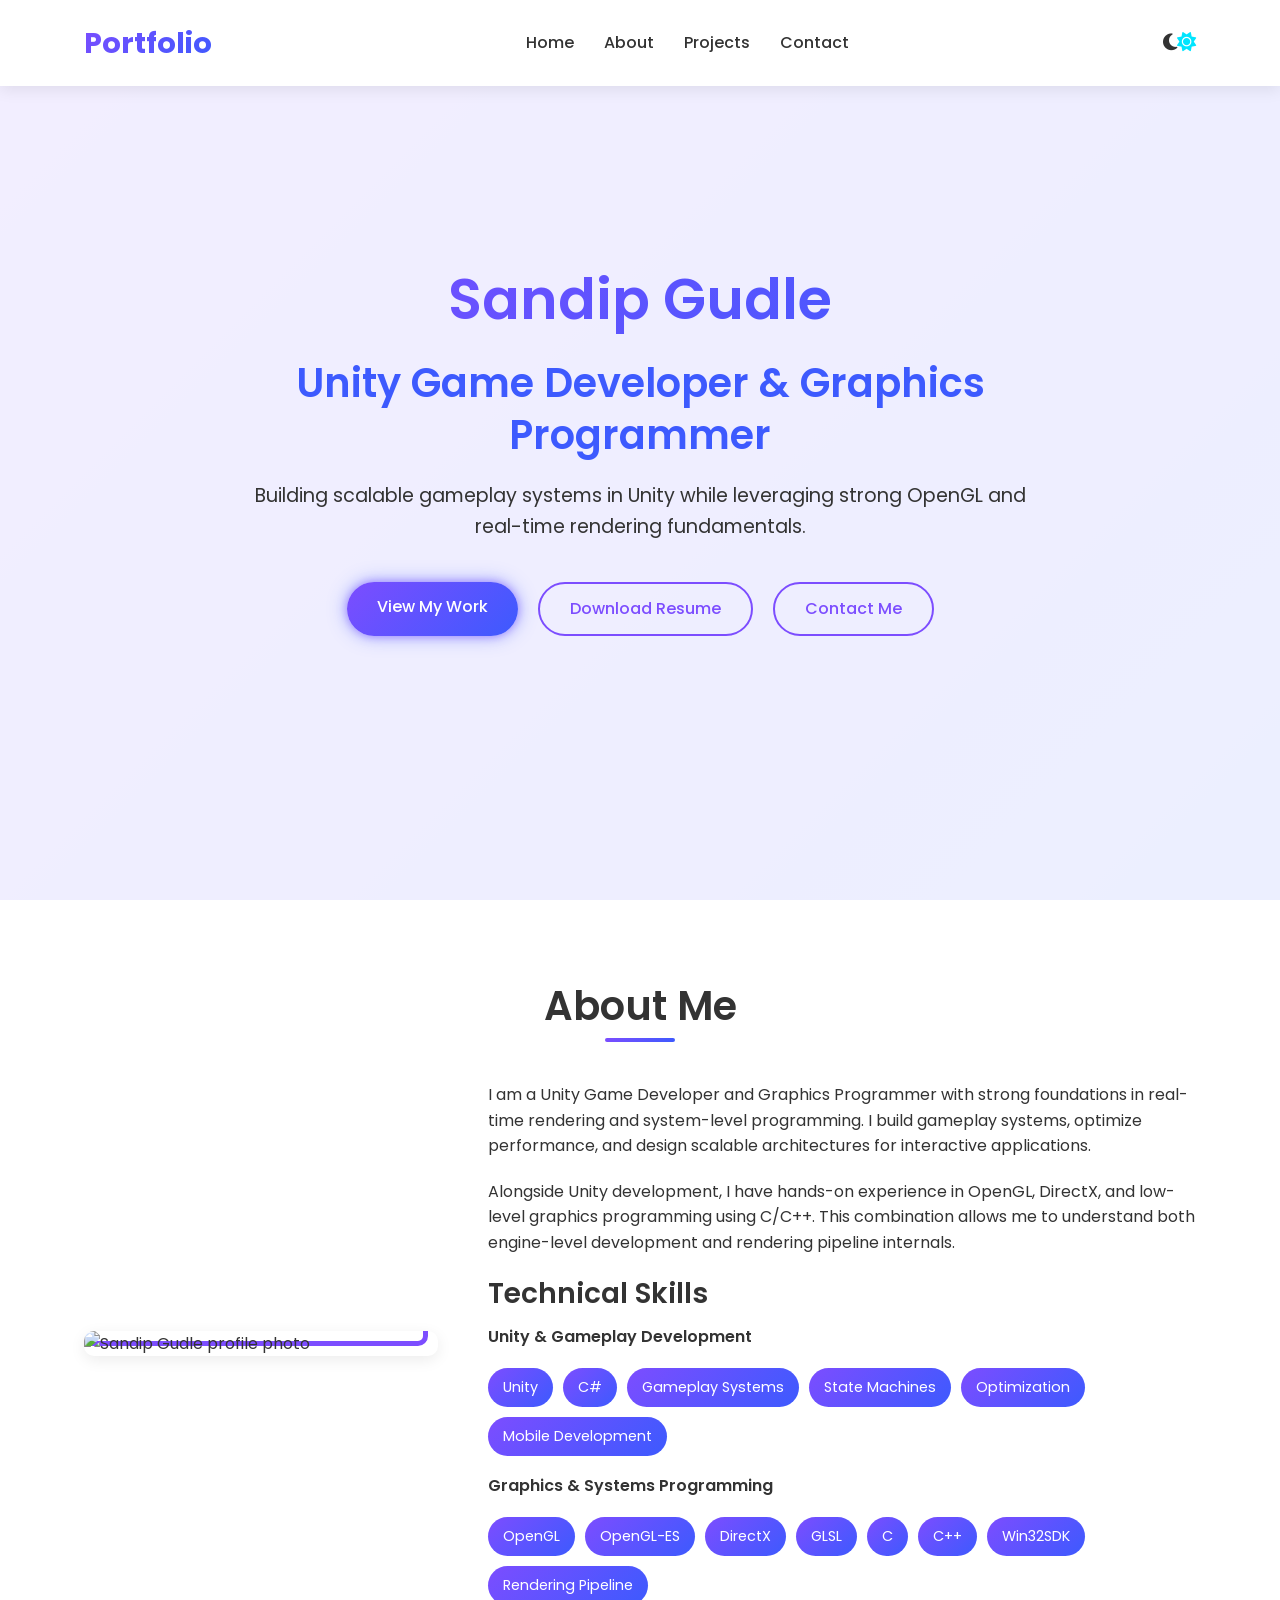
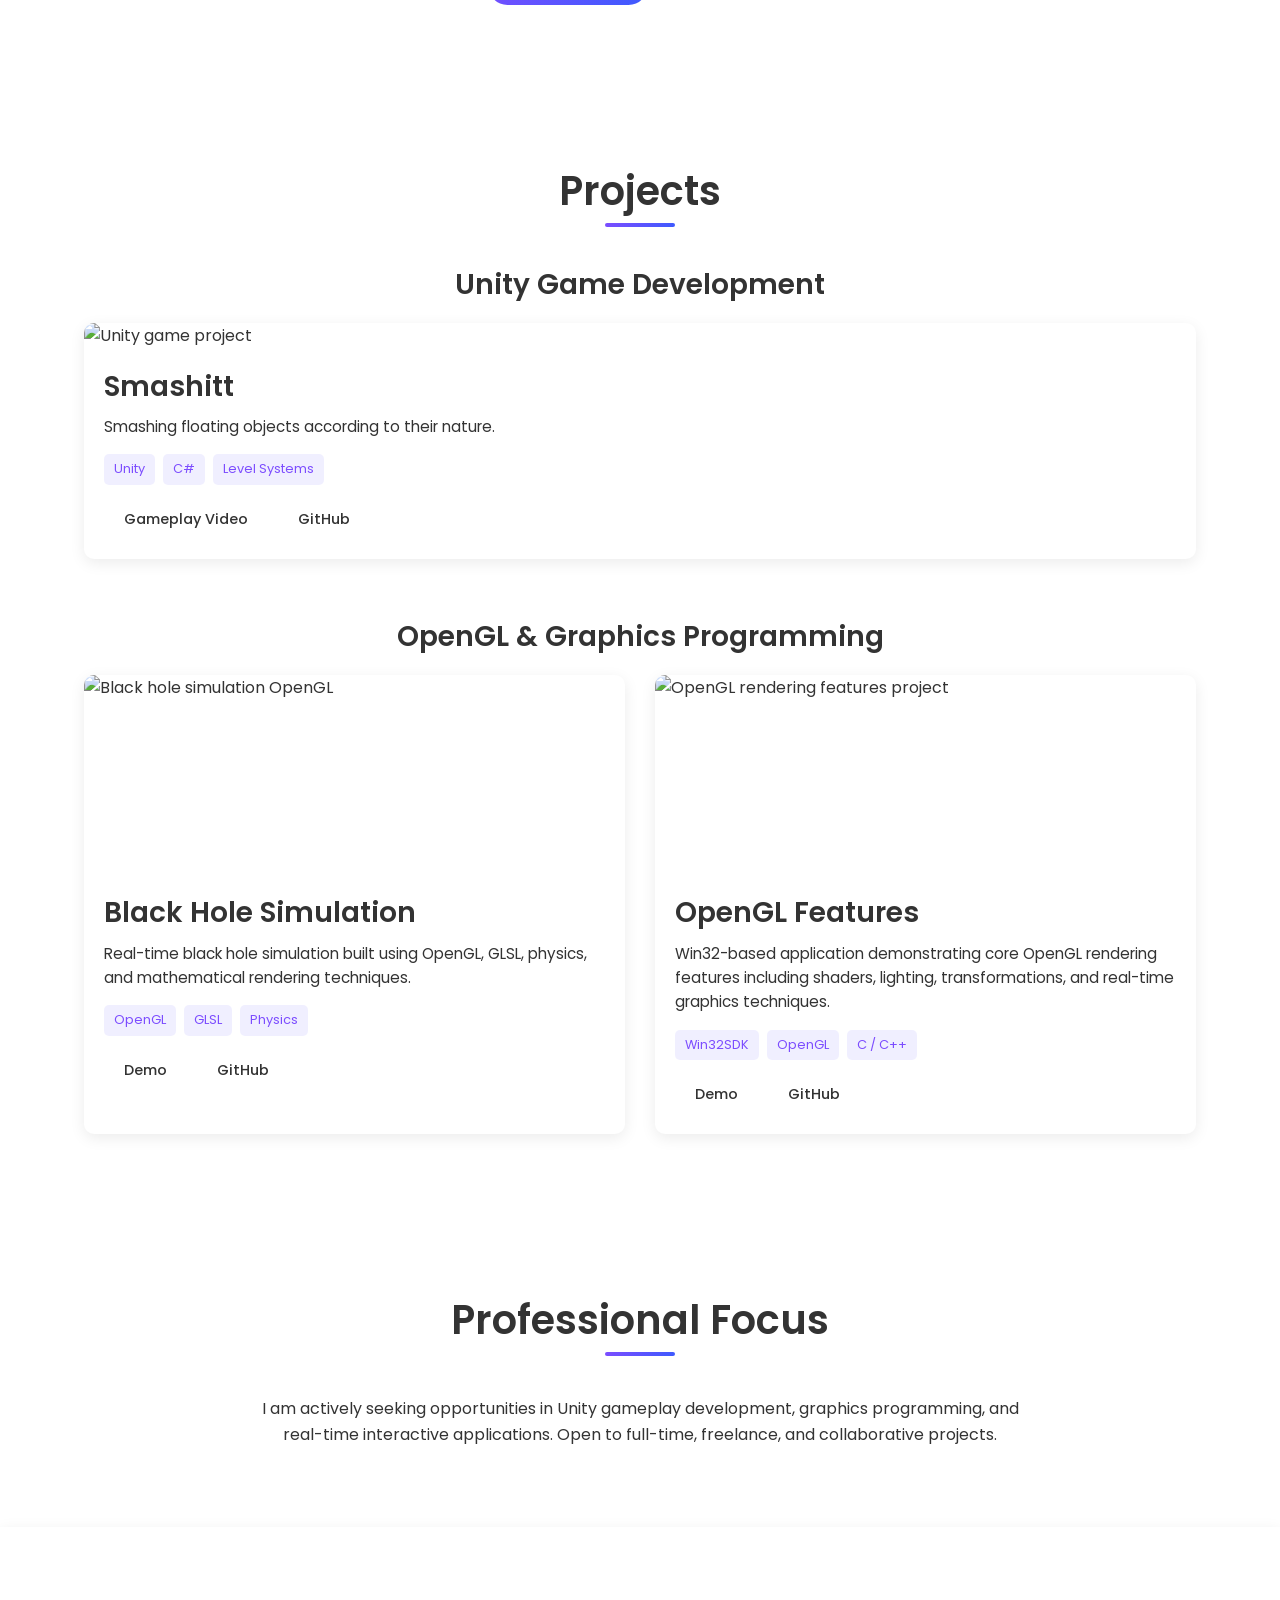
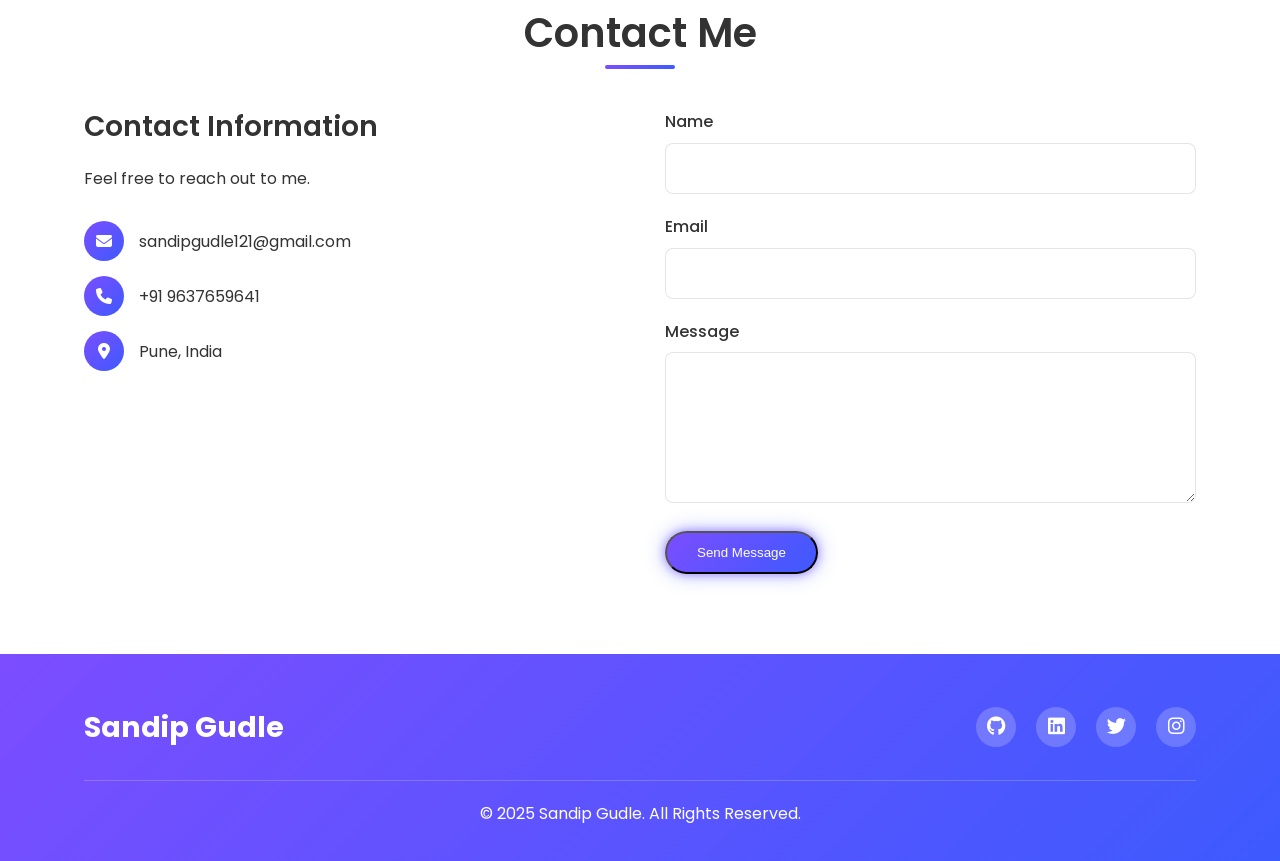
==== index.html @ c9cc3c0b "added github URL" ====
<!DOCTYPE html>
<html lang="en">

<head>
    <meta charset="UTF-8">
    <meta name="viewport" content="width=device-width, initial-scale=1.0">

    <title>Sandip Gudle | Unity Game Developer & Graphics Programmer</title>

    <link rel="stylesheet" href="css/style.css">
    <link rel="stylesheet" href="css/animations.css">

    <link rel="stylesheet" href="https://cdnjs.cloudflare.com/ajax/libs/font-awesome/6.4.0/css/all.min.css">

    <link href="https://fonts.googleapis.com/css2?family=Poppins:wght@300;400;500;600;700&display=swap"
        rel="stylesheet">
</head>

<body>

    <header>
        <div class="container">
            <nav>

                <div class="logo">Portfolio</div>

                <ul class="nav-links">
                    <li><a href="#home">Home</a></li>
                    <li><a href="#about">About</a></li>
                    <li><a href="#projects">Projects</a></li>
                    <li><a href="#contact">Contact</a></li>
                </ul>

                <div class="theme-toggle">
                    <i class="fas fa-moon"></i>
                    <i class="fas fa-sun"></i>
                </div>

                <div class="hamburger">
                    <div class="line"></div>
                    <div class="line"></div>
                    <div class="line"></div>
                </div>

            </nav>
        </div>
    </header>

    <section id="home" class="hero">
        <div class="container">

            <div class="hero-content">

                <h1 class="animate-on-scroll">Sandip Gudle</h1>

                <h2 class="animate-on-scroll">
                    Unity Game Developer & Graphics Programmer
                </h2>

                <p class="animate-on-scroll">
                    Building scalable gameplay systems in Unity while leveraging strong
                    OpenGL and real-time rendering fundamentals.
                </p>

                <div class="hero-buttons animate-on-scroll">

                    <a href="#projects" class="btn primary-btn">
                        View My Work
                    </a>

                    <a href="resources/resume/Sandip_Gudle_CV.pdf" class="btn secondary-btn" target="_blank">
                        Download Resume
                    </a>

                    <a href="#contact" class="btn secondary-btn">
                        Contact Me
                    </a>

                </div>

            </div>
        </div>
    </section>


    <section id="about" class="about">

        <div class="container">

            <h2 class="section-title animate-on-scroll">
                About Me
            </h2>

            <div class="about-content">

                <div class="about-image animate-on-scroll">
                    <img src="MY_PICTURE.jpg" alt="Sandip Gudle profile photo">
                </div>

                <div class="about-text">

                    <p class="animate-on-scroll">
                        I am a Unity Game Developer and Graphics Programmer with strong
                        foundations in real-time rendering and system-level programming.
                        I build gameplay systems, optimize performance, and design scalable
                        architectures for interactive applications.
                    </p>

                    <p class="animate-on-scroll">
                        Alongside Unity development, I have hands-on experience in OpenGL,
                        DirectX, and low-level graphics programming using C/C++.
                        This combination allows me to understand both engine-level development
                        and rendering pipeline internals.
                    </p>

                    <div class="skills animate-on-scroll">

                        <h3>Technical Skills</h3>

                        <h4>Unity & Gameplay Development</h4>

                        <div class="skill-tags">
                            <span>Unity</span>
                            <span>C#</span>
                            <span>Gameplay Systems</span>
                            <span>State Machines</span>
                            <span>Optimization</span>
                            <span>Mobile Development</span>
                        </div>

                        <h4 style="margin-top:20px;">
                            Graphics & Systems Programming
                        </h4>

                        <div class="skill-tags">
                            <span>OpenGL</span>
                            <span>OpenGL-ES</span>
                            <span>DirectX</span>
                            <span>GLSL</span>
                            <span>C</span>
                            <span>C++</span>
                            <span>Win32SDK</span>
                            <span>Rendering Pipeline</span>
                        </div>

                    </div>
                </div>
            </div>
        </div>

    </section>


    <section id="projects" class="projects">

        <div class="container">

            <h2 class="section-title animate-on-scroll">
                Projects
            </h2>

            <h3 class="section-subtitle animate-on-scroll" style="margin-top:40px; text-align:center;">
                Unity Game Development
            </h3>

            <div class="projects-grid">

                <div class="project-card animate-on-scroll">

                    <div class="project-image1">
                        <img src="smashitt.png" alt="Unity game project">
                    </div>

                    <div class="project-info">

                        <h3>Smashitt</h3>

                        <p>
                            Smashing floating objects according to their nature.
                        </p>

                        <div class="project-tags">
                            <span>Unity</span>
                            <span>C#</span>
                            <span>Level Systems</span>
                        </div>

                        <div class="project-links">
                            <a href="https://youtu.be/xC9Nzt94mqY?si=sC-5dbPDAzLMOhoh" class="btn small-btn">
                                Gameplay Video
                            </a>

                            <a href="https://github.com/sandipgudle121/Unity-Game-Development.git" class="btn small-btn">
                                GitHub
                            </a>
                        </div>

                    </div>
                </div>

            </div>


            <h3 class="section-subtitle animate-on-scroll" style="margin-top:60px; text-align:center;">
                OpenGL & Graphics Programming
            </h3>


            <div class="projects-grid">

                <div class="project-card animate-on-scroll">

                    <div class="project-image">
                        <img src="Black Hole.jpg" alt="Black hole simulation OpenGL">
                    </div>

                    <div class="project-info">

                        <h3>Black Hole Simulation</h3>

                        <p>
                            Real-time black hole simulation built using
                            OpenGL, GLSL, physics, and mathematical
                            rendering techniques.
                        </p>

                        <div class="project-tags">
                            <span>OpenGL</span>
                            <span>GLSL</span>
                            <span>Physics</span>
                        </div>

                        <div class="project-links">

                            <a href="https://youtu.be/o5YZZGGUo0g?si=WFQFNOWQvIJO1kZV" class="btn small-btn"
                                target="_blank">
                                Demo
                            </a>

                            <a href="GITHUB_LINK" class="btn small-btn" target="_blank">
                                GitHub
                            </a>

                        </div>

                    </div>
                </div>


                <div class="project-card animate-on-scroll">

                    <div class="project-image">
                        <img src="OGL.png" alt="OpenGL rendering features project">
                    </div>

                    <div class="project-info">

                        <h3>OpenGL Features</h3>

                        <p>
                            Win32-based application demonstrating
                            core OpenGL rendering features including
                            shaders, lighting, transformations,
                            and real-time graphics techniques.
                        </p>

                        <div class="project-tags">
                            <span>Win32SDK</span>
                            <span>OpenGL</span>
                            <span>C / C++</span>
                        </div>

                        <div class="project-links">

                            <a href="https://www.linkedin.com/posts/sandip-gudle121_opengl-cprogramming-cplusplus-activity-7355861131170615296-93bb"
                                class="btn small-btn" target="_blank">
                                Demo
                            </a>

                            <a href="GITHUB_LINK" class="btn small-btn" target="_blank">
                                GitHub
                            </a>

                        </div>

                    </div>
                </div>

            </div>

        </div>

    </section>


    <section class="experience">

        <div class="container">

            <h2 class="section-title">
                Professional Focus
            </h2>

            <p style="text-align:center; max-width:800px; margin:0 auto;">
                I am actively seeking opportunities in
                Unity gameplay development,
                graphics programming,
                and real-time interactive applications.

                Open to full-time,
                freelance,
                and collaborative projects.
            </p>

        </div>
    </section>


    <section id="contact" class="contact">

        <div class="container">

            <h2 class="section-title animate-on-scroll">
                Contact Me
            </h2>

            <div class="contact-content">


                <div class="contact-info animate-on-scroll">

                    <h3>Contact Information</h3>

                    <p>Feel free to reach out to me.</p>

                    <div class="contact-details">

                        <div class="contact-item">
                            <i class="fas fa-envelope"></i>
                            <span>
                                <a href="mailto:sandipgudle121@gmail.com">
                                    sandipgudle121@gmail.com
                                </a>
                            </span>
                        </div>

                        <div class="contact-item">
                            <i class="fas fa-phone"></i>
                            <span>+91 9637659641</span>
                        </div>

                        <div class="contact-item">
                            <i class="fas fa-map-marker-alt"></i>
                            <span>Pune, India</span>
                        </div>

                    </div>
                </div>


                <form class="contact-form animate-on-scroll" action="#" method="POST">

                    <div class="form-group">
                        <label for="name">Name</label>
                        <input type="text" id="name" name="name" required>
                    </div>

                    <div class="form-group">
                        <label for="email">Email</label>
                        <input type="email" id="email" name="email" required>
                    </div>

                    <div class="form-group">
                        <label for="message">Message</label>
                        <textarea id="message" name="message" rows="5" required></textarea>
                    </div>

                    <button type="submit" class="btn primary-btn">
                        Send Message
                    </button>

                </form>

            </div>
        </div>

    </section>


    <footer>

        <div class="container">

            <div class="footer-content">

                <div class="footer-logo">
                    Sandip Gudle
                </div>

                <div class="social-links">

                    <a href="https://github.com/sandipgudle121">
                        <i class="fab fa-github"></i>
                    </a>

                    <a href="http://www.linkedin.com/in/sandip-gudle121">
                        <i class="fab fa-linkedin"></i>
                    </a>

                    <a href="https://x.com/GudleSandeep">
                        <i class="fab fa-twitter"></i>
                    </a>

                    <a href="https://www.instagram.com/its_sandy_4201">
                        <i class="fab fa-instagram"></i>
                    </a>

                </div>

            </div>

            <div class="footer-bottom">
                <p>
                    © 2025 Sandip Gudle.
                    All Rights Reserved.
                </p>
            </div>

        </div>

    </footer>


    <script src="js/script.js"></script>

</body>

</html>
---- css/style.css ----
/* Base Styles and Variables */
:root {
    --primary-color: #7c4dff;
    --secondary-color: #3d5afe;
    --accent-color: #00e5ff;

    --gradient: linear-gradient(135deg, #7c4dff, #3d5afe);

    --background-light: #ffffff;
    --background-dark: #0f0f11;

    --text-light: #333333;
    --text-dark: #f5f5f5;

    --card-light: #ffffff;
    --card-dark: #1a1a1d;

    --shadow-light: 0 4px 15px rgba(0, 0, 0, 0.08);
    --shadow-dark: 0 4px 20px rgba(0, 0, 0, 0.6);

    --transition: all 0.3s ease;
}

/* Dark Mode Styles */
body.dark-mode {
    --background-light: var(--background-dark);
    --text-light: var(--text-dark);
    --card-light: var(--card-dark);
    --shadow-light: var(--shadow-dark);
}

/* Reset and Base Styles */
* {
    margin: 0;
    padding: 0;
    box-sizing: border-box;
}

html {
    scroll-behavior: smooth;
    scroll-padding-top: 80px;
}

body {
    font-family: 'Poppins', sans-serif;
    background-color: var(--background-light);
    color: var(--text-light);
    line-height: 1.6;
    transition: var(--transition);
    overflow-x: hidden;
}

html, body {
    max-width: 100%;
    overflow-x: hidden;
}

a {
    text-decoration: none;
    color: inherit;
}

ul {
    list-style: none;
}

img {
    max-width: 100%;
    height: auto;
    display: block;
}

.container {
    width: min(90%, 1200px);
    max-width: 1200px;
    margin: 0 auto;
    padding: 0 20px;

}

section {
    padding: 80px 0;
}

/* Typography */
h1,
h2,
h3,
h4,
h5,
h6 {
    margin-bottom: 20px;
    font-weight: 600;
    line-height: 1.3;
}

h1 {
    font-size: 3.5rem;
    background: var(--gradient);
    -webkit-background-clip: text;
    background-clip: text;
    color: transparent;
}

h2 {
    font-size: 2.5rem;
}

h3 {
    font-size: 1.75rem;
}

p {
    margin-bottom: 15px;
}

.section-title {
    text-align: center;
    margin-bottom: 50px;
    position: relative;
}

.section-title::after {
    content: '';
    position: absolute;
    bottom: -10px;
    left: 50%;
    transform: translateX(-50%);
    width: 70px;
    height: 4px;
    background: var(--gradient);
    border-radius: 2px;
}

/* Buttons */
.btn {
    display: inline-block;
    padding: 12px 30px;
    border-radius: 50px;
    font-weight: 500;
    cursor: pointer;
    transition: var(--transition);
    text-align: center;
}

.primary-btn {
    background: var(--gradient);
    color: white;
    box-shadow: 0 0 10px rgba(124, 77, 255, 0.6),
        0 0 20px rgba(61, 90, 254, 0.4);
}

.primary-btn:hover {
    transform: translateY(-3px);
    box-shadow: 0 6px 20px rgba(108, 99, 255, 0.4);
}

.secondary-btn {
    background: transparent;
    color: var(--primary-color);
    border: 2px solid var(--primary-color);
}

.secondary-btn:hover {
    background: var(--primary-color);
    color: white;
}

.small-btn {
    padding: 8px 20px;
    font-size: 0.9rem;
}

/* Header and Navigation */
header {
    position: fixed;
    top: 0;
    left: 0;
    width: 100%;
    z-index: 1000;
    background-color: rgba(255, 255, 255, 0.95);
    box-shadow: var(--shadow-light);
    transition: var(--transition);
}

body.dark-mode header {
    background-color: rgba(18, 18, 18, 0.95);
}

nav {
    display: flex;
    justify-content: space-between;
    align-items: center;
    padding: 20px 0;
}

.logo {
    font-size: 1.8rem;
    font-weight: 700;
    background: var(--gradient);
    -webkit-background-clip: text;
    background-clip: text;
    color: transparent;
}

.nav-links {
    display: flex;
    gap: 30px;
}

.nav-links a {
    position: relative;
    font-weight: 500;
    transition: var(--transition);
}

.nav-links a::after {
    content: '';
    position: absolute;
    bottom: -5px;
    left: 0;
    width: 0;
    height: 2px;
    background: var(--gradient);
    transition: var(--transition);
}

.nav-links a:hover::after {
    width: 100%;
}

.theme-toggle {
    display: flex;
    align-items: center;
    cursor: pointer;
}

.theme-toggle i {
    font-size: 1.2rem;
    transition: var(--transition);
}

.fa-sun {
    display: none;
    color: var(--accent-color);
}

body.dark-mode .fa-moon {
    display: none;
}

body.dark-mode .fa-sun {
    display: block;
}

.hamburger {
    display: none;
    cursor: pointer;
}

.hamburger .line {
    width: 25px;
    height: 3px;
    background-color: var(--text-light);
    margin: 5px 0;
    border-radius: 3px;
    transition: var(--transition);
}

/* Hero Section */
.hero {
    height: 100vh;
    display: flex;
    align-items: center;
    background: linear-gradient(135deg, var(--primary-color), var(--secondary-color));
    margin-top: 0;
    padding-top: 80px;
    position: relative;
    overflow: hidden;
}

.hero::before {
    content: '';
    position: absolute;
    top: 0;
    left: 0;
    width: 100%;
    height: 100%;
    background: rgba(255, 255, 255, 0.9);
    z-index: 1;
}

body.dark-mode .hero::before {
    background: linear-gradient(rgba(18, 18, 18, 0.9), rgba(18, 18, 18, 0.9));
}

.hero-content {
    position: relative;
    z-index: 2;
    max-width: 800px;
    margin: 0 auto;
    text-align: center;
}

.hero-content h2 {
    color: var(--secondary-color);
    margin-bottom: 20px;
}

.hero-content p {
    font-size: 1.2rem;
    margin-bottom: 40px;
}

.hero-buttons {
    display: flex;
    gap: 20px;
    justify-content: center;
}

/* About Section */
.about-content {
    display: grid;
    grid-template-columns: 1fr 2fr;
    gap: 50px;
    align-items: center;
}

.about-image {
    position: relative;
    border-radius: 10px;
    overflow: hidden;
    box-shadow: var(--shadow-light);
}

.about-image::before {
    content: '';
    position: absolute;
    top: -20px;
    left: -20px;
    width: 100%;
    height: 100%;
    border: 5px solid var(--primary-color);
    border-radius: 10px;
    z-index: -1;
}

.about-text p {
    margin-bottom: 20px;
}

.skills h3 {
    margin-bottom: 15px;
}

.skill-tags {
    display: flex;
    flex-wrap: wrap;
    gap: 10px;
}

.skill-tags span {
    background: var(--gradient);
    color: white;
    padding: 8px 15px;
    border-radius: 50px;
    font-size: 0.9rem;
}

/* Projects Section */
.projects-grid {
    display: grid;
    grid-template-columns: repeat(auto-fit, minmax(300px, 1fr));
    gap: 30px;
}

.project-card {
    background: var(--card-light);
    border-radius: 10px;
    overflow: hidden;
    transition: transform 0.3s ease, box-shadow 0.3s ease;
    box-shadow: var(--shadow-light);
}

.project-card:hover {
    transform: translateY(-10px);
    box-shadow: 0 15px 30px rgba(0, 0, 0, 0.15);
}

.project-image {
    height: 200px;
    overflow: hidden;
}

.project-image img {
    width: 100%;
    height: 100%;
    object-fit: cover;
    transition: var(--transition);
}

.project-card:hover .project-image img {
    transform: scale(1.1);
}

.project-info {
    padding: 20px;
}

.project-info h3 {
    margin-bottom: 10px;
}

.project-info p {
    margin-bottom: 15px;
    font-size: 0.95rem;
}

.project-tags {
    display: flex;
    flex-wrap: wrap;
    gap: 8px;
    margin-bottom: 15px;
}

.project-tags span {
    background-color: rgba(108, 99, 255, 0.1);
    color: var(--primary-color);
    padding: 5px 10px;
    border-radius: 5px;
    font-size: 0.8rem;
}

.project-links {
    display: flex;
    gap: 10px;
}

/* Contact Section */
.contact {
    background-color: var(--card-light);
    box-shadow: var(--shadow-light);
}

.contact-content {
    display: grid;
    grid-template-columns: 1fr 1fr;
    gap: 50px;
}

.contact-info h3 {
    margin-bottom: 20px;
}

.contact-details {
    margin-top: 30px;
}

.contact-item {
    display: flex;
    align-items: center;
    margin-bottom: 15px;
}

.contact-item i {
    width: 40px;
    height: 40px;
    background: var(--gradient);
    color: white;
    border-radius: 50%;
    display: flex;
    align-items: center;
    justify-content: center;
    margin-right: 15px;
}

.contact-form .form-group {
    margin-bottom: 20px;
}

.contact-form label {
    display: block;
    margin-bottom: 8px;
    font-weight: 500;
}

.contact-form input,
.contact-form textarea {
    width: 100%;
    padding: 12px 15px;
    border: 1px solid rgba(0, 0, 0, 0.1);
    border-radius: 8px;
    font-family: inherit;
    font-size: 1rem;
    transition: var(--transition);
    background-color: var(--background-light);
    color: var(--text-light);
}

.contact-form input:focus,
.contact-form textarea:focus {
    outline: none;
    border-color: var(--primary-color);
    box-shadow: 0 0 0 3px rgba(108, 99, 255, 0.2);
}

/* Footer */
footer {
    background: var(--gradient);
    color: white;
    padding: 50px 0 20px;
}

.footer-content {
    display: flex;
    justify-content: space-between;
    align-items: center;
    margin-bottom: 30px;
}

.footer-logo {
    font-size: 1.8rem;
    font-weight: 700;
}

.social-links {
    display: flex;
    gap: 20px;
}

.social-links a {
    width: 40px;
    height: 40px;
    background-color: rgba(255, 255, 255, 0.2);
    border-radius: 50%;
    display: flex;
    align-items: center;
    justify-content: center;
    transition: var(--transition);
}

.social-links a:hover {
    background-color: rgba(255, 255, 255, 0.4);
    transform: translateY(-3px);
}

.social-links i {
    font-size: 1.2rem;
}

.footer-bottom {
    text-align: center;
    padding-top: 20px;
    border-top: 1px solid rgba(255, 255, 255, 0.2);
}

/* Animation Classes */
.animate-on-scroll {
    opacity: 0;
    transform: translateY(30px);
    transition: opacity 0.6s ease, transform 0.6s ease;
}

.animate-on-scroll.show {
    opacity: 1;
    transform: translateY(0);
}

/* Responsive Styles */
@media screen and (max-width: 992px) {
    h1 {
        font-size: 3rem;
    }

    h2 {
        font-size: 2.2rem;
    }

    .about-content,
    .contact-content {
        grid-template-columns: 1fr;
        gap: 30px;
    }

    .about-image {
        max-width: 400px;
        margin: 0 auto;
    }
}

@media screen and (max-width: 768px) {
    h1 {
        font-size: 2.5rem;
    }

    h2 {
        font-size: 2rem;
    }

    .nav-links {
        position: fixed;
        top: 80px;
        transform: translateX(-100%);
        width: 100%;
        height: calc(100vh - 80px);
        background-color: var(--background-light);
        flex-direction: column;
        align-items: center;
        justify-content: center;
        gap: 40px;
        transition: var(--transition);
    }

    body.dark-mode .nav-links {
        background-color: var(--background-dark);
    }

    .nav-links.active {
        left: 0;
        transform: translateX(0);
    }

    .hamburger {
        display: block;
    }

    .hamburger.active .line:nth-child(1) {
        transform: translateY(8px) rotate(45deg);
    }

    .hamburger.active .line:nth-child(2) {
        opacity: 0;
    }

    .hamburger.active .line:nth-child(3) {
        transform: translateY(-8px) rotate(-45deg);
    }

    .hero-buttons {
        flex-direction: column;
        gap: 15px;
    }

    .projects-grid {
        grid-template-columns: 1fr;
    }

    .about-image::before {
        left: 0;
        top: 0;
    }
}

@media screen and (max-width: 576px) {
    section {
        padding: 60px 0;
    }

    h1 {
        font-size: 2.2rem;
    }

    h2 {
        font-size: 1.8rem;
    }

    .footer-content {
        flex-direction: column;
        gap: 20px;
    }
}
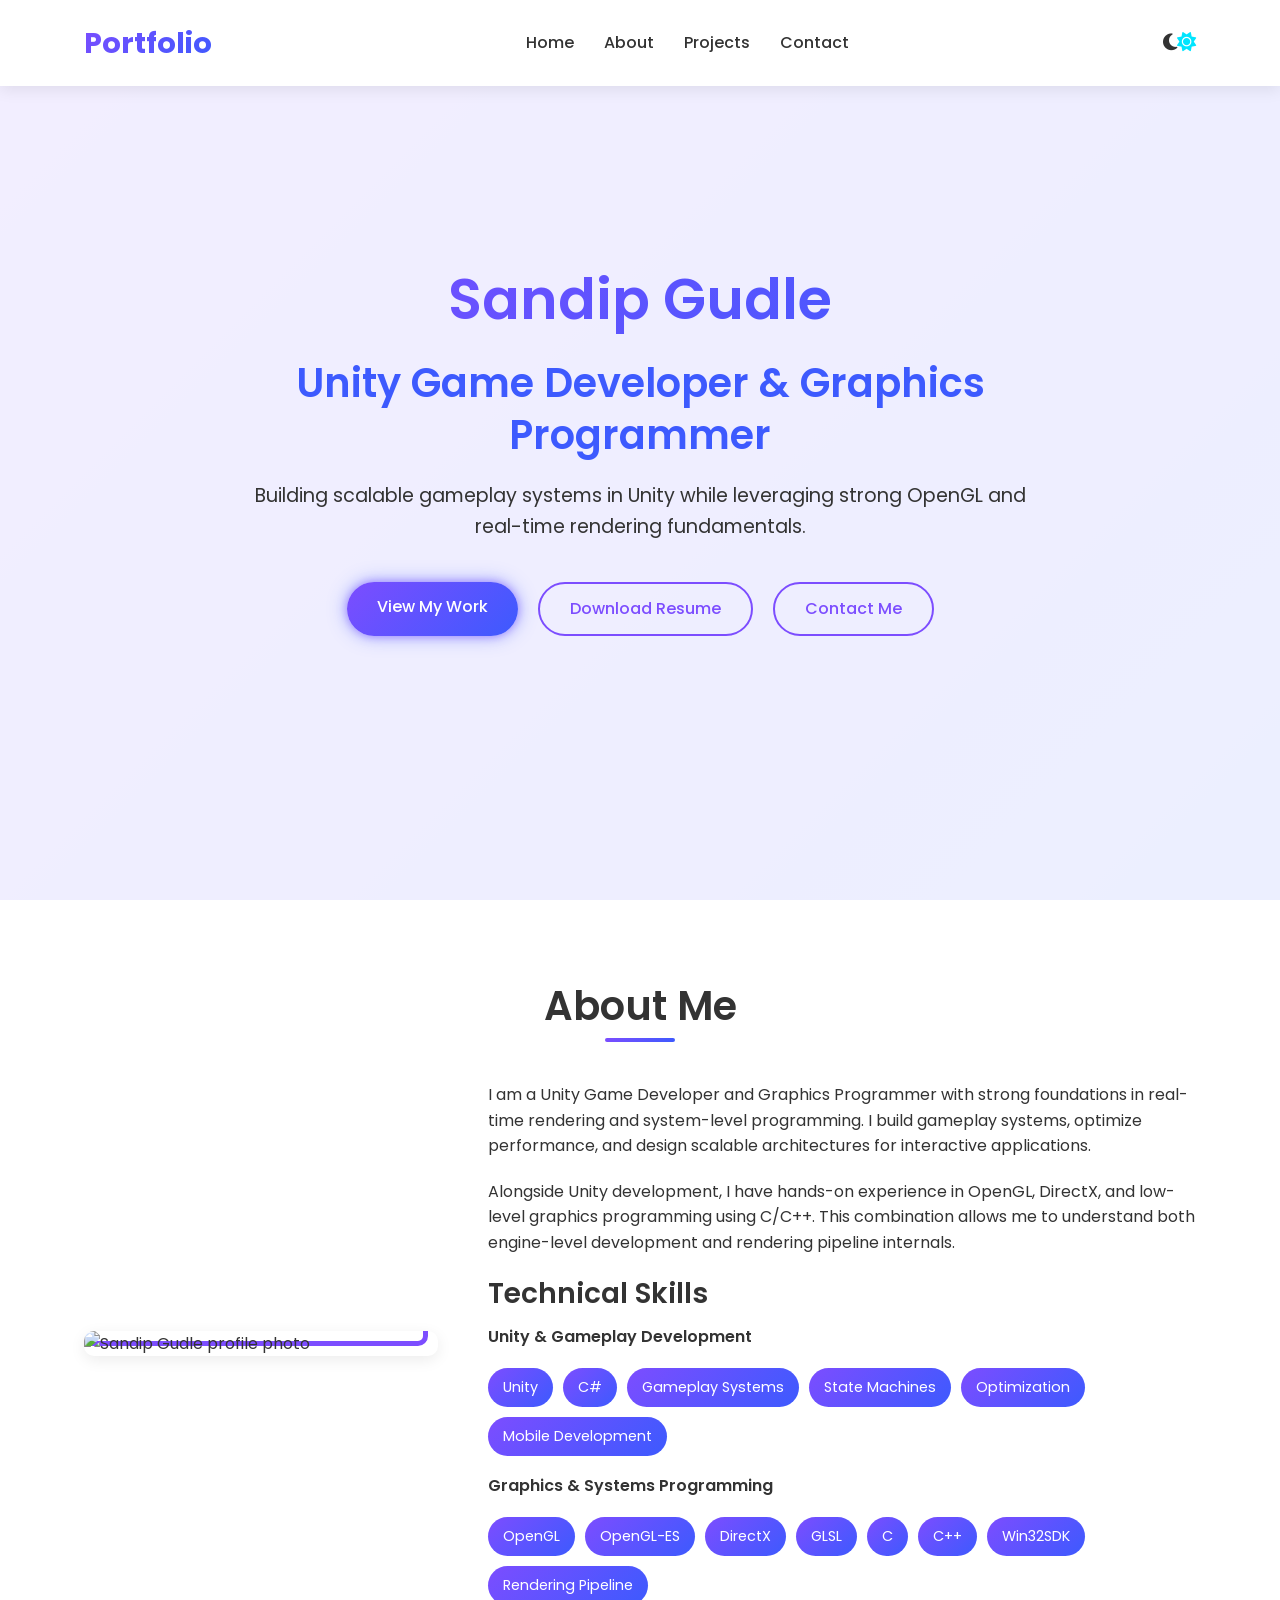
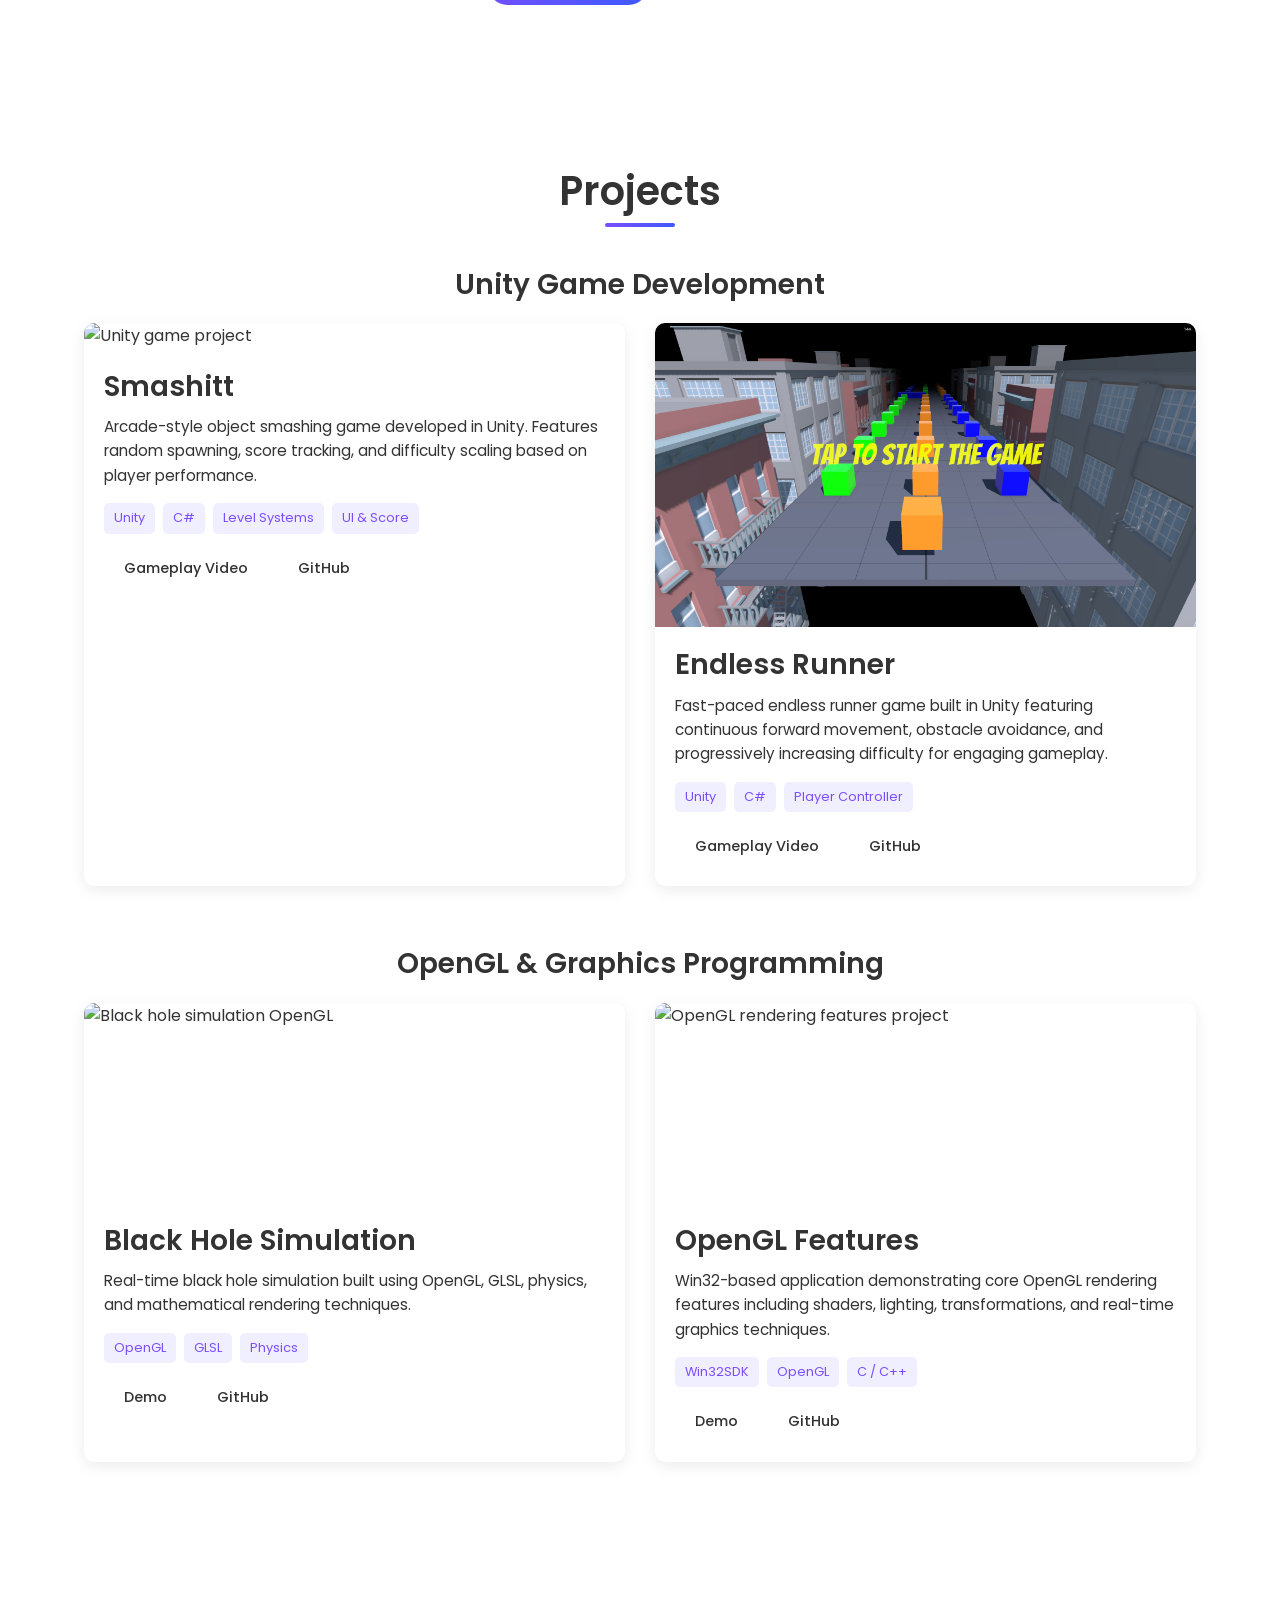
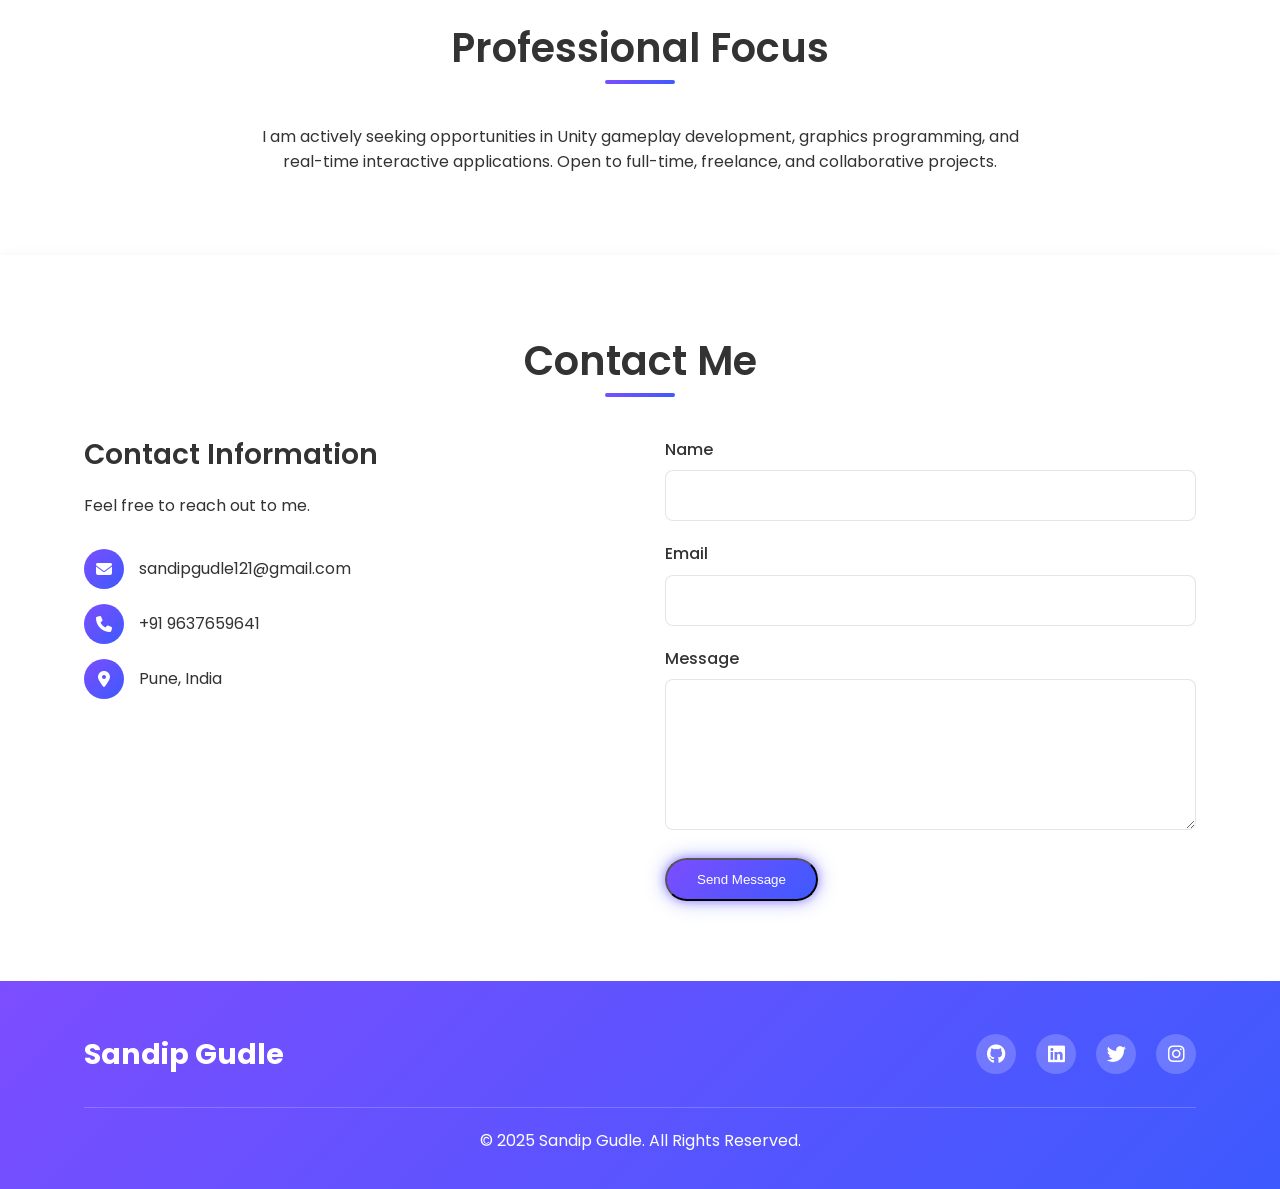
==== commit 4af41f69: "Added another unity project in portfolio i.e. Endless SpeedUp Game" ====
--- a/index.html
+++ b/index.html
@@ -155,6 +155,7 @@
 
         <div class="container">
 
+            <!-- ================= UNITY PROJECTS SECTION ================= -->
             <h2 class="section-title animate-on-scroll">
                 Projects
             </h2>
@@ -165,6 +166,7 @@
 
             <div class="projects-grid">
 
+                <!-- ================= PROJECT 1: SMASHITT ================= -->
                 <div class="project-card animate-on-scroll">
 
                     <div class="project-image1">
@@ -176,13 +178,15 @@
                         <h3>Smashitt</h3>
 
                         <p>
-                            Smashing floating objects according to their nature.
+                            Arcade-style object smashing game developed in Unity. Features random spawning, score
+                            tracking, and difficulty scaling based on player performance.
                         </p>
 
                         <div class="project-tags">
                             <span>Unity</span>
                             <span>C#</span>
                             <span>Level Systems</span>
+                            <span>UI & Score</span>
                         </div>
 
                         <div class="project-links">
@@ -190,13 +194,45 @@
                                 Gameplay Video
                             </a>
 
-                            <a href="https://github.com/sandipgudle121/Unity-Game-Development.git" class="btn small-btn">
+                            <a href="https://github.com/sandipgudle121/Unity-Game-Development.git"
+                                class="btn small-btn">
                                 GitHub
                             </a>
                         </div>
 
                     </div>
                 </div>
+
+                <!-- ================= PROJECT 2: ENDLESS RUNNER ================= -->
+                <div class="project-card animate-on-scroll">
+
+                    <div class="project-image1">
+                        <img src="EndlessRunner.png" alt="Endless Runner Unity Game">
+                    </div>
+
+                    <div class="project-info">
+
+                        <h3>Endless Runner</h3>
+
+                        <p>
+                            Fast-paced endless runner game built in Unity featuring
+                            continuous forward movement, obstacle avoidance, and
+                            progressively increasing difficulty for engaging gameplay.
+                        </p>
+
+                        <div class="project-tags">
+                            <span>Unity</span>
+                            <span>C#</span>
+                            <span>Player Controller</span>
+                        </div>
+
+                        <div class="project-links">
+                            <a href="https://youtu.be/857NkYfWxQo" class="btn small-btn"> Gameplay Video </a>
+                            <a href="https://github.com/sandipgudle121/Endless-Runner" class="btn small-btn"> GitHub </a>
+                        </div>
+                    </div>
+                </div>
+
 
             </div>
 
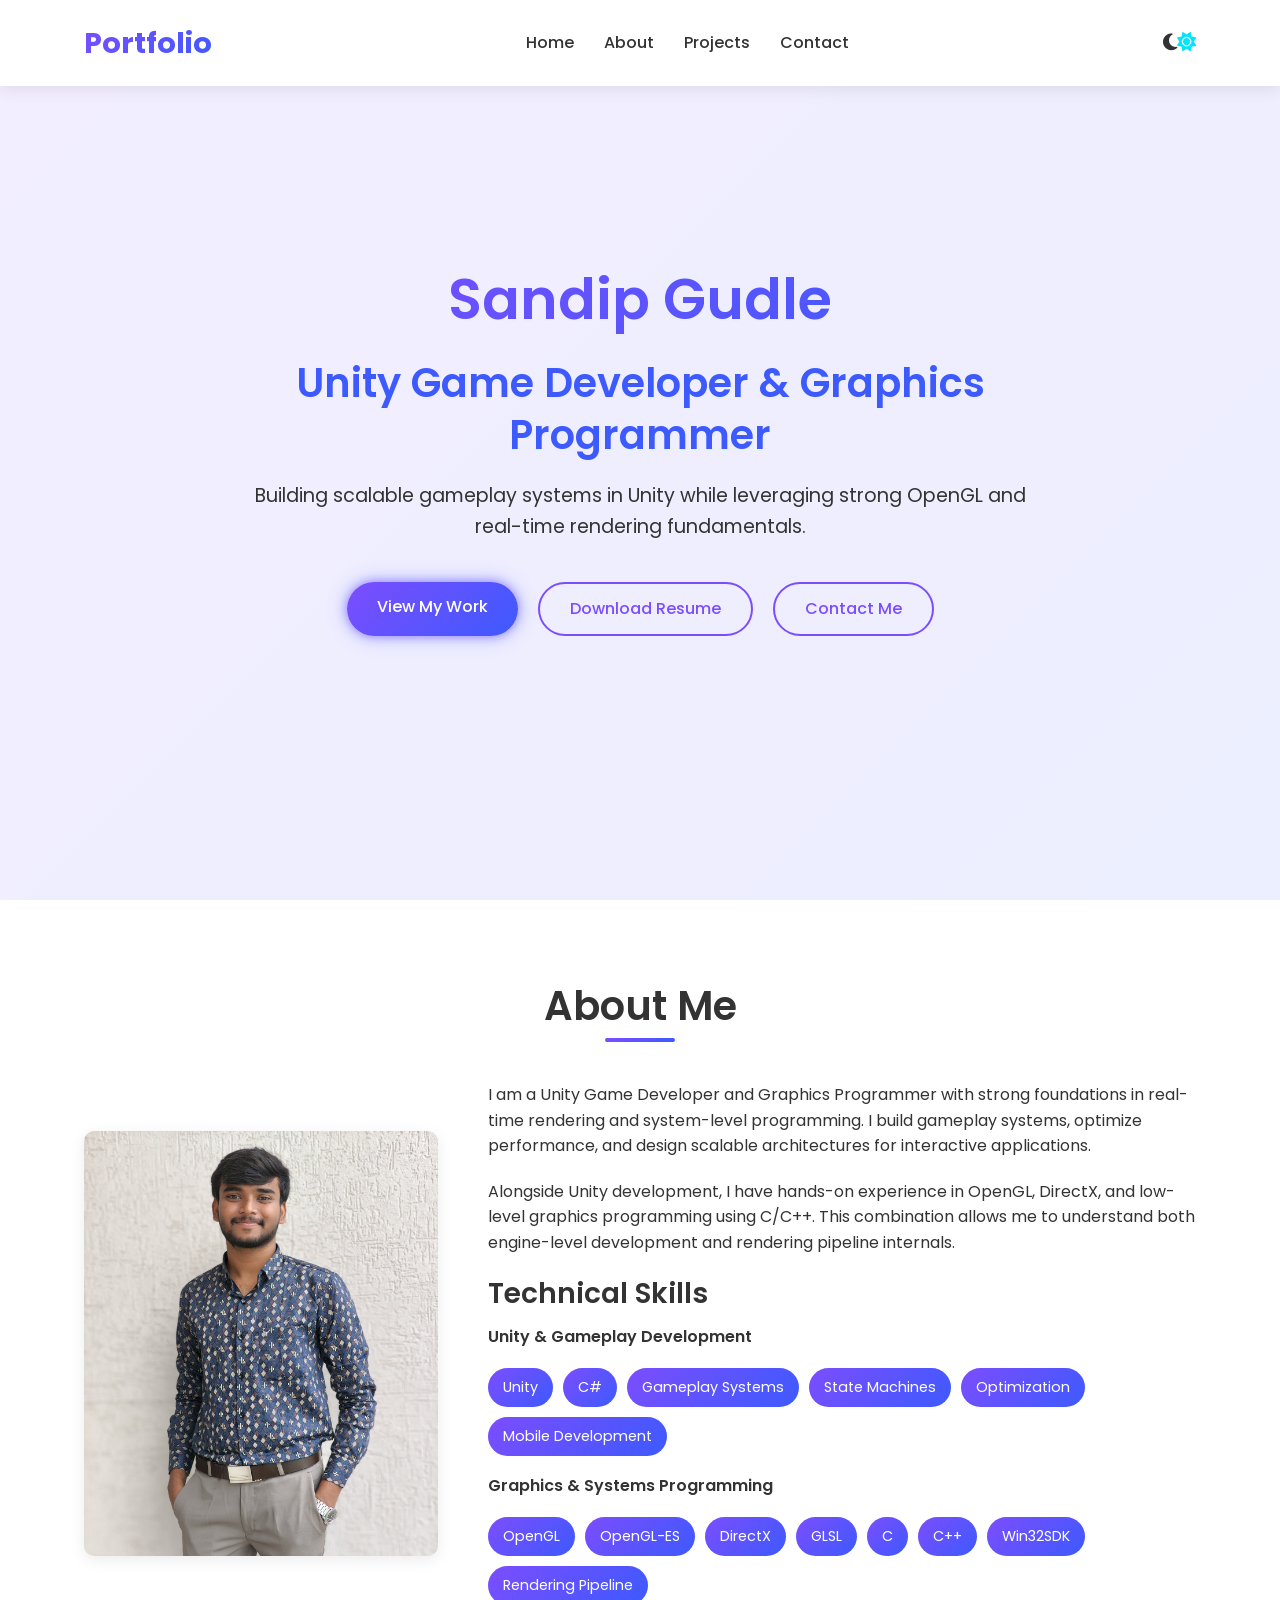
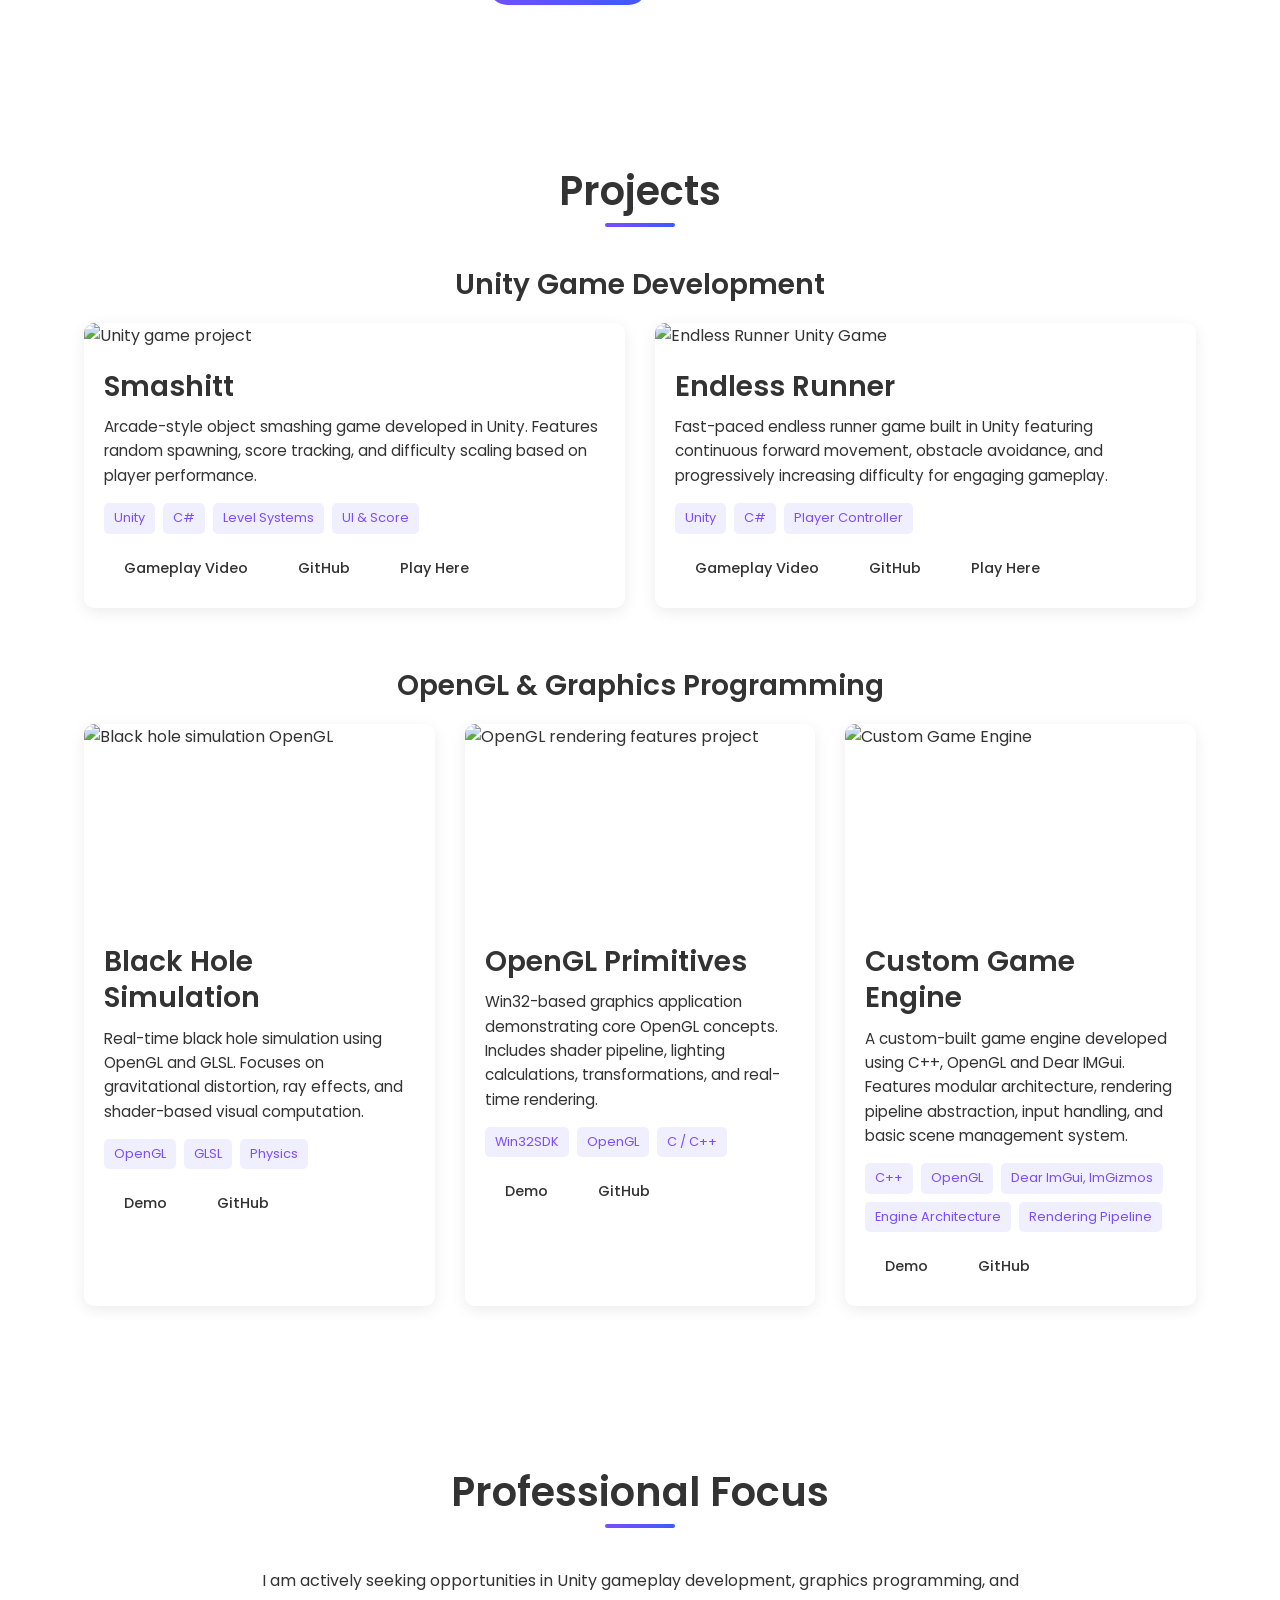
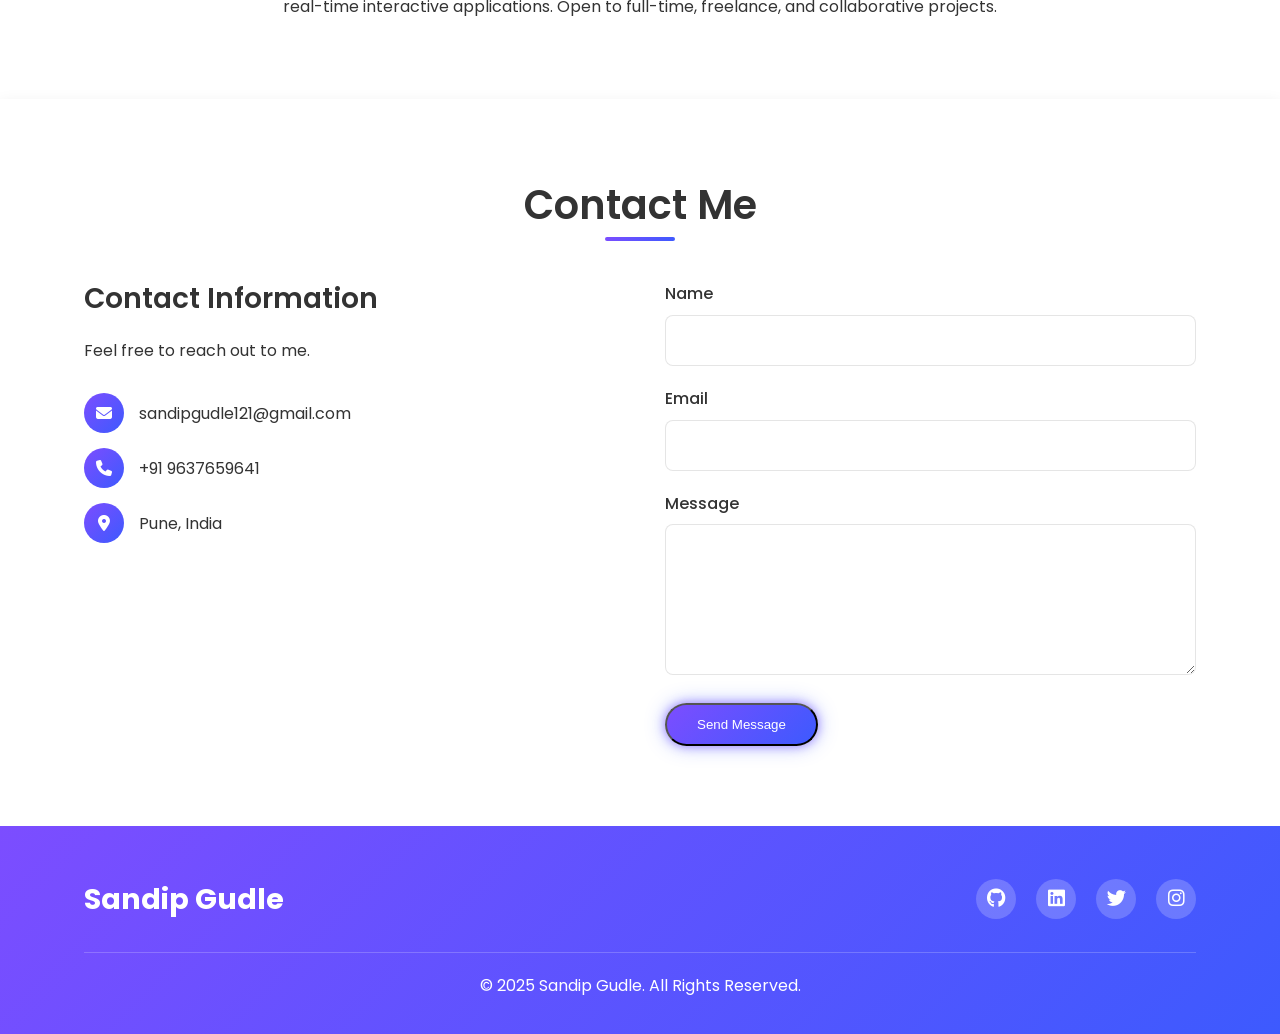
==== commit 490057be: "added github link for opengl primitives project" ====
--- a/index.html
+++ b/index.html
@@ -94,7 +94,7 @@
             <div class="about-content">
 
                 <div class="about-image animate-on-scroll">
-                    <img src="MY_PICTURE.jpg" alt="Sandip Gudle profile photo">
+                    <img src="resources/MY_PICTURE.jpg" alt="Sandip Gudle profile photo">
                 </div>
 
                 <div class="about-text">
@@ -170,17 +170,14 @@
                 <div class="project-card animate-on-scroll">
 
                     <div class="project-image1">
-                        <img src="smashitt.png" alt="Unity game project">
+                        <img src="resources/thumbnails/smashitt.png" alt="Unity game project">
                     </div>
 
                     <div class="project-info">
 
                         <h3>Smashitt</h3>
-
-                        <p>
-                            Arcade-style object smashing game developed in Unity. Features random spawning, score
-                            tracking, and difficulty scaling based on player performance.
-                        </p>
+                        <p> Arcade-style object smashing game developed in Unity. Features random spawning, score
+                            tracking, and difficulty scaling based on player performance. </p>
 
                         <div class="project-tags">
                             <span>Unity</span>
@@ -190,16 +187,13 @@
                         </div>
 
                         <div class="project-links">
-                            <a href="https://youtu.be/xC9Nzt94mqY?si=sC-5dbPDAzLMOhoh" class="btn small-btn">
-                                Gameplay Video
-                            </a>
-
+                            <a href="https://youtu.be/xC9Nzt94mqY?si=sC-5dbPDAzLMOhoh" class="btn small-btn"  target="_blank" > Gameplay
+                                Video </a>
                             <a href="https://github.com/sandipgudle121/Unity-Game-Development.git"
-                                class="btn small-btn">
-                                GitHub
-                            </a>
-                        </div>
-
+                                class="btn small-btn"  target="_blank" > GitHub </a>
+                            <a href="https://play.unity.com/en/games/a315584a-adfb-4230-9a05-48da43bcb6ca/smashit"
+                                class="btn small-btn"  target="_blank" > Play Here </a>
+                        </div>
                     </div>
                 </div>
 
@@ -207,18 +201,14 @@
                 <div class="project-card animate-on-scroll">
 
                     <div class="project-image1">
-                        <img src="EndlessRunner.png" alt="Endless Runner Unity Game">
+                        <img src="resources/thumbnails/EndlessRunner.png" alt="Endless Runner Unity Game">
                     </div>
 
                     <div class="project-info">
 
                         <h3>Endless Runner</h3>
-
-                        <p>
-                            Fast-paced endless runner game built in Unity featuring
-                            continuous forward movement, obstacle avoidance, and
-                            progressively increasing difficulty for engaging gameplay.
-                        </p>
+                        <p> Fast-paced endless runner game built in Unity featuring continuous forward movement,
+                            obstacle avoidance, and progressively increasing difficulty for engaging gameplay. </p>
 
                         <div class="project-tags">
                             <span>Unity</span>
@@ -227,38 +217,31 @@
                         </div>
 
                         <div class="project-links">
-                            <a href="https://youtu.be/857NkYfWxQo" class="btn small-btn"> Gameplay Video </a>
-                            <a href="https://github.com/sandipgudle121/Endless-Runner" class="btn small-btn"> GitHub </a>
-                        </div>
-                    </div>
-                </div>
-
-
-            </div>
-
-
-            <h3 class="section-subtitle animate-on-scroll" style="margin-top:60px; text-align:center;">
-                OpenGL & Graphics Programming
-            </h3>
-
+                            <a href="https://youtu.be/857NkYfWxQo" class="btn small-btn"  target="_blank" > Gameplay Video </a>
+                            <a href="https://github.com/sandipgudle121/Endless-Runner" class="btn small-btn"  target="_blank" > GitHub
+                            </a>
+                            <a href="https://play.unity.com/en/games/82fc1db3-8341-43bd-bb77-a1c35a7f47ca/endless-speedup"
+                                class="btn small-btn"  target="_blank" > Play Here </a>
+                        </div>
+                    </div>
+                </div>
+            </div>
+
+            <!-- ================= OPENGL PROJECTS SECTION ================= -->
+            <h3 class="section-subtitle animate-on-scroll" style="margin-top:60px; text-align:center;"> OpenGL &
+                Graphics Programming </h3>
 
             <div class="projects-grid">
 
+                <!-- ================= PROJECT-1: BLACK HOLE SIMULATION ================= -->
+                <!-- Demonstrates shader-based rendering, physics-inspired visuals, and GLSL usage -->
                 <div class="project-card animate-on-scroll">
-
-                    <div class="project-image">
-                        <img src="Black Hole.jpg" alt="Black hole simulation OpenGL">
-                    </div>
-
+                    <div class="project-image"> <img src="resources/thumbnails/BlackHole.jpg" alt="Black hole simulation OpenGL"> </div>
                     <div class="project-info">
 
                         <h3>Black Hole Simulation</h3>
-
-                        <p>
-                            Real-time black hole simulation built using
-                            OpenGL, GLSL, physics, and mathematical
-                            rendering techniques.
-                        </p>
+                        <p> Real-time black hole simulation using OpenGL and GLSL.
+                            Focuses on gravitational distortion, ray effects, and shader-based visual computation. </p>
 
                         <div class="project-tags">
                             <span>OpenGL</span>
@@ -267,37 +250,26 @@
                         </div>
 
                         <div class="project-links">
-
                             <a href="https://youtu.be/o5YZZGGUo0g?si=WFQFNOWQvIJO1kZV" class="btn small-btn"
-                                target="_blank">
-                                Demo
-                            </a>
-
-                            <a href="GITHUB_LINK" class="btn small-btn" target="_blank">
-                                GitHub
-                            </a>
-
-                        </div>
-
-                    </div>
-                </div>
-
-
+                                target="_blank"> Demo </a>
+                            <a href="GITHUB_LINK" class="btn small-btn" target="_blank"> GitHub </a>
+                        </div>
+                    </div>
+                </div>
+
+                <!-- ================= PROJECT-2: OPENGL PRIMITIVES ================= -->
+                <!-- Core graphics pipeline demo using Win32 + OpenGL -->
+                <!-- Covers transformations, lighting models, and shader programming -->
                 <div class="project-card animate-on-scroll">
 
                     <div class="project-image">
-                        <img src="OGL.png" alt="OpenGL rendering features project">
+                        <img src="resources/thumbnails/Primitives.png" alt="OpenGL rendering features project">
                     </div>
 
                     <div class="project-info">
-
-                        <h3>OpenGL Features</h3>
-
-                        <p>
-                            Win32-based application demonstrating
-                            core OpenGL rendering features including
-                            shaders, lighting, transformations,
-                            and real-time graphics techniques.
+                        <h3>OpenGL Primitives</h3>
+                        <p> Win32-based graphics application demonstrating core OpenGL concepts.
+                            Includes shader pipeline, lighting calculations, transformations, and real-time rendering.
                         </p>
 
                         <div class="project-tags">
@@ -307,77 +279,71 @@
                         </div>
 
                         <div class="project-links">
-
                             <a href="https://www.linkedin.com/posts/sandip-gudle121_opengl-cprogramming-cplusplus-activity-7355861131170615296-93bb"
-                                class="btn small-btn" target="_blank">
-                                Demo
-                            </a>
-
-                            <a href="GITHUB_LINK" class="btn small-btn" target="_blank">
-                                GitHub
-                            </a>
-
-                        </div>
-
-                    </div>
-                </div>
-
-            </div>
-
-        </div>
-
+                                class="btn small-btn" target="_blank"> Demo </a>
+                            <a href="https://github.com/sandipgudle121/opengl-primitives" class="btn small-btn" target="_blank"> GitHub </a>
+                        </div>
+                    </div>
+                </div>
+
+                <!-- ================= PROJECT-3: CUSTOM GAME ENGINE ================= -->
+                <!-- Advanced system-level project showing engine architecture and rendering pipeline design -->
+                <div class="project-card animate-on-scroll">
+
+                    <div class="project-image">
+                        <img src="resources/thumbnails/GameEngine.png" alt="Custom Game Engine">
+                    </div>
+
+                    <div class="project-info">
+
+                        <h3>Custom Game Engine</h3>
+                        <p>
+                            A custom-built game engine developed using C++, OpenGL and Dear IMGui.
+                            Features modular architecture, rendering pipeline abstraction, input handling,
+                            and basic scene management system.
+                        </p>
+
+                        <div class="project-tags">
+                            <span>C++</span>
+                            <span>OpenGL</span>
+                            <span>Dear ImGui, ImGizmos</span>
+                            <span>Engine Architecture</span>
+                            <span>Rendering Pipeline</span>
+                        </div>
+
+                        <div class="project-links">
+                            <a href="#" class="btn small-btn"  target="_blank" > Demo </a>
+                            <a href="https://github.com/sandipgudle121/custom-game-engine" class="btn small-btn"  target="_blank" > GitHub </a>
+                        </div>
+                    </div>
+                </div>
+
+            </div>
+        </div>
     </section>
 
 
     <section class="experience">
-
-        <div class="container">
-
-            <h2 class="section-title">
-                Professional Focus
-            </h2>
-
-            <p style="text-align:center; max-width:800px; margin:0 auto;">
-                I am actively seeking opportunities in
-                Unity gameplay development,
-                graphics programming,
-                and real-time interactive applications.
-
-                Open to full-time,
-                freelance,
-                and collaborative projects.
-            </p>
-
+        <div class="container">
+            <h2 class="section-title"> Professional Focus </h2>
+            <p style="text-align:center; max-width:800px; margin:0 auto;"> I am actively seeking opportunities in Unity
+                gameplay development, graphics programming, and real-time interactive applications. Open to full-time,
+                freelance, and collaborative projects.</p>
         </div>
     </section>
 
-
     <section id="contact" class="contact">
-
-        <div class="container">
-
-            <h2 class="section-title animate-on-scroll">
-                Contact Me
-            </h2>
+        <div class="container">
+            <h2 class="section-title animate-on-scroll"> Contact Me </h2>
 
             <div class="contact-content">
-
-
                 <div class="contact-info animate-on-scroll">
-
                     <h3>Contact Information</h3>
-
                     <p>Feel free to reach out to me.</p>
-
                     <div class="contact-details">
-
                         <div class="contact-item">
                             <i class="fas fa-envelope"></i>
-                            <span>
-                                <a href="mailto:sandipgudle121@gmail.com">
-                                    sandipgudle121@gmail.com
-                                </a>
-                            </span>
+                            <span> <a href="mailto:sandipgudle121@gmail.com"> sandipgudle121@gmail.com </a> </span>
                         </div>
 
                         <div class="contact-item">
@@ -389,10 +355,8 @@
                             <i class="fas fa-map-marker-alt"></i>
                             <span>Pune, India</span>
                         </div>
-
-                    </div>
-                </div>
-
+                    </div>
+                </div>
 
                 <form class="contact-form animate-on-scroll" action="#" method="POST">
 
@@ -411,64 +375,31 @@
                         <textarea id="message" name="message" rows="5" required></textarea>
                     </div>
 
-                    <button type="submit" class="btn primary-btn">
-                        Send Message
-                    </button>
-
+                    <button type="submit" class="btn primary-btn"> Send Message </button>
                 </form>
-
-            </div>
-        </div>
-
+            </div>
+        </div>
     </section>
 
-
     <footer>
-
-        <div class="container">
-
+        <div class="container">
             <div class="footer-content">
-
-                <div class="footer-logo">
-                    Sandip Gudle
-                </div>
+                <div class="footer-logo"> Sandip Gudle </div>
 
                 <div class="social-links">
-
-                    <a href="https://github.com/sandipgudle121">
-                        <i class="fab fa-github"></i>
-                    </a>
-
-                    <a href="http://www.linkedin.com/in/sandip-gudle121">
-                        <i class="fab fa-linkedin"></i>
-                    </a>
-
-                    <a href="https://x.com/GudleSandeep">
-                        <i class="fab fa-twitter"></i>
-                    </a>
-
-                    <a href="https://www.instagram.com/its_sandy_4201">
-                        <i class="fab fa-instagram"></i>
-                    </a>
-
-                </div>
-
+                    <a href="https://github.com/sandipgudle121"> <i class="fab fa-github"></i> </a>
+                    <a href="http://www.linkedin.com/in/sandip-gudle121"> <i class="fab fa-linkedin"></i> </a>
+                    <a href="https://x.com/GudleSandeep"> <i class="fab fa-twitter"></i> </a>
+                    <a href="https://www.instagram.com/its_sandy_4201"> <i class="fab fa-instagram"></i> </a>
+                </div>
             </div>
 
             <div class="footer-bottom">
-                <p>
-                    © 2025 Sandip Gudle.
-                    All Rights Reserved.
-                </p>
-            </div>
-
-        </div>
-
+                <p> © 2025 Sandip Gudle. All Rights Reserved. </p>
+            </div>
+        </div>
     </footer>
-
-
     <script src="js/script.js"></script>
-
 </body>
 
 </html>
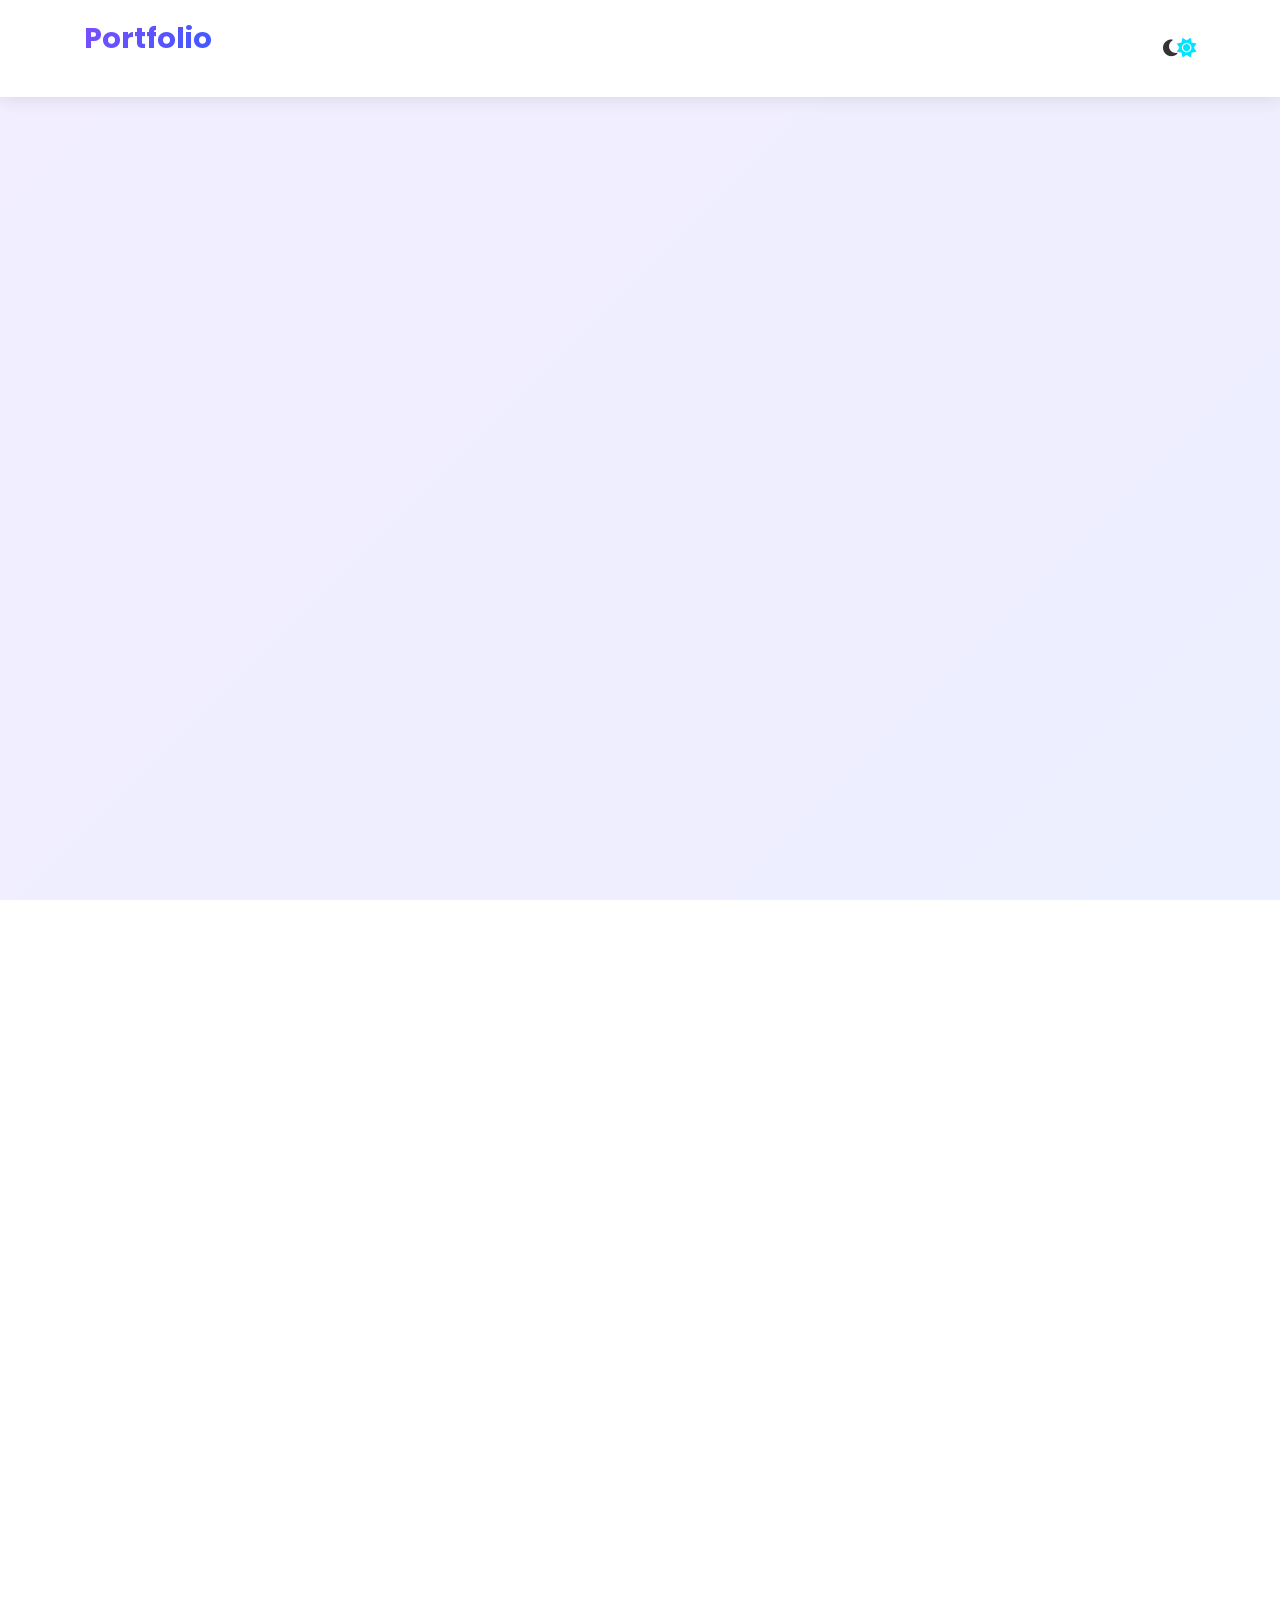
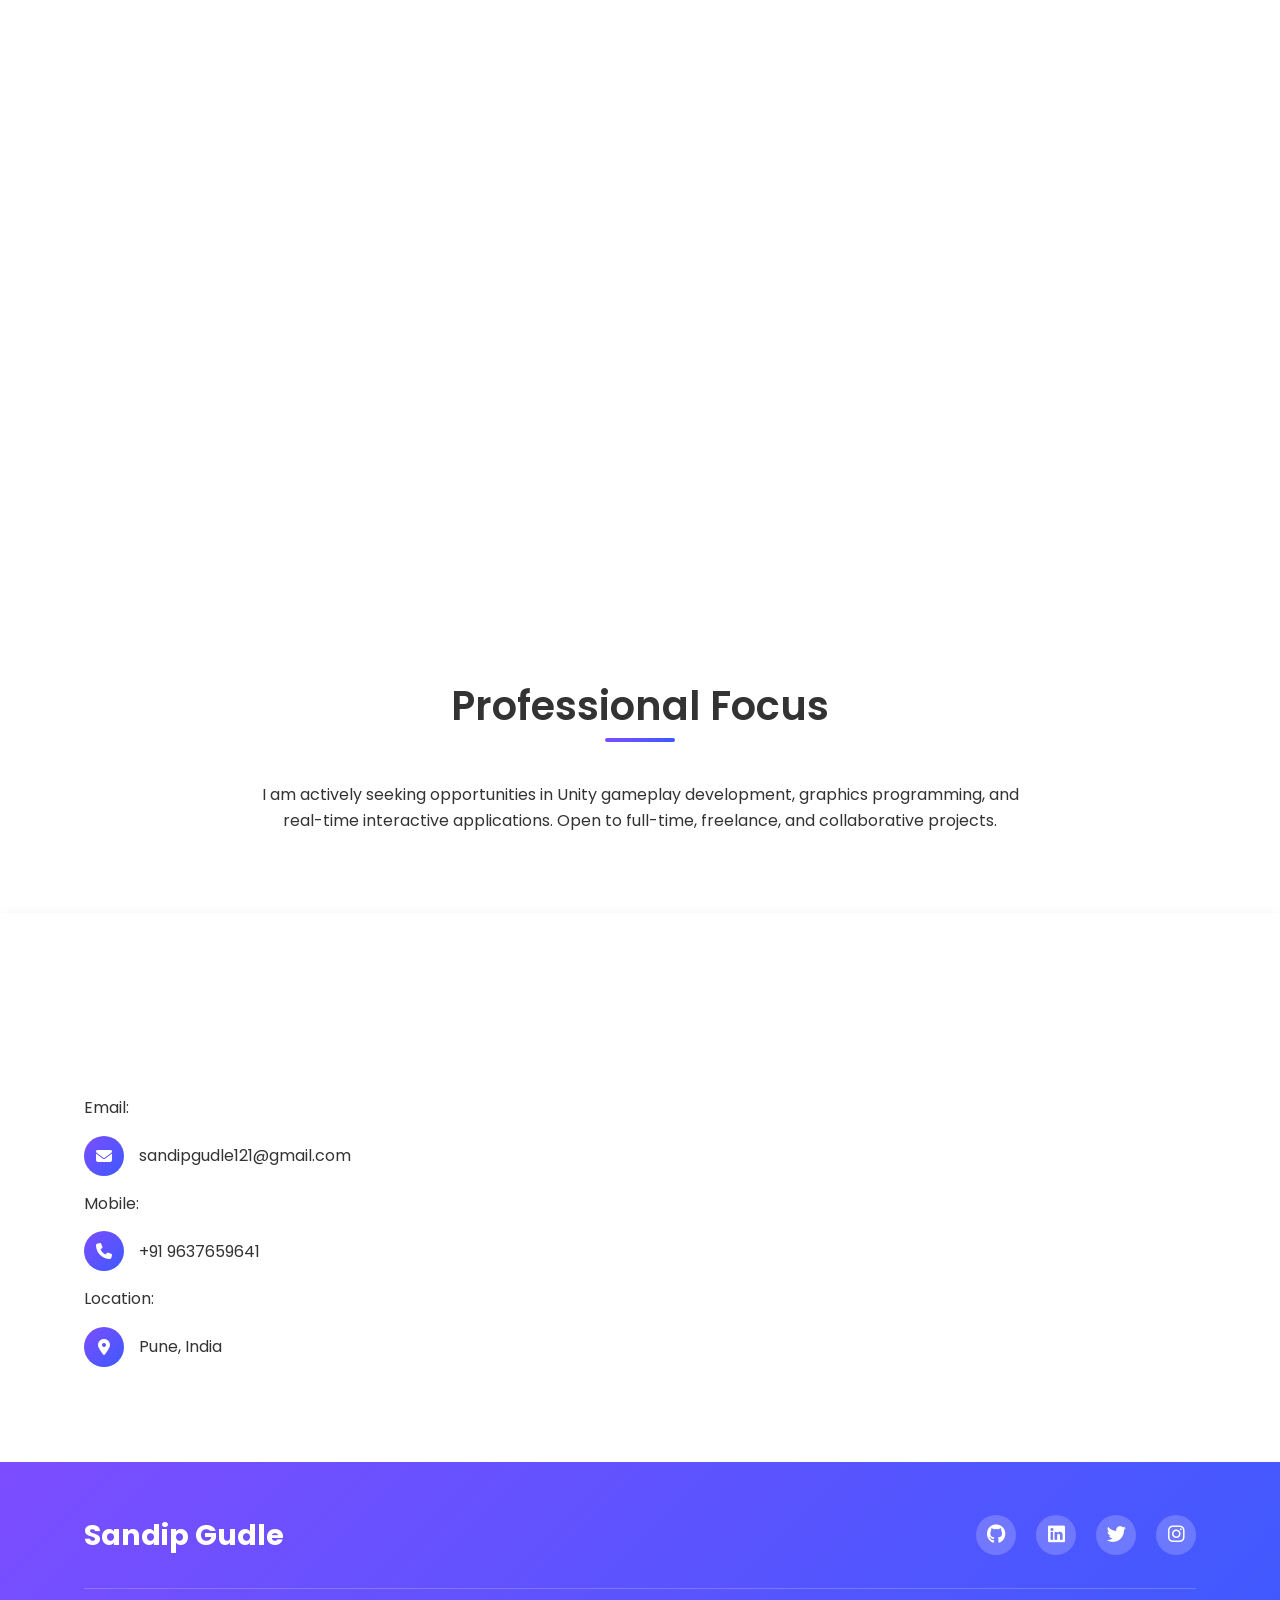
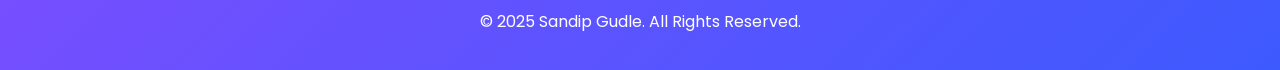
==== commit 1ae8058c: "added project 4" ====
--- a/index.html
+++ b/index.html
@@ -7,39 +7,32 @@
 
     <title>Sandip Gudle | Unity Game Developer & Graphics Programmer</title>
 
+    <!-- Open Graph Meta Tags for WhatsApp -->
+    <meta property="og:title" content="Sandip Gudle | Unity Game Developer & Graphics Programmer">
+    <meta property="og:description"
+        content="Unity Game Developer specializing in gameplay systems, OpenGL, and real-time rendering.">
+    <meta property="og:image"
+        content="https://raw.githubusercontent.com/sandipgudle121/My-Portfolio-Website/main/resources/SG.png">
+    <meta property="og:url" content="https://sandipgudle121.github.io/">
+    <meta property="og:type" content="website">
+
+    <link rel="icon" href="resources/SG.png" type="image/x-icon">
     <link rel="stylesheet" href="css/style.css">
     <link rel="stylesheet" href="css/animations.css">
-
     <link rel="stylesheet" href="https://cdnjs.cloudflare.com/ajax/libs/font-awesome/6.4.0/css/all.min.css">
-
     <link href="https://fonts.googleapis.com/css2?family=Poppins:wght@300;400;500;600;700&display=swap"
         rel="stylesheet">
 </head>
 
 <body>
-
     <header>
         <div class="container">
             <nav>
-
-                <div class="logo">Portfolio</div>
-
-                <ul class="nav-links">
-                    <li><a href="#home">Home</a></li>
-                    <li><a href="#about">About</a></li>
-                    <li><a href="#projects">Projects</a></li>
-                    <li><a href="#contact">Contact</a></li>
-                </ul>
+                <h1 class="logo">Portfolio</h1>
 
                 <div class="theme-toggle">
                     <i class="fas fa-moon"></i>
                     <i class="fas fa-sun"></i>
-                </div>
-
-                <div class="hamburger">
-                    <div class="line"></div>
-                    <div class="line"></div>
-                    <div class="line"></div>
                 </div>
 
             </nav>
@@ -68,7 +61,8 @@
                         View My Work
                     </a>
 
-                    <a href="resources/resume/Sandip_Gudle_CV.pdf" class="btn secondary-btn" target="_blank">
+                    <a href="resources/resume/Sandip_Gudle_CV.pdf" class="btn secondary-btn" target="_blank"
+                        rel="noopener noreferrer">
                         Download Resume
                     </a>
 
@@ -94,7 +88,7 @@
             <div class="about-content">
 
                 <div class="about-image animate-on-scroll">
-                    <img src="resources/MY_PICTURE.jpg" alt="Sandip Gudle profile photo">
+                    <img src="resources/MY_PICTURE.jpg" alt="Sandip Gudle - Unity Game Developer">
                 </div>
 
                 <div class="about-text">
@@ -175,7 +169,7 @@
 
                     <div class="project-info">
 
-                        <h3>Smashitt</h3>
+                        <h3>Smash-it</h3>
                         <p> Arcade-style object smashing game developed in Unity. Features random spawning, score
                             tracking, and difficulty scaling based on player performance. </p>
 
@@ -187,12 +181,14 @@
                         </div>
 
                         <div class="project-links">
-                            <a href="https://youtu.be/xC9Nzt94mqY?si=sC-5dbPDAzLMOhoh" class="btn small-btn"  target="_blank" > Gameplay
+                            <a href="https://youtu.be/xC9Nzt94mqY?si=sC-5dbPDAzLMOhoh" class="btn small-btn"
+                                target="_blank" rel="noopener noreferrer"> Gameplay
                                 Video </a>
-                            <a href="https://github.com/sandipgudle121/Unity-Game-Development.git"
-                                class="btn small-btn"  target="_blank" > GitHub </a>
+                            <a href="https://github.com/sandipgudle121/smash-it" class="btn small-btn" target="_blank"
+                                rel="noopener noreferrer">
+                                GitHub </a>
                             <a href="https://play.unity.com/en/games/a315584a-adfb-4230-9a05-48da43bcb6ca/smashit"
-                                class="btn small-btn"  target="_blank" > Play Here </a>
+                                class="btn small-btn" target="_blank" rel="noopener noreferrer"> Play Here </a>
                         </div>
                     </div>
                 </div>
@@ -206,7 +202,7 @@
 
                     <div class="project-info">
 
-                        <h3>Endless Runner</h3>
+                        <h3>Endless Speed-up</h3>
                         <p> Fast-paced endless runner game built in Unity featuring continuous forward movement,
                             obstacle avoidance, and progressively increasing difficulty for engaging gameplay. </p>
 
@@ -217,14 +213,90 @@
                         </div>
 
                         <div class="project-links">
-                            <a href="https://youtu.be/857NkYfWxQo" class="btn small-btn"  target="_blank" > Gameplay Video </a>
-                            <a href="https://github.com/sandipgudle121/Endless-Runner" class="btn small-btn"  target="_blank" > GitHub
+                            <a href="https://youtu.be/857NkYfWxQo" class="btn small-btn" target="_blank"
+                                rel="noopener noreferrer"> Gameplay Video
+                            </a>
+                            <a href="https://github.com/sandipgudle121/endless-speed-up" class="btn small-btn"
+                                target="_blank" rel="noopener noreferrer"> GitHub
                             </a>
                             <a href="https://play.unity.com/en/games/82fc1db3-8341-43bd-bb77-a1c35a7f47ca/endless-speedup"
-                                class="btn small-btn"  target="_blank" > Play Here </a>
-                        </div>
-                    </div>
-                </div>
+                                class="btn small-btn" target="_blank" rel="noopener noreferrer"> Play Here </a>
+                        </div>
+                    </div>
+                </div>
+
+                <!-- ================= PROJECT 3: DODGE-IT ================= -->
+                <div class="project-card animate-on-scroll">
+
+                    <div class="project-image1">
+                        <img src="resources/thumbnails/dodge-it.png" alt="Dodge-it Unity Game">
+                    </div>
+
+                    <div class="project-info">
+
+                        <h3>Dodge-it</h3>
+                        <p> Dodge, survive in this fast-paced arcade challenge! In this Unity
+                            3D dodging game, you control a player character racing forward while obstacles appear in
+                            your path. React quickly, move left and right, and avoid collisions. Simple controls, smooth
+                            gameplay. </p>
+
+                        <div class="project-tags">
+                            <span>Unity</span>
+                            <span>C#</span>
+                            <span>Dynamic Camera</span>
+                        </div>
+
+                        <div class="project-links">
+                            <a href="https://youtu.be/xZGyoAq9Sfw" class="btn small-btn" target="_blank"
+                                rel="noopener noreferrer"> Gameplay Video
+                            </a>
+                            <a href="https://github.com/sandipgudle121/dodge-it" class="btn small-btn" target="_blank"
+                                rel="noopener noreferrer">
+                                GitHub
+                            </a>
+                            <a href="https://play.unity.com/en/games/da0b6adc-8002-478f-a02e-6bc87d14fe92/dodge-it"
+                                class="btn small-btn" target="_blank" rel="noopener noreferrer"> Play Here </a>
+                        </div>
+                    </div>
+                </div>
+
+                <!-- ================= PROJECT 4: BOOST-IT ================= -->
+                <div class="project-card animate-on-scroll">
+
+                    <div class="project-image1">
+                        <img src="resources/thumbnails/boost-it.png" alt="Boost-it Unity Game">
+                    </div>
+
+                    <div class="project-info">
+
+                        <h3>Boost-it</h3>
+                        <p> Boost-it is a physics-based 3D arcade game built in Unity as part of the GameDev.tv
+                            Unity Courses learning journey. Inspired by the “Project Boost” section from the Complete
+                            Unity 3D Developer course, the game challenges players to pilot a rocket through
+                            increasingly difficult obstacle-filled levels using precision controls and timing. </p>
+
+                        <div class="project-tags">
+                            <span>Unity</span>
+                            <span>C#</span>
+                            <span>ArcadeGame </span>
+                            <span>ParticleEffects</span>
+                        </div>
+
+                        <div class="project-links">
+                            <a href="https://youtu.be/Iw13P2PUamo" class="btn small-btn" target="_blank"
+                                rel="noopener noreferrer"> Gameplay Video
+                            </a>
+                            <a href="https://github.com/sandipgudle121/boost-it" class="btn small-btn" target="_blank"
+                                rel="noopener noreferrer">
+                                GitHub
+                            </a>
+                            <a href="https://play.unity.com/en/games/485fa5e5-1a33-40b2-ae72-9e34b983a017/boost-it"
+                                class="btn small-btn" target="_blank" rel="noopener noreferrer"> Play Here </a>
+                        </div>
+                    </div>
+                </div>
+
+
             </div>
 
             <!-- ================= OPENGL PROJECTS SECTION ================= -->
@@ -236,7 +308,8 @@
                 <!-- ================= PROJECT-1: BLACK HOLE SIMULATION ================= -->
                 <!-- Demonstrates shader-based rendering, physics-inspired visuals, and GLSL usage -->
                 <div class="project-card animate-on-scroll">
-                    <div class="project-image"> <img src="resources/thumbnails/BlackHole.jpg" alt="Black hole simulation OpenGL"> </div>
+                    <div class="project-image"> <img src="resources/thumbnails/BlackHole.jpg"
+                            alt="Black hole simulation OpenGL"> </div>
                     <div class="project-info">
 
                         <h3>Black Hole Simulation</h3>
@@ -252,7 +325,8 @@
                         <div class="project-links">
                             <a href="https://youtu.be/o5YZZGGUo0g?si=WFQFNOWQvIJO1kZV" class="btn small-btn"
                                 target="_blank"> Demo </a>
-                            <a href="GITHUB_LINK" class="btn small-btn" target="_blank"> GitHub </a>
+                            <a href="GITHUB_LINK" class="btn small-btn" target="_blank" rel="noopener noreferrer">
+                                GitHub </a>
                         </div>
                     </div>
                 </div>
@@ -280,8 +354,9 @@
 
                         <div class="project-links">
                             <a href="https://www.linkedin.com/posts/sandip-gudle121_opengl-cprogramming-cplusplus-activity-7355861131170615296-93bb"
-                                class="btn small-btn" target="_blank"> Demo </a>
-                            <a href="https://github.com/sandipgudle121/opengl-primitives" class="btn small-btn" target="_blank"> GitHub </a>
+                                class="btn small-btn" target="_blank" rel="noopener noreferrer"> Demo </a>
+                            <a href="https://github.com/sandipgudle121/opengl-primitives" class="btn small-btn"
+                                target="_blank" rel="noopener noreferrer"> GitHub </a>
                         </div>
                     </div>
                 </div>
@@ -312,8 +387,9 @@
                         </div>
 
                         <div class="project-links">
-                            <a href="#" class="btn small-btn"  target="_blank" > Demo </a>
-                            <a href="https://github.com/sandipgudle121/custom-game-engine" class="btn small-btn"  target="_blank" > GitHub </a>
+                            <a href="#" class="btn small-btn" target="_blank" rel="noopener noreferrer"> Demo </a>
+                            <a href="https://github.com/sandipgudle121/custom-game-engine" class="btn small-btn"
+                                target="_blank" rel="noopener noreferrer"> GitHub </a>
                         </div>
                     </div>
                 </div>
@@ -336,47 +412,36 @@
         <div class="container">
             <h2 class="section-title animate-on-scroll"> Contact Me </h2>
 
-            <div class="contact-content">
-                <div class="contact-info animate-on-scroll">
-                    <h3>Contact Information</h3>
-                    <p>Feel free to reach out to me.</p>
-                    <div class="contact-details">
-                        <div class="contact-item">
-                            <i class="fas fa-envelope"></i>
-                            <span> <a href="mailto:sandipgudle121@gmail.com"> sandipgudle121@gmail.com </a> </span>
-                        </div>
-
-                        <div class="contact-item">
-                            <i class="fas fa-phone"></i>
-                            <span>+91 9637659641</span>
-                        </div>
-
-                        <div class="contact-item">
-                            <i class="fas fa-map-marker-alt"></i>
-                            <span>Pune, India</span>
-                        </div>
-                    </div>
-                </div>
-
-                <form class="contact-form animate-on-scroll" action="#" method="POST">
-
-                    <div class="form-group">
-                        <label for="name">Name</label>
-                        <input type="text" id="name" name="name" required>
-                    </div>
-
-                    <div class="form-group">
-                        <label for="email">Email</label>
-                        <input type="email" id="email" name="email" required>
-                    </div>
-
-                    <div class="form-group">
-                        <label for="message">Message</label>
-                        <textarea id="message" name="message" rows="5" required></textarea>
-                    </div>
-
-                    <button type="submit" class="btn primary-btn"> Send Message </button>
-                </form>
+            <div class="contact-details">
+
+                <div class="contact-block">
+                    <p class="contact-label">Email:</p>
+                    <div class="contact-item">
+                        <i class="fas fa-envelope"></i>
+                        <a href="mailto:sandipgudle121@gmail.com">
+                            sandipgudle121@gmail.com
+                        </a>
+                    </div>
+                </div>
+
+                <div class="contact-block">
+                    <p class="contact-label">Mobile:</p>
+                    <div class="contact-item">
+                        <i class="fas fa-phone"></i>
+                        <a href="tel:+919637659641">
+                            +91 9637659641
+                        </a>
+                    </div>
+                </div>
+
+                <div class="contact-block">
+                    <p class="contact-label">Location:</p>
+                    <div class="contact-item">
+                        <i class="fas fa-map-marker-alt"></i>
+                        <span>Pune, India</span>
+                    </div>
+                </div>
+
             </div>
         </div>
     </section>
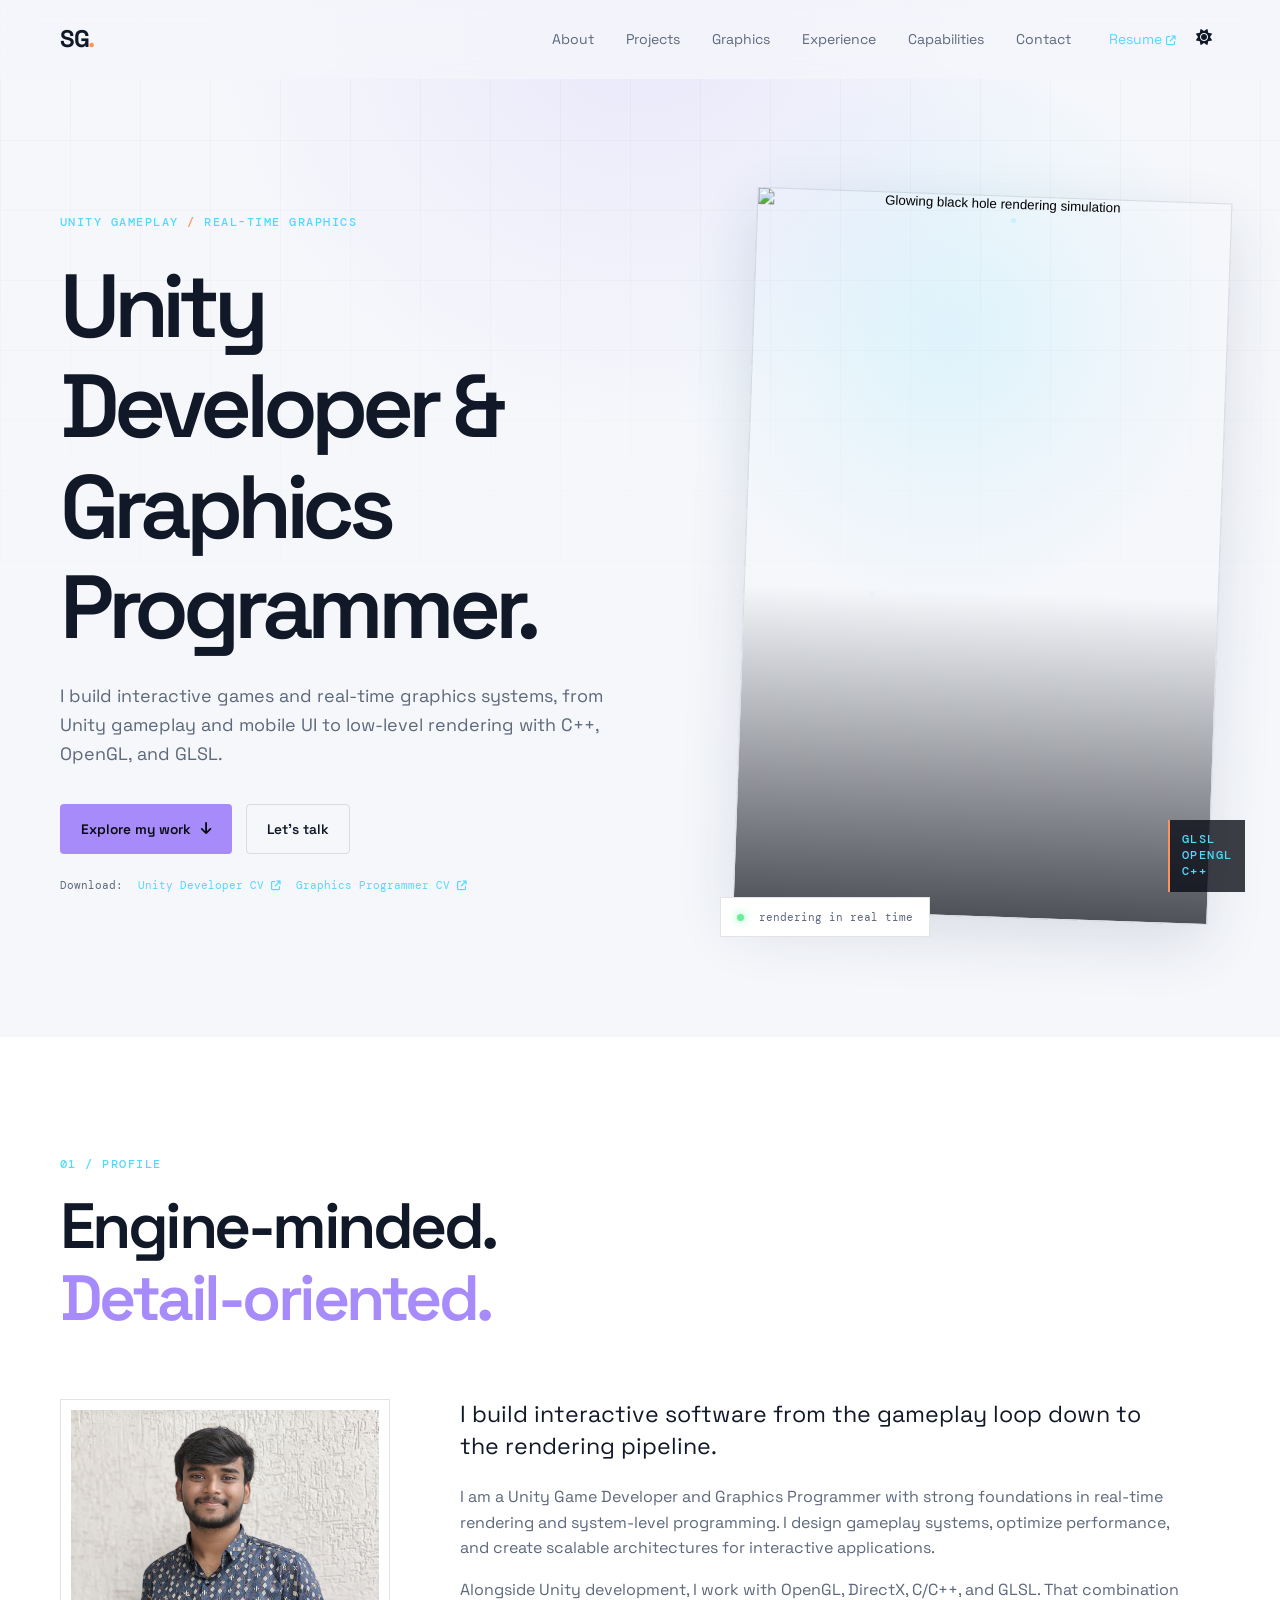
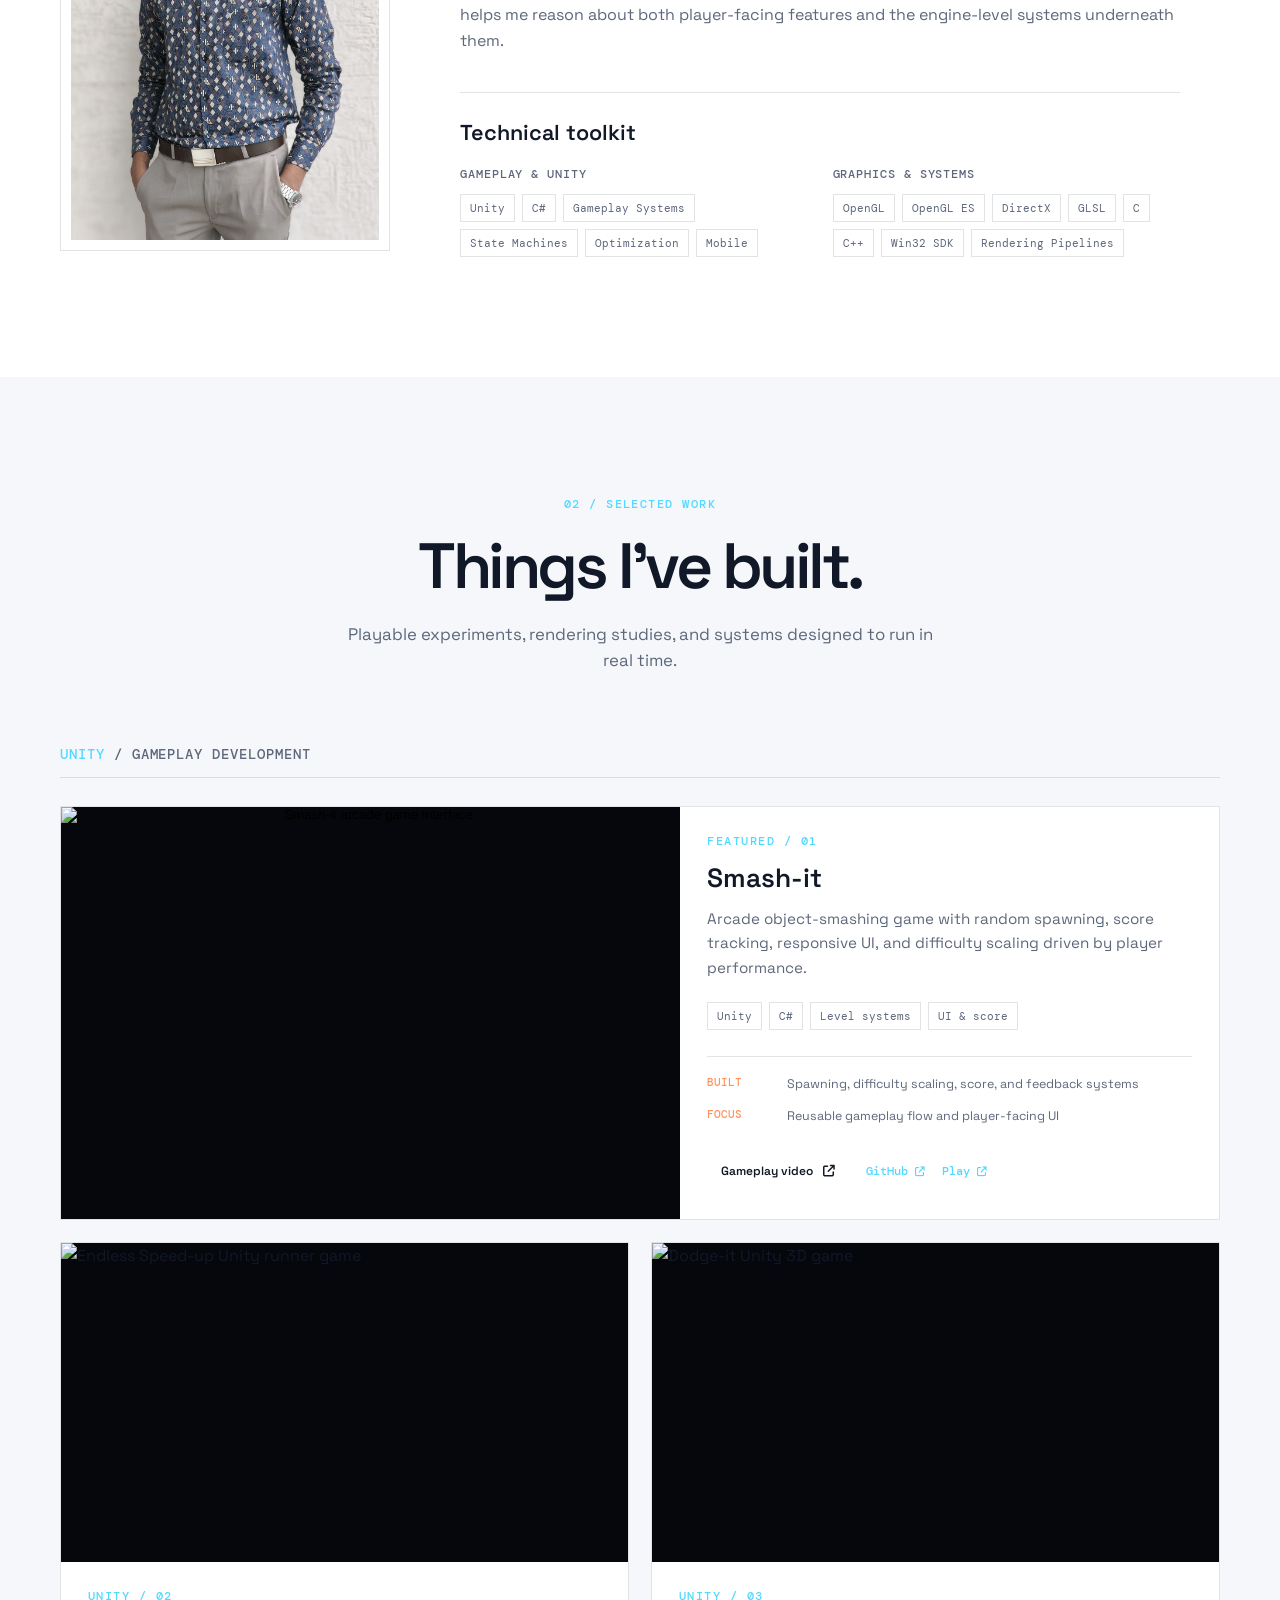
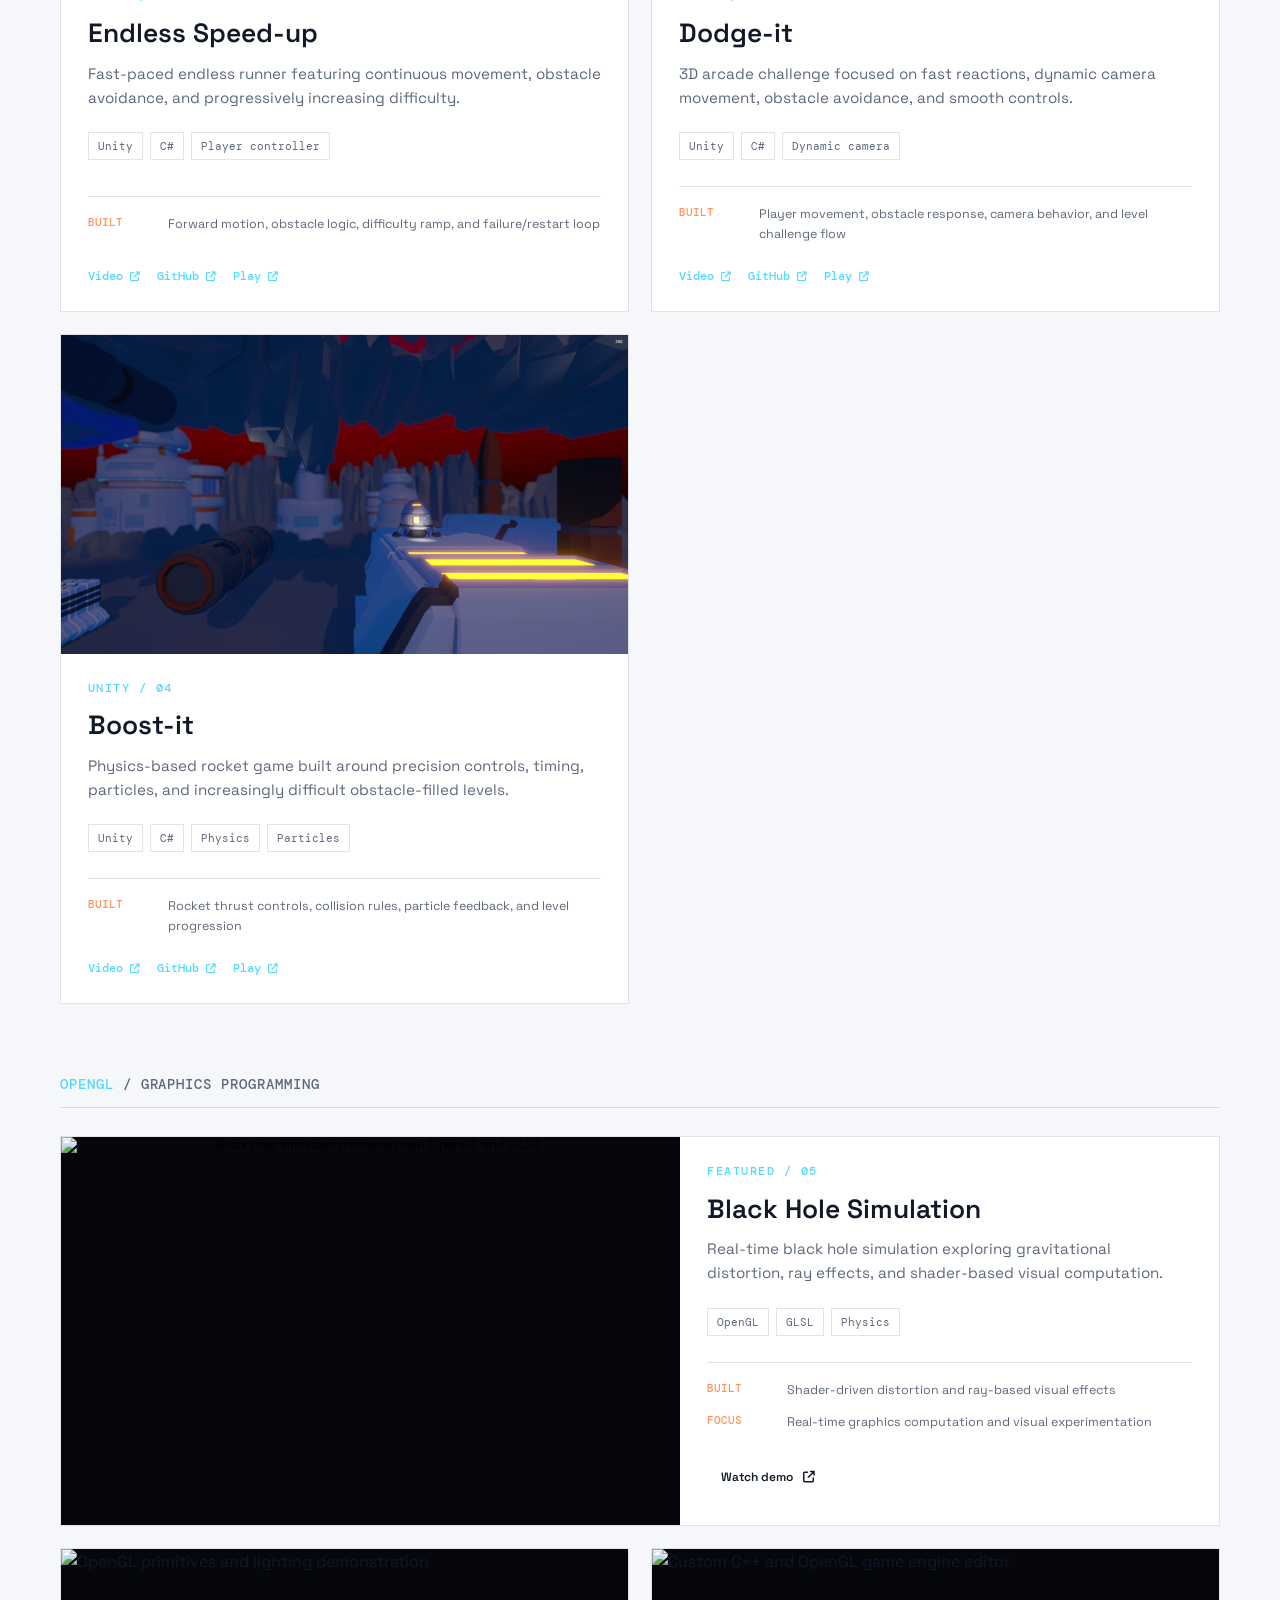
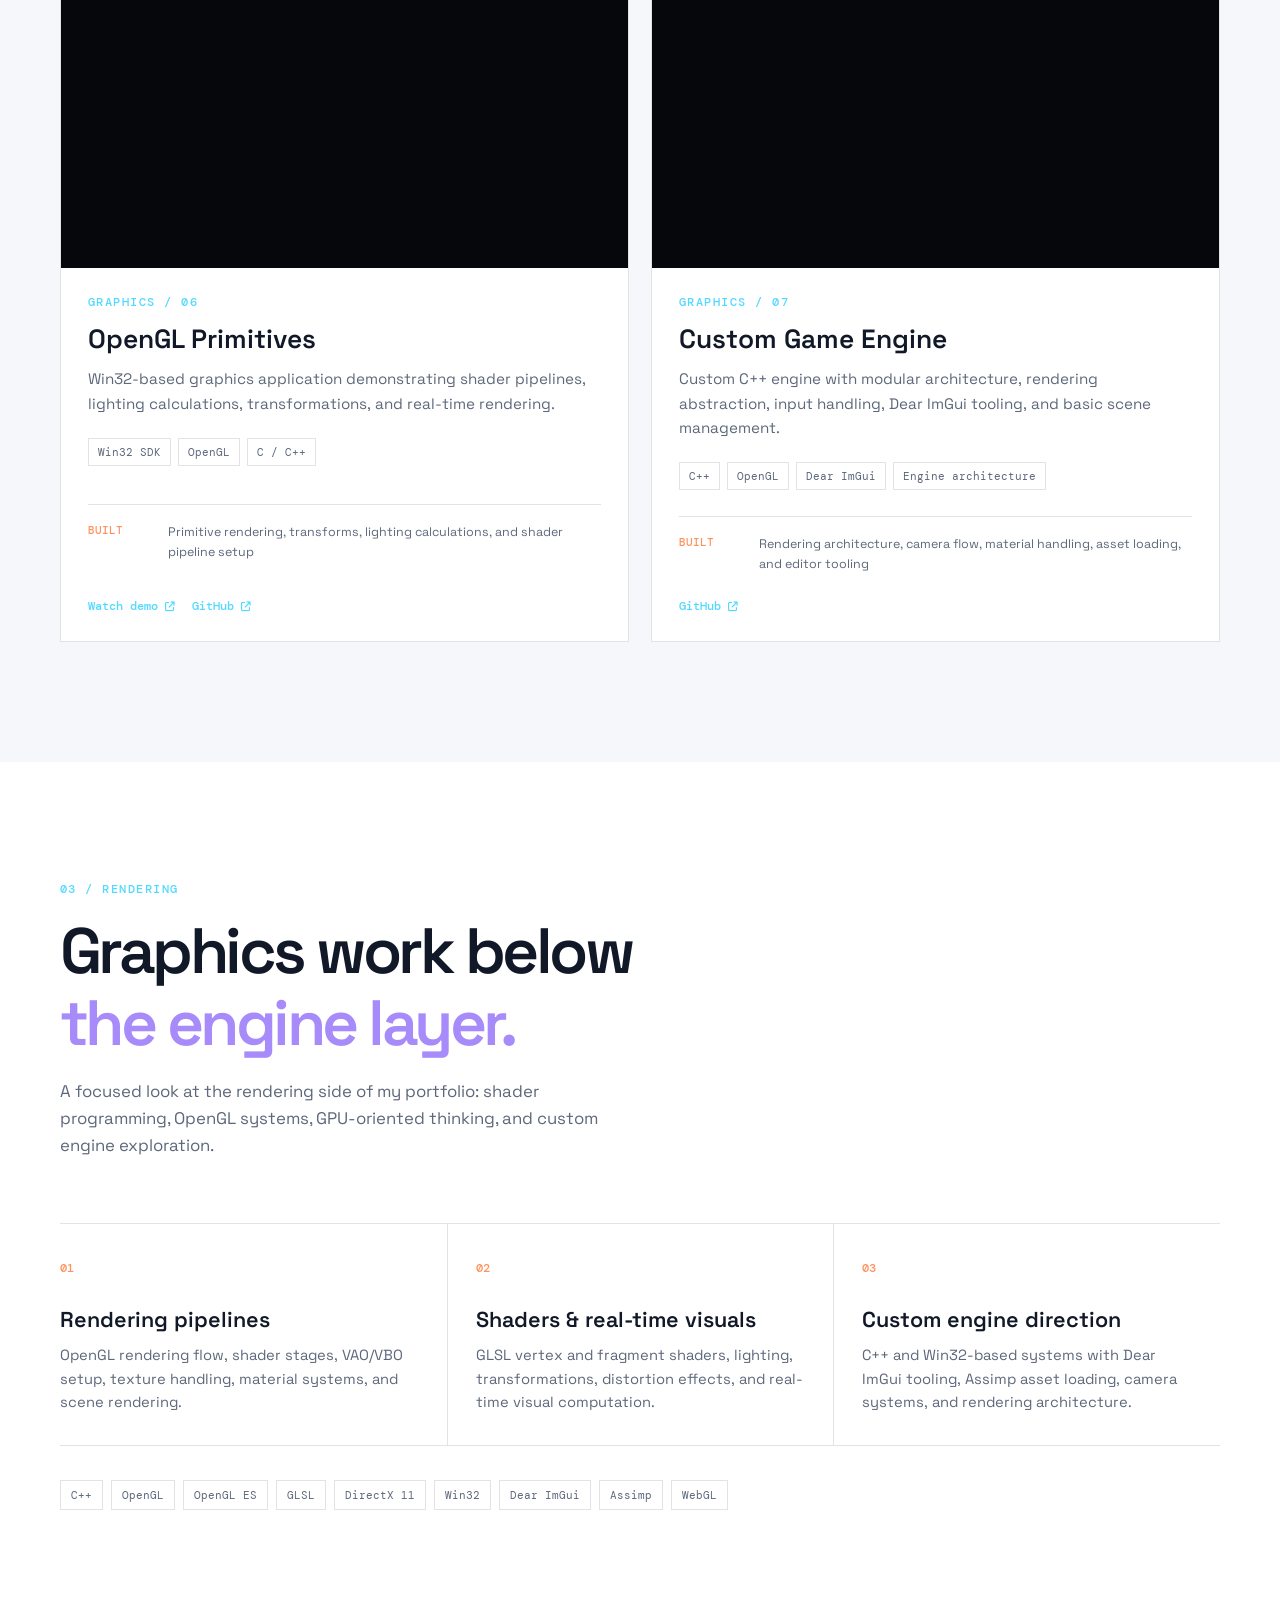
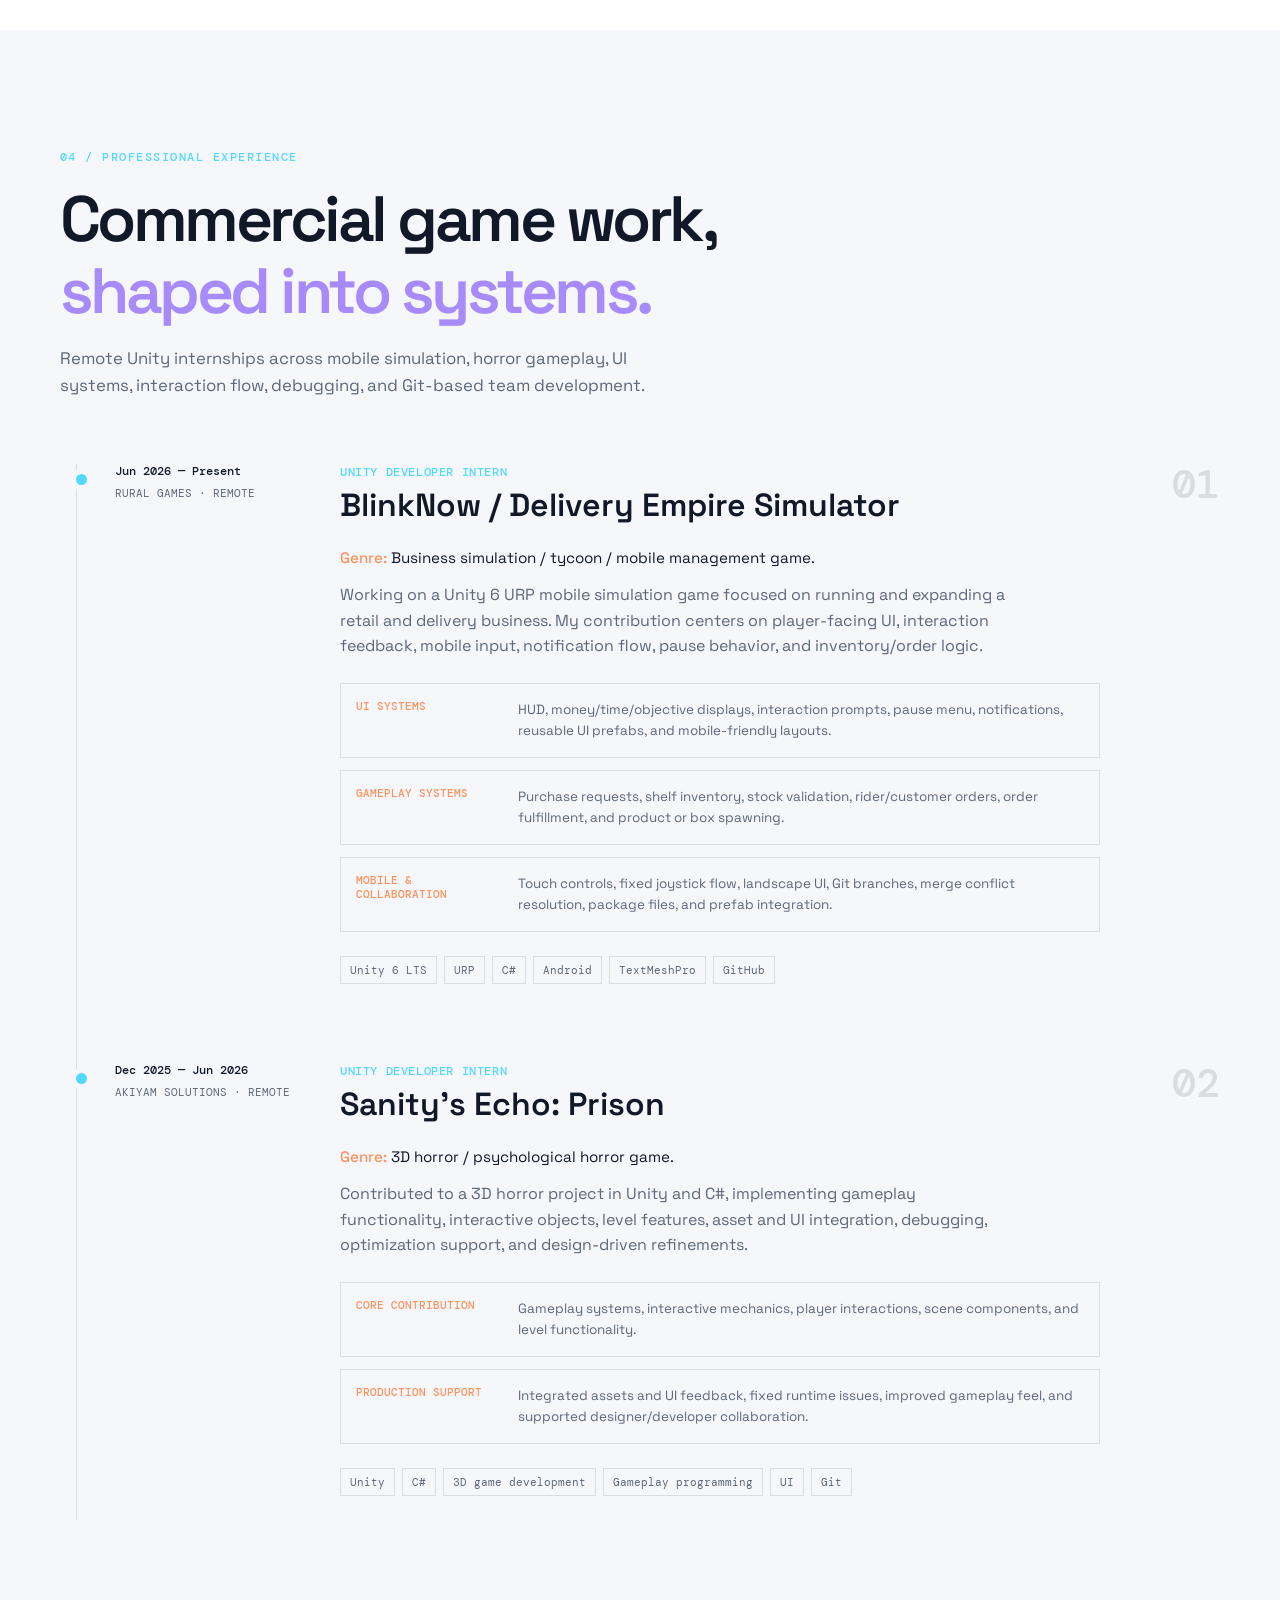
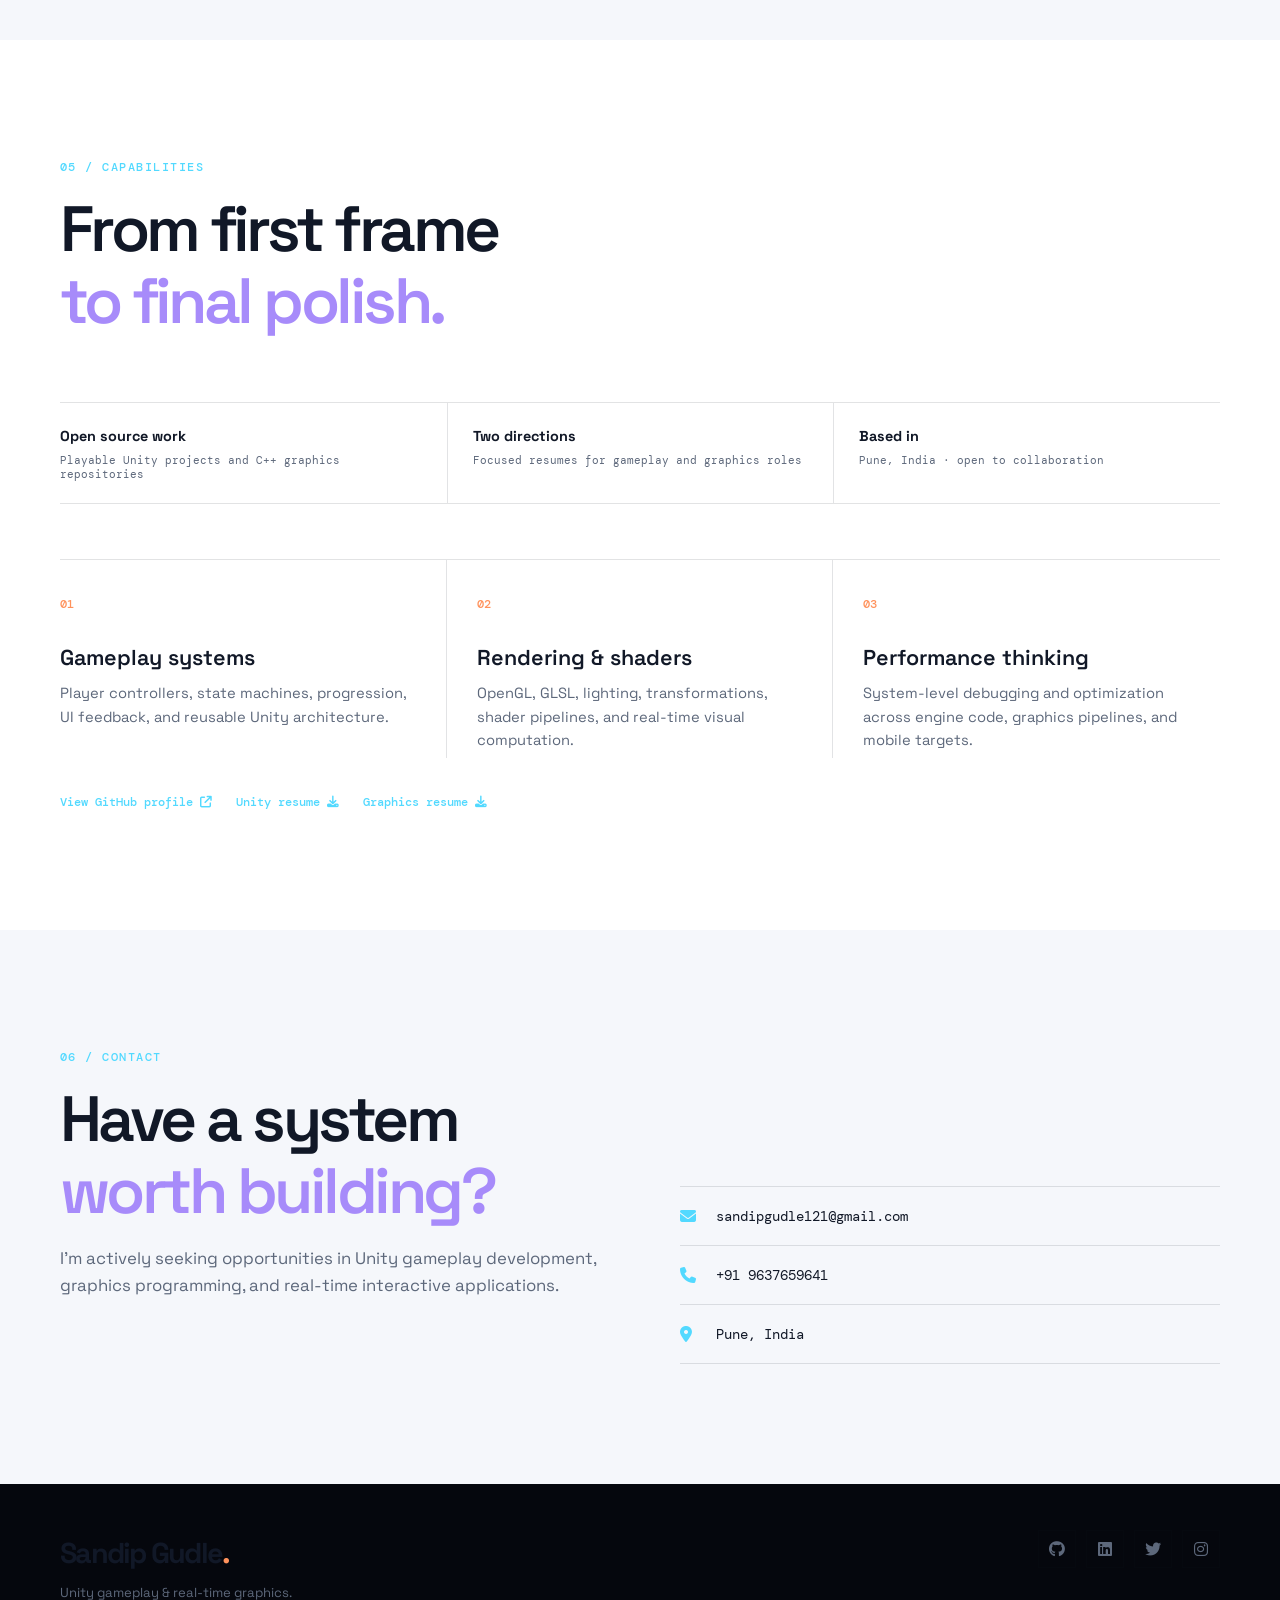
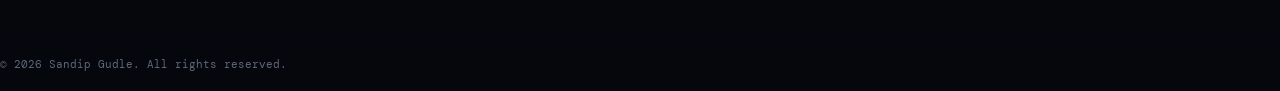
==== commit 053e097d: "addedexperince section and change overall look and feel of website" ====
--- a/index.html
+++ b/index.html
@@ -4,467 +4,219 @@
 <head>
     <meta charset="UTF-8">
     <meta name="viewport" content="width=device-width, initial-scale=1.0">
-
-    <title>Sandip Gudle | Unity Game Developer & Graphics Programmer</title>
-
-    <!-- Open Graph Meta Tags for WhatsApp -->
-    <meta property="og:title" content="Sandip Gudle | Unity Game Developer & Graphics Programmer">
-    <meta property="og:description"
-        content="Unity Game Developer specializing in gameplay systems, OpenGL, and real-time rendering.">
-    <meta property="og:image"
-        content="https://raw.githubusercontent.com/sandipgudle121/My-Portfolio-Website/main/resources/SG.png">
-    <meta property="og:url" content="https://sandipgudle121.github.io/">
+    <meta name="description" content="Sandip Gudle is a Unity gameplay developer and graphics programmer building scalable game systems, rendering tools, and real-time visual experiences.">
+    <meta name="theme-color" content="#080b14">
+    <meta name="author" content="Sandip Gudle">
+    <link rel="canonical" href="https://sandipgudle121.github.io/portfolio/">
+
+    <title>Sandip Gudle | Unity Gameplay & Graphics Programmer</title>
+
+    <meta property="og:title" content="Sandip Gudle | Unity Gameplay & Graphics Programmer">
+    <meta property="og:description" content="Unity gameplay systems, OpenGL rendering, shaders, and real-time graphics programming.">
+    <meta property="og:image" content="https://sandipgudle121.github.io/portfolio/resources/SG.png">
+    <meta property="og:url" content="https://sandipgudle121.github.io/portfolio/">
     <meta property="og:type" content="website">
-
-    <link rel="icon" href="resources/SG.png" type="image/x-icon">
+    <meta name="twitter:card" content="summary_large_image">
+    <meta name="twitter:title" content="Sandip Gudle | Unity Gameplay & Graphics Programmer">
+    <meta name="twitter:description" content="Unity gameplay systems, OpenGL rendering, shaders, and real-time graphics programming.">
+    <meta name="twitter:image" content="https://sandipgudle121.github.io/portfolio/resources/SG.png">
+
+    <link rel="icon" href="resources/sg-mark.svg" type="image/svg+xml">
+    <link rel="apple-touch-icon" href="resources/SG.png">
+    <link rel="manifest" href="site.webmanifest">
+    <link rel="preconnect" href="https://fonts.googleapis.com">
+    <link rel="preconnect" href="https://fonts.gstatic.com" crossorigin>
+    <link href="https://fonts.googleapis.com/css2?family=DM+Mono:wght@400;500&family=Space+Grotesk:wght@400;500;600;700&display=swap" rel="stylesheet">
+    <link rel="stylesheet" href="https://cdnjs.cloudflare.com/ajax/libs/font-awesome/6.4.0/css/all.min.css">
     <link rel="stylesheet" href="css/style.css">
     <link rel="stylesheet" href="css/animations.css">
-    <link rel="stylesheet" href="https://cdnjs.cloudflare.com/ajax/libs/font-awesome/6.4.0/css/all.min.css">
-    <link href="https://fonts.googleapis.com/css2?family=Poppins:wght@300;400;500;600;700&display=swap"
-        rel="stylesheet">
+    <script type="application/ld+json">
+    {
+        "@context":"https://schema.org",
+        "@type":"Person",
+        "name":"Sandip Gudle",
+        "url":"https://sandipgudle121.github.io/portfolio/",
+        "jobTitle":"Unity Game Developer and Graphics Programmer",
+        "address":{"@type":"PostalAddress","addressLocality":"Pune","addressCountry":"IN"},
+        "sameAs":["https://github.com/sandipgudle121","https://www.linkedin.com/in/sandip-gudle121","https://x.com/GudleSandeep"]
+    }
+    </script>
 </head>
 
 <body>
-    <header>
-        <div class="container">
-            <nav>
-                <h1 class="logo">Portfolio</h1>
-
-                <div class="theme-toggle">
-                    <i class="fas fa-moon"></i>
-                    <i class="fas fa-sun"></i>
-                </div>
-
+    <header class="site-header">
+        <div class="container nav-wrap">
+            <a class="logo" href="#home" aria-label="Sandip Gudle home">SG<span>.</span></a>
+            <nav id="primary-navigation" class="site-nav" aria-label="Primary navigation">
+                <a href="#about">About</a>
+                <a href="#projects">Projects</a>
+                <a href="#graphics">Graphics</a>
+                <a href="#experience">Experience</a>
+                <a href="#capabilities">Capabilities</a>
+                <a href="#contact">Contact</a>
             </nav>
+            <div class="nav-actions">
+                <a class="nav-resume" href="resources/resume/Sandip_Gudle_Unity_Developer.pdf" target="_blank" rel="noopener noreferrer">Resume <i class="fa-solid fa-arrow-up-right-from-square" aria-hidden="true"></i></a>
+                <button class="theme-toggle" type="button" aria-label="Switch to light mode" aria-pressed="false">
+                    <i class="fas fa-moon" aria-hidden="true"></i>
+                    <i class="fas fa-sun" aria-hidden="true"></i>
+                </button>
+                <button class="menu-toggle" type="button" aria-label="Open menu" aria-expanded="false" aria-controls="primary-navigation">
+                    <span></span><span></span><span></span>
+                </button>
+            </div>
         </div>
     </header>
 
-    <section id="home" class="hero">
-        <div class="container">
-
-            <div class="hero-content">
-
-                <h1 class="animate-on-scroll">Sandip Gudle</h1>
-
-                <h2 class="animate-on-scroll">
-                    Unity Game Developer & Graphics Programmer
-                </h2>
-
-                <p class="animate-on-scroll">
-                    Building scalable gameplay systems in Unity while leveraging strong
-                    OpenGL and real-time rendering fundamentals.
-                </p>
-
-                <div class="hero-buttons animate-on-scroll">
-
-                    <a href="#projects" class="btn primary-btn">
-                        View My Work
-                    </a>
-
-                    <a href="resources/resume/Sandip_Gudle_CV.pdf" class="btn secondary-btn" target="_blank"
-                        rel="noopener noreferrer">
-                        Download Resume
-                    </a>
-
-                    <a href="#contact" class="btn secondary-btn">
-                        Contact Me
-                    </a>
-
-                </div>
-
-            </div>
-        </div>
-    </section>
-
-
-    <section id="about" class="about">
-
-        <div class="container">
-
-            <h2 class="section-title animate-on-scroll">
-                About Me
-            </h2>
-
-            <div class="about-content">
-
-                <div class="about-image animate-on-scroll">
-                    <img src="resources/MY_PICTURE.jpg" alt="Sandip Gudle - Unity Game Developer">
-                </div>
-
-                <div class="about-text">
-
-                    <p class="animate-on-scroll">
-                        I am a Unity Game Developer and Graphics Programmer with strong
-                        foundations in real-time rendering and system-level programming.
-                        I build gameplay systems, optimize performance, and design scalable
-                        architectures for interactive applications.
-                    </p>
-
-                    <p class="animate-on-scroll">
-                        Alongside Unity development, I have hands-on experience in OpenGL,
-                        DirectX, and low-level graphics programming using C/C++.
-                        This combination allows me to understand both engine-level development
-                        and rendering pipeline internals.
-                    </p>
-
-                    <div class="skills animate-on-scroll">
-
-                        <h3>Technical Skills</h3>
-
-                        <h4>Unity & Gameplay Development</h4>
-
-                        <div class="skill-tags">
-                            <span>Unity</span>
-                            <span>C#</span>
-                            <span>Gameplay Systems</span>
-                            <span>State Machines</span>
-                            <span>Optimization</span>
-                            <span>Mobile Development</span>
-                        </div>
-
-                        <h4 style="margin-top:20px;">
-                            Graphics & Systems Programming
-                        </h4>
-
-                        <div class="skill-tags">
-                            <span>OpenGL</span>
-                            <span>OpenGL-ES</span>
-                            <span>DirectX</span>
-                            <span>GLSL</span>
-                            <span>C</span>
-                            <span>C++</span>
-                            <span>Win32SDK</span>
-                            <span>Rendering Pipeline</span>
-                        </div>
-
+    <main>
+        <section id="home" class="hero">
+            <div class="hero-grid" aria-hidden="true"><span></span><span></span><span></span><span></span></div>
+            <div class="container hero-layout">
+                <div class="hero-content">
+                    <p class="eyebrow animate-on-scroll">UNITY GAMEPLAY <span>/</span> REAL-TIME GRAPHICS</p>
+                    <h1 class="animate-on-scroll">Unity Developer &amp; Graphics Programmer.</h1>
+                    <p class="hero-lede animate-on-scroll">I build interactive games and real-time graphics systems, from Unity gameplay and mobile UI to low-level rendering with C++, OpenGL, and GLSL.</p>
+                    <div class="hero-buttons animate-on-scroll">
+                        <a href="#projects" class="btn primary-btn">Explore my work <i class="fa-solid fa-arrow-down" aria-hidden="true"></i></a>
+                        <a href="#contact" class="btn secondary-btn">Let’s talk</a>
                     </div>
-                </div>
-            </div>
-        </div>
-
-    </section>
-
-
-    <section id="projects" class="projects">
-
-        <div class="container">
-
-            <!-- ================= UNITY PROJECTS SECTION ================= -->
-            <h2 class="section-title animate-on-scroll">
-                Projects
-            </h2>
-
-            <h3 class="section-subtitle animate-on-scroll" style="margin-top:40px; text-align:center;">
-                Unity Game Development
-            </h3>
-
-            <div class="projects-grid">
-
-                <!-- ================= PROJECT 1: SMASHITT ================= -->
-                <div class="project-card animate-on-scroll">
-
-                    <div class="project-image1">
-                        <img src="resources/thumbnails/smashitt.png" alt="Unity game project">
+                    <div class="resume-links animate-on-scroll">
+                        <span>Download:</span>
+                        <a href="resources/resume/Sandip_Gudle_Unity_Developer.pdf" target="_blank" rel="noopener noreferrer">Unity Developer CV <i class="fa-solid fa-arrow-up-right-from-square" aria-hidden="true"></i></a>
+                        <a href="resources/resume/Sandip_Gudle_Graphics_Programmer.pdf" target="_blank" rel="noopener noreferrer">Graphics Programmer CV <i class="fa-solid fa-arrow-up-right-from-square" aria-hidden="true"></i></a>
                     </div>
-
-                    <div class="project-info">
-
-                        <h3>Smash-it</h3>
-                        <p> Arcade-style object smashing game developed in Unity. Features random spawning, score
-                            tracking, and difficulty scaling based on player performance. </p>
-
-                        <div class="project-tags">
-                            <span>Unity</span>
-                            <span>C#</span>
-                            <span>Level Systems</span>
-                            <span>UI & Score</span>
-                        </div>
-
-                        <div class="project-links">
-                            <a href="https://youtu.be/xC9Nzt94mqY?si=sC-5dbPDAzLMOhoh" class="btn small-btn"
-                                target="_blank" rel="noopener noreferrer"> Gameplay
-                                Video </a>
-                            <a href="https://github.com/sandipgudle121/smash-it" class="btn small-btn" target="_blank"
-                                rel="noopener noreferrer">
-                                GitHub </a>
-                            <a href="https://play.unity.com/en/games/a315584a-adfb-4230-9a05-48da43bcb6ca/smashit"
-                                class="btn small-btn" target="_blank" rel="noopener noreferrer"> Play Here </a>
+                </div>
+                <div class="hero-visual animate-on-scroll">
+                    <button class="visual-frame image-expand" type="button" data-image="resources/thumbnails/BlackHole.jpg" data-title="Black hole rendering simulation" aria-label="Open black hole rendering image"><img src="resources/thumbnails/BlackHole.jpg" width="1080" height="720" fetchpriority="high" decoding="async" alt="Glowing black hole rendering simulation"></button>
+                    <div class="visual-note"><span class="status-dot"></span> rendering in real time</div>
+                    <div class="visual-code">GLSL<br>OPENGL<br>C++</div>
+                </div>
+            </div>
+        </section>
+
+        <section id="about" class="about section-pad">
+            <div class="container">
+                <div class="section-heading animate-on-scroll"><p class="eyebrow">01 / PROFILE</p><h2>Engine-minded.<br><em>Detail-oriented.</em></h2></div>
+                <div class="about-content">
+                    <div class="about-image animate-on-scroll"><img src="resources/MY_PICTURE.jpg" width="2448" height="2939" loading="lazy" decoding="async" alt="Portrait of Sandip Gudle, Unity game developer"></div>
+                    <div class="about-text">
+                        <p class="lead animate-on-scroll">I build interactive software from the gameplay loop down to the rendering pipeline.</p>
+                        <p class="animate-on-scroll">I am a Unity Game Developer and Graphics Programmer with strong foundations in real-time rendering and system-level programming. I design gameplay systems, optimize performance, and create scalable architectures for interactive applications.</p>
+                        <p class="animate-on-scroll">Alongside Unity development, I work with OpenGL, DirectX, C/C++, and GLSL. That combination helps me reason about both player-facing features and the engine-level systems underneath them.</p>
+                        <div class="skills animate-on-scroll">
+                            <h3>Technical toolkit</h3>
+                            <div class="skill-groups">
+                                <div><h4>Gameplay & Unity</h4><div class="skill-tags"><span>Unity</span><span>C#</span><span>Gameplay Systems</span><span>State Machines</span><span>Optimization</span><span>Mobile</span></div></div>
+                                <div><h4>Graphics & Systems</h4><div class="skill-tags"><span>OpenGL</span><span>OpenGL ES</span><span>DirectX</span><span>GLSL</span><span>C</span><span>C++</span><span>Win32 SDK</span><span>Rendering Pipelines</span></div></div>
+                            </div>
                         </div>
                     </div>
                 </div>
-
-                <!-- ================= PROJECT 2: ENDLESS RUNNER ================= -->
-                <div class="project-card animate-on-scroll">
-
-                    <div class="project-image1">
-                        <img src="resources/thumbnails/EndlessRunner.png" alt="Endless Runner Unity Game">
-                    </div>
-
-                    <div class="project-info">
-
-                        <h3>Endless Speed-up</h3>
-                        <p> Fast-paced endless runner game built in Unity featuring continuous forward movement,
-                            obstacle avoidance, and progressively increasing difficulty for engaging gameplay. </p>
-
-                        <div class="project-tags">
-                            <span>Unity</span>
-                            <span>C#</span>
-                            <span>Player Controller</span>
-                        </div>
-
-                        <div class="project-links">
-                            <a href="https://youtu.be/857NkYfWxQo" class="btn small-btn" target="_blank"
-                                rel="noopener noreferrer"> Gameplay Video
-                            </a>
-                            <a href="https://github.com/sandipgudle121/endless-speed-up" class="btn small-btn"
-                                target="_blank" rel="noopener noreferrer"> GitHub
-                            </a>
-                            <a href="https://play.unity.com/en/games/82fc1db3-8341-43bd-bb77-a1c35a7f47ca/endless-speedup"
-                                class="btn small-btn" target="_blank" rel="noopener noreferrer"> Play Here </a>
-                        </div>
-                    </div>
-                </div>
-
-                <!-- ================= PROJECT 3: DODGE-IT ================= -->
-                <div class="project-card animate-on-scroll">
-
-                    <div class="project-image1">
-                        <img src="resources/thumbnails/dodge-it.png" alt="Dodge-it Unity Game">
-                    </div>
-
-                    <div class="project-info">
-
-                        <h3>Dodge-it</h3>
-                        <p> Dodge, survive in this fast-paced arcade challenge! In this Unity
-                            3D dodging game, you control a player character racing forward while obstacles appear in
-                            your path. React quickly, move left and right, and avoid collisions. Simple controls, smooth
-                            gameplay. </p>
-
-                        <div class="project-tags">
-                            <span>Unity</span>
-                            <span>C#</span>
-                            <span>Dynamic Camera</span>
-                        </div>
-
-                        <div class="project-links">
-                            <a href="https://youtu.be/xZGyoAq9Sfw" class="btn small-btn" target="_blank"
-                                rel="noopener noreferrer"> Gameplay Video
-                            </a>
-                            <a href="https://github.com/sandipgudle121/dodge-it" class="btn small-btn" target="_blank"
-                                rel="noopener noreferrer">
-                                GitHub
-                            </a>
-                            <a href="https://play.unity.com/en/games/da0b6adc-8002-478f-a02e-6bc87d14fe92/dodge-it"
-                                class="btn small-btn" target="_blank" rel="noopener noreferrer"> Play Here </a>
-                        </div>
-                    </div>
-                </div>
-
-                <!-- ================= PROJECT 4: BOOST-IT ================= -->
-                <div class="project-card animate-on-scroll">
-
-                    <div class="project-image1">
-                        <img src="resources/thumbnails/boost-it.png" alt="Boost-it Unity Game">
-                    </div>
-
-                    <div class="project-info">
-
-                        <h3>Boost-it</h3>
-                        <p> Boost-it is a physics-based 3D arcade game built in Unity as part of the GameDev.tv
-                            Unity Courses learning journey. Inspired by the “Project Boost” section from the Complete
-                            Unity 3D Developer course, the game challenges players to pilot a rocket through
-                            increasingly difficult obstacle-filled levels using precision controls and timing. </p>
-
-                        <div class="project-tags">
-                            <span>Unity</span>
-                            <span>C#</span>
-                            <span>ArcadeGame </span>
-                            <span>ParticleEffects</span>
-                        </div>
-
-                        <div class="project-links">
-                            <a href="https://youtu.be/Iw13P2PUamo" class="btn small-btn" target="_blank"
-                                rel="noopener noreferrer"> Gameplay Video
-                            </a>
-                            <a href="https://github.com/sandipgudle121/boost-it" class="btn small-btn" target="_blank"
-                                rel="noopener noreferrer">
-                                GitHub
-                            </a>
-                            <a href="https://play.unity.com/en/games/485fa5e5-1a33-40b2-ae72-9e34b983a017/boost-it"
-                                class="btn small-btn" target="_blank" rel="noopener noreferrer"> Play Here </a>
-                        </div>
-                    </div>
-                </div>
-
-
-            </div>
-
-            <!-- ================= OPENGL PROJECTS SECTION ================= -->
-            <h3 class="section-subtitle animate-on-scroll" style="margin-top:60px; text-align:center;"> OpenGL &
-                Graphics Programming </h3>
-
-            <div class="projects-grid">
-
-                <!-- ================= PROJECT-1: BLACK HOLE SIMULATION ================= -->
-                <!-- Demonstrates shader-based rendering, physics-inspired visuals, and GLSL usage -->
-                <div class="project-card animate-on-scroll">
-                    <div class="project-image"> <img src="resources/thumbnails/BlackHole.jpg"
-                            alt="Black hole simulation OpenGL"> </div>
-                    <div class="project-info">
-
-                        <h3>Black Hole Simulation</h3>
-                        <p> Real-time black hole simulation using OpenGL and GLSL.
-                            Focuses on gravitational distortion, ray effects, and shader-based visual computation. </p>
-
-                        <div class="project-tags">
-                            <span>OpenGL</span>
-                            <span>GLSL</span>
-                            <span>Physics</span>
-                        </div>
-
-                        <div class="project-links">
-                            <a href="https://youtu.be/o5YZZGGUo0g?si=WFQFNOWQvIJO1kZV" class="btn small-btn"
-                                target="_blank"> Demo </a>
-                            <a href="GITHUB_LINK" class="btn small-btn" target="_blank" rel="noopener noreferrer">
-                                GitHub </a>
-                        </div>
-                    </div>
-                </div>
-
-                <!-- ================= PROJECT-2: OPENGL PRIMITIVES ================= -->
-                <!-- Core graphics pipeline demo using Win32 + OpenGL -->
-                <!-- Covers transformations, lighting models, and shader programming -->
-                <div class="project-card animate-on-scroll">
-
-                    <div class="project-image">
-                        <img src="resources/thumbnails/Primitives.png" alt="OpenGL rendering features project">
-                    </div>
-
-                    <div class="project-info">
-                        <h3>OpenGL Primitives</h3>
-                        <p> Win32-based graphics application demonstrating core OpenGL concepts.
-                            Includes shader pipeline, lighting calculations, transformations, and real-time rendering.
-                        </p>
-
-                        <div class="project-tags">
-                            <span>Win32SDK</span>
-                            <span>OpenGL</span>
-                            <span>C / C++</span>
-                        </div>
-
-                        <div class="project-links">
-                            <a href="https://www.linkedin.com/posts/sandip-gudle121_opengl-cprogramming-cplusplus-activity-7355861131170615296-93bb"
-                                class="btn small-btn" target="_blank" rel="noopener noreferrer"> Demo </a>
-                            <a href="https://github.com/sandipgudle121/opengl-primitives" class="btn small-btn"
-                                target="_blank" rel="noopener noreferrer"> GitHub </a>
-                        </div>
-                    </div>
-                </div>
-
-                <!-- ================= PROJECT-3: CUSTOM GAME ENGINE ================= -->
-                <!-- Advanced system-level project showing engine architecture and rendering pipeline design -->
-                <div class="project-card animate-on-scroll">
-
-                    <div class="project-image">
-                        <img src="resources/thumbnails/GameEngine.png" alt="Custom Game Engine">
-                    </div>
-
-                    <div class="project-info">
-
-                        <h3>Custom Game Engine</h3>
-                        <p>
-                            A custom-built game engine developed using C++, OpenGL and Dear IMGui.
-                            Features modular architecture, rendering pipeline abstraction, input handling,
-                            and basic scene management system.
-                        </p>
-
-                        <div class="project-tags">
-                            <span>C++</span>
-                            <span>OpenGL</span>
-                            <span>Dear ImGui, ImGizmos</span>
-                            <span>Engine Architecture</span>
-                            <span>Rendering Pipeline</span>
-                        </div>
-
-                        <div class="project-links">
-                            <a href="#" class="btn small-btn" target="_blank" rel="noopener noreferrer"> Demo </a>
-                            <a href="https://github.com/sandipgudle121/custom-game-engine" class="btn small-btn"
-                                target="_blank" rel="noopener noreferrer"> GitHub </a>
-                        </div>
-                    </div>
-                </div>
-
-            </div>
-        </div>
-    </section>
-
-
-    <section class="experience">
-        <div class="container">
-            <h2 class="section-title"> Professional Focus </h2>
-            <p style="text-align:center; max-width:800px; margin:0 auto;"> I am actively seeking opportunities in Unity
-                gameplay development, graphics programming, and real-time interactive applications. Open to full-time,
-                freelance, and collaborative projects.</p>
-        </div>
-    </section>
-
-    <section id="contact" class="contact">
-        <div class="container">
-            <h2 class="section-title animate-on-scroll"> Contact Me </h2>
-
-            <div class="contact-details">
-
-                <div class="contact-block">
-                    <p class="contact-label">Email:</p>
-                    <div class="contact-item">
-                        <i class="fas fa-envelope"></i>
-                        <a href="mailto:sandipgudle121@gmail.com">
-                            sandipgudle121@gmail.com
-                        </a>
-                    </div>
-                </div>
-
-                <div class="contact-block">
-                    <p class="contact-label">Mobile:</p>
-                    <div class="contact-item">
-                        <i class="fas fa-phone"></i>
-                        <a href="tel:+919637659641">
-                            +91 9637659641
-                        </a>
-                    </div>
-                </div>
-
-                <div class="contact-block">
-                    <p class="contact-label">Location:</p>
-                    <div class="contact-item">
-                        <i class="fas fa-map-marker-alt"></i>
-                        <span>Pune, India</span>
-                    </div>
-                </div>
-
-            </div>
-        </div>
-    </section>
-
-    <footer>
-        <div class="container">
-            <div class="footer-content">
-                <div class="footer-logo"> Sandip Gudle </div>
-
-                <div class="social-links">
-                    <a href="https://github.com/sandipgudle121"> <i class="fab fa-github"></i> </a>
-                    <a href="http://www.linkedin.com/in/sandip-gudle121"> <i class="fab fa-linkedin"></i> </a>
-                    <a href="https://x.com/GudleSandeep"> <i class="fab fa-twitter"></i> </a>
-                    <a href="https://www.instagram.com/its_sandy_4201"> <i class="fab fa-instagram"></i> </a>
-                </div>
-            </div>
-
-            <div class="footer-bottom">
-                <p> © 2025 Sandip Gudle. All Rights Reserved. </p>
-            </div>
-        </div>
-    </footer>
+            </div>
+        </section>
+
+        <section id="projects" class="projects section-pad">
+            <div class="container">
+                <div class="section-heading section-heading-center animate-on-scroll"><p class="eyebrow">02 / SELECTED WORK</p><h2>Things I’ve built.</h2><p>Playable experiments, rendering studies, and systems designed to run in real time.</p></div>
+                <h3 class="section-subtitle animate-on-scroll"><span>Unity</span> / Gameplay development</h3>
+                <div class="projects-grid">
+                    <article class="project-card project-card-featured animate-on-scroll"><div class="project-image"><button class="image-expand" type="button" data-image="resources/thumbnails/smashitt.png" data-title="Smash-it arcade game interface" aria-label="Open Smash-it image"><img src="resources/thumbnails/smashitt.png" width="1920" height="1080" loading="lazy" decoding="async" alt="Smash-it arcade game interface"><span class="image-hint"><i class="fa-solid fa-expand" aria-hidden="true"></i> View image</span></button></div><div class="project-info"><p class="project-index">Featured / 01</p><h3>Smash-it</h3><p>Arcade object-smashing game with random spawning, score tracking, responsive UI, and difficulty scaling driven by player performance.</p><div class="project-tags"><span>Unity</span><span>C#</span><span>Level systems</span><span>UI & score</span></div><div class="case-study"><div><strong>Built</strong><span>Spawning, difficulty scaling, score, and feedback systems</span></div><div><strong>Focus</strong><span>Reusable gameplay flow and player-facing UI</span></div></div><div class="project-links"><a href="https://youtu.be/xC9Nzt94mqY?si=sC-5dbPDAzLMOhoh" class="btn small-btn" target="_blank" rel="noopener noreferrer">Gameplay video <i class="fa-solid fa-arrow-up-right-from-square" aria-hidden="true"></i></a><a href="https://github.com/sandipgudle121/smash-it" class="text-link" target="_blank" rel="noopener noreferrer">GitHub <i class="fa-solid fa-arrow-up-right-from-square" aria-hidden="true"></i></a><a href="https://play.unity.com/en/games/a315584a-adfb-4230-9a05-48da43bcb6ca/smashit" class="text-link" target="_blank" rel="noopener noreferrer">Play <i class="fa-solid fa-arrow-up-right-from-square" aria-hidden="true"></i></a></div></div></article>
+                    <article class="project-card animate-on-scroll"><div class="project-image"><img src="resources/thumbnails/EndlessRunner.png" width="1920" height="1080" loading="lazy" decoding="async" alt="Endless Speed-up Unity runner game"></div><div class="project-info"><p class="project-index">Unity / 02</p><h3>Endless Speed-up</h3><p>Fast-paced endless runner featuring continuous movement, obstacle avoidance, and progressively increasing difficulty.</p><div class="project-tags"><span>Unity</span><span>C#</span><span>Player controller</span></div><div class="case-study compact-proof"><div><strong>Built</strong><span>Forward motion, obstacle logic, difficulty ramp, and failure/restart loop</span></div></div><div class="project-links"><a href="https://youtu.be/857NkYfWxQo" class="text-link" target="_blank" rel="noopener noreferrer">Video <i class="fa-solid fa-arrow-up-right-from-square" aria-hidden="true"></i></a><a href="https://github.com/sandipgudle121/endless-speed-up" class="text-link" target="_blank" rel="noopener noreferrer">GitHub <i class="fa-solid fa-arrow-up-right-from-square" aria-hidden="true"></i></a><a href="https://play.unity.com/en/games/82fc1db3-8341-43bd-bb77-a1c35a7f47ca/endless-speedup" class="text-link" target="_blank" rel="noopener noreferrer">Play <i class="fa-solid fa-arrow-up-right-from-square" aria-hidden="true"></i></a></div></div></article>
+                    <article class="project-card animate-on-scroll"><div class="project-image"><img src="resources/thumbnails/dodge-it.png" width="1920" height="1080" loading="lazy" decoding="async" alt="Dodge-it Unity 3D game"></div><div class="project-info"><p class="project-index">Unity / 03</p><h3>Dodge-it</h3><p>3D arcade challenge focused on fast reactions, dynamic camera movement, obstacle avoidance, and smooth controls.</p><div class="project-tags"><span>Unity</span><span>C#</span><span>Dynamic camera</span></div><div class="case-study compact-proof"><div><strong>Built</strong><span>Player movement, obstacle response, camera behavior, and level challenge flow</span></div></div><div class="project-links"><a href="https://youtu.be/xZGyoAq9Sfw" class="text-link" target="_blank" rel="noopener noreferrer">Video <i class="fa-solid fa-arrow-up-right-from-square" aria-hidden="true"></i></a><a href="https://github.com/sandipgudle121/dodge-it" class="text-link" target="_blank" rel="noopener noreferrer">GitHub <i class="fa-solid fa-arrow-up-right-from-square" aria-hidden="true"></i></a><a href="https://play.unity.com/en/games/da0b6adc-8002-478f-a02e-6bc87d14fe92/dodge-it" class="text-link" target="_blank" rel="noopener noreferrer">Play <i class="fa-solid fa-arrow-up-right-from-square" aria-hidden="true"></i></a></div></div></article>
+                    <article class="project-card animate-on-scroll"><div class="project-image"><img src="resources/thumbnails/boost-it.png" width="1920" height="1080" loading="lazy" decoding="async" alt="Boost-it Unity physics arcade game"></div><div class="project-info"><p class="project-index">Unity / 04</p><h3>Boost-it</h3><p>Physics-based rocket game built around precision controls, timing, particles, and increasingly difficult obstacle-filled levels.</p><div class="project-tags"><span>Unity</span><span>C#</span><span>Physics</span><span>Particles</span></div><div class="case-study compact-proof"><div><strong>Built</strong><span>Rocket thrust controls, collision rules, particle feedback, and level progression</span></div></div><div class="project-links"><a href="https://youtu.be/Iw13P2PUamo" class="text-link" target="_blank" rel="noopener noreferrer">Video <i class="fa-solid fa-arrow-up-right-from-square" aria-hidden="true"></i></a><a href="https://github.com/sandipgudle121/boost-it" class="text-link" target="_blank" rel="noopener noreferrer">GitHub <i class="fa-solid fa-arrow-up-right-from-square" aria-hidden="true"></i></a><a href="https://play.unity.com/en/games/485fa5e5-1a33-40b2-ae72-9e34b983a017/boost-it" class="text-link" target="_blank" rel="noopener noreferrer">Play <i class="fa-solid fa-arrow-up-right-from-square" aria-hidden="true"></i></a></div></div></article>
+                </div>
+                <h3 class="section-subtitle animate-on-scroll"><span>OpenGL</span> / Graphics programming</h3>
+                <div class="projects-grid">
+                    <article class="project-card project-card-featured animate-on-scroll"><div class="project-image"><button class="image-expand" type="button" data-image="resources/thumbnails/BlackHole.jpg" data-title="Black hole simulation rendered with OpenGL and GLSL" aria-label="Open Black Hole Simulation image"><img src="resources/thumbnails/BlackHole.jpg" width="1080" height="720" loading="lazy" decoding="async" alt="Black hole simulation rendered with OpenGL and GLSL"><span class="image-hint"><i class="fa-solid fa-expand" aria-hidden="true"></i> View image</span></button></div><div class="project-info"><p class="project-index">Featured / 05</p><h3>Black Hole Simulation</h3><p>Real-time black hole simulation exploring gravitational distortion, ray effects, and shader-based visual computation.</p><div class="project-tags"><span>OpenGL</span><span>GLSL</span><span>Physics</span></div><div class="case-study"><div><strong>Built</strong><span>Shader-driven distortion and ray-based visual effects</span></div><div><strong>Focus</strong><span>Real-time graphics computation and visual experimentation</span></div></div><div class="project-links"><a href="https://youtu.be/o5YZZGGUo0g?si=WFQFNOWQvIJO1kZV" class="btn small-btn" target="_blank" rel="noopener noreferrer">Watch demo <i class="fa-solid fa-arrow-up-right-from-square" aria-hidden="true"></i></a></div></div></article>
+                    <article class="project-card animate-on-scroll"><div class="project-image"><img src="resources/thumbnails/Primitives.png" width="400" height="294" loading="lazy" decoding="async" alt="OpenGL primitives and lighting demonstration"></div><div class="project-info"><p class="project-index">Graphics / 06</p><h3>OpenGL Primitives</h3><p>Win32-based graphics application demonstrating shader pipelines, lighting calculations, transformations, and real-time rendering.</p><div class="project-tags"><span>Win32 SDK</span><span>OpenGL</span><span>C / C++</span></div><div class="case-study compact-proof"><div><strong>Built</strong><span>Primitive rendering, transforms, lighting calculations, and shader pipeline setup</span></div></div><div class="project-links"><a href="https://www.linkedin.com/posts/sandip-gudle121_opengl-cprogramming-cplusplus-activity-7355861131170615296-93bb" class="text-link" target="_blank" rel="noopener noreferrer">Watch demo <i class="fa-solid fa-arrow-up-right-from-square" aria-hidden="true"></i></a><a href="https://github.com/sandipgudle121/opengl-primitives" class="text-link" target="_blank" rel="noopener noreferrer">GitHub <i class="fa-solid fa-arrow-up-right-from-square" aria-hidden="true"></i></a></div></div></article>
+                    <article class="project-card animate-on-scroll"><div class="project-image"><img src="resources/thumbnails/GameEngine.png" width="1920" height="1080" loading="lazy" decoding="async" alt="Custom C++ and OpenGL game engine editor"></div><div class="project-info"><p class="project-index">Graphics / 07</p><h3>Custom Game Engine</h3><p>Custom C++ engine with modular architecture, rendering abstraction, input handling, Dear ImGui tooling, and basic scene management.</p><div class="project-tags"><span>C++</span><span>OpenGL</span><span>Dear ImGui</span><span>Engine architecture</span></div><div class="case-study compact-proof"><div><strong>Built</strong><span>Rendering architecture, camera flow, material handling, asset loading, and editor tooling</span></div></div><div class="project-links"><a href="https://github.com/sandipgudle121/custom-game-engine" class="text-link" target="_blank" rel="noopener noreferrer">GitHub <i class="fa-solid fa-arrow-up-right-from-square" aria-hidden="true"></i></a></div></div></article>
+                </div>
+            </div>
+        </section>
+
+        <section id="graphics" class="graphics section-pad">
+            <div class="container">
+                <div class="section-heading animate-on-scroll">
+                    <p class="eyebrow">03 / RENDERING</p>
+                    <h2>Graphics work below<br><em>the engine layer.</em></h2>
+                    <p>A focused look at the rendering side of my portfolio: shader programming, OpenGL systems, GPU-oriented thinking, and custom engine exploration.</p>
+                </div>
+                <div class="graphics-grid">
+                    <article class="graphics-item animate-on-scroll"><span>01</span><h3>Rendering pipelines</h3><p>OpenGL rendering flow, shader stages, VAO/VBO setup, texture handling, material systems, and scene rendering.</p></article>
+                    <article class="graphics-item animate-on-scroll"><span>02</span><h3>Shaders & real-time visuals</h3><p>GLSL vertex and fragment shaders, lighting, transformations, distortion effects, and real-time visual computation.</p></article>
+                    <article class="graphics-item animate-on-scroll"><span>03</span><h3>Custom engine direction</h3><p>C++ and Win32-based systems with Dear ImGui tooling, Assimp asset loading, camera systems, and rendering architecture.</p></article>
+                </div>
+                <div class="graphics-stack animate-on-scroll">
+                    <span>C++</span><span>OpenGL</span><span>OpenGL ES</span><span>GLSL</span><span>DirectX 11</span><span>Win32</span><span>Dear ImGui</span><span>Assimp</span><span>WebGL</span>
+                </div>
+            </div>
+        </section>
+
+        <section id="experience" class="experience section-pad">
+            <div class="container">
+                <div class="section-heading animate-on-scroll">
+                    <p class="eyebrow">04 / PROFESSIONAL EXPERIENCE</p>
+                    <h2>Commercial game work,<br><em>shaped into systems.</em></h2>
+                    <p>Remote Unity internships across mobile simulation, horror gameplay, UI systems, interaction flow, debugging, and Git-based team development.</p>
+                </div>
+                <div class="experience-list">
+                    <article class="experience-item animate-on-scroll">
+                        <div class="experience-meta">
+                            <span class="experience-period">Jun 2026 — Present</span>
+                            <span class="experience-type">Rural Games · Remote</span>
+                        </div>
+                        <div class="experience-body">
+                            <div class="experience-heading">
+                                <div>
+                                    <p class="experience-role">Unity Developer Intern</p>
+                                    <h3>BlinkNow / Delivery Empire Simulator</h3>
+                                </div>
+                                <span class="experience-number">01</span>
+                            </div>
+                            <p class="experience-project"><strong>Genre:</strong> Business simulation / tycoon / mobile management game.</p>
+                            <p>Working on a Unity 6 URP mobile simulation game focused on running and expanding a retail and delivery business. My contribution centers on player-facing UI, interaction feedback, mobile input, notification flow, pause behavior, and inventory/order logic.</p>
+                            <div class="experience-focus">
+                                <div><strong>UI systems</strong><span>HUD, money/time/objective displays, interaction prompts, pause menu, notifications, reusable UI prefabs, and mobile-friendly layouts.</span></div>
+                                <div><strong>Gameplay systems</strong><span>Purchase requests, shelf inventory, stock validation, rider/customer orders, order fulfillment, and product or box spawning.</span></div>
+                                <div><strong>Mobile & collaboration</strong><span>Touch controls, fixed joystick flow, landscape UI, Git branches, merge conflict resolution, package files, and prefab integration.</span></div>
+                            </div>
+                            <div class="experience-tags"><span>Unity 6 LTS</span><span>URP</span><span>C#</span><span>Android</span><span>TextMeshPro</span><span>GitHub</span></div>
+                        </div>
+                    </article>
+                    <article class="experience-item animate-on-scroll">
+                        <div class="experience-meta">
+                            <span class="experience-period">Dec 2025 — Jun 2026</span>
+                            <span class="experience-type">Akiyam Solutions · Remote</span>
+                        </div>
+                        <div class="experience-body">
+                            <div class="experience-heading">
+                                <div>
+                                    <p class="experience-role">Unity Developer Intern</p>
+                                    <h3>Sanity’s Echo: Prison</h3>
+                                </div>
+                                <span class="experience-number">02</span>
+                            </div>
+                            <p class="experience-project"><strong>Genre:</strong> 3D horror / psychological horror game.</p>
+                            <p>Contributed to a 3D horror project in Unity and C#, implementing gameplay functionality, interactive objects, level features, asset and UI integration, debugging, optimization support, and design-driven refinements.</p>
+                            <div class="experience-focus">
+                                <div><strong>Core contribution</strong><span>Gameplay systems, interactive mechanics, player interactions, scene components, and level functionality.</span></div>
+                                <div><strong>Production support</strong><span>Integrated assets and UI feedback, fixed runtime issues, improved gameplay feel, and supported designer/developer collaboration.</span></div>
+                            </div>
+                            <div class="experience-tags"><span>Unity</span><span>C#</span><span>3D game development</span><span>Gameplay programming</span><span>UI</span><span>Git</span></div>
+                        </div>
+                    </article>
+                </div>
+            </div>
+        </section>
+
+        <section id="capabilities" class="capabilities section-pad"><div class="container"><div class="section-heading animate-on-scroll"><p class="eyebrow">05 / CAPABILITIES</p><h2>From first frame<br><em>to final polish.</em></h2></div><div class="proof-strip animate-on-scroll"><div><strong>Open source work</strong><span>Playable Unity projects and C++ graphics repositories</span></div><div><strong>Two directions</strong><span>Focused resumes for gameplay and graphics roles</span></div><div><strong>Based in</strong><span>Pune, India · open to collaboration</span></div></div><div class="capability-grid"><article class="capability animate-on-scroll"><span>01</span><h3>Gameplay systems</h3><p>Player controllers, state machines, progression, UI feedback, and reusable Unity architecture.</p></article><article class="capability animate-on-scroll"><span>02</span><h3>Rendering & shaders</h3><p>OpenGL, GLSL, lighting, transformations, shader pipelines, and real-time visual computation.</p></article><article class="capability animate-on-scroll"><span>03</span><h3>Performance thinking</h3><p>System-level debugging and optimization across engine code, graphics pipelines, and mobile targets.</p></article></div><div class="proof-links animate-on-scroll"><a href="https://github.com/sandipgudle121" target="_blank" rel="noopener noreferrer">View GitHub profile <i class="fa-solid fa-arrow-up-right-from-square" aria-hidden="true"></i></a><a href="resources/resume/Sandip_Gudle_Unity_Developer.pdf" target="_blank" rel="noopener noreferrer">Unity resume <i class="fa-solid fa-download" aria-hidden="true"></i></a><a href="resources/resume/Sandip_Gudle_Graphics_Programmer.pdf" target="_blank" rel="noopener noreferrer">Graphics resume <i class="fa-solid fa-download" aria-hidden="true"></i></a></div></div></section>
+
+        <section id="contact" class="contact section-pad"><div class="container contact-inner"><div class="section-heading animate-on-scroll"><p class="eyebrow">06 / CONTACT</p><h2>Have a system<br><em>worth building?</em></h2><p>I’m actively seeking opportunities in Unity gameplay development, graphics programming, and real-time interactive applications.</p></div><div class="contact-details animate-on-scroll"><a class="contact-item" href="mailto:sandipgudle121@gmail.com"><i class="fas fa-envelope" aria-hidden="true"></i><span>sandipgudle121@gmail.com</span></a><a class="contact-item" href="tel:+919637659641"><i class="fas fa-phone" aria-hidden="true"></i><span>+91 9637659641</span></a><div class="contact-item"><i class="fas fa-map-marker-alt" aria-hidden="true"></i><span>Pune, India</span></div></div></div></section>
+        <div class="image-modal" role="dialog" aria-modal="true" aria-label="Project image preview" tabindex="-1" hidden><button class="modal-close" type="button" aria-label="Close image preview">&times;</button><img alt=""><p></p></div>
+    </main>
+
+    <footer><div class="container footer-content"><div><div class="footer-logo">Sandip Gudle<span>.</span></div><p>Unity gameplay & real-time graphics.</p></div><div class="social-links"><a href="https://github.com/sandipgudle121" target="_blank" rel="noopener noreferrer" aria-label="GitHub"><i class="fab fa-github" aria-hidden="true"></i></a><a href="https://www.linkedin.com/in/sandip-gudle121" target="_blank" rel="noopener noreferrer" aria-label="LinkedIn"><i class="fab fa-linkedin" aria-hidden="true"></i></a><a href="https://x.com/GudleSandeep" target="_blank" rel="noopener noreferrer" aria-label="X / Twitter"><i class="fab fa-twitter" aria-hidden="true"></i></a><a href="https://www.instagram.com/its_sandy_4201" target="_blank" rel="noopener noreferrer" aria-label="Instagram"><i class="fab fa-instagram" aria-hidden="true"></i></a></div></div><div class="footer-bottom"><p>© 2026 Sandip Gudle. All rights reserved.</p></div></footer>
     <script src="js/script.js"></script>
 </body>
 
-</html>+</html>
--- a/css/style.css
+++ b/css/style.css
@@ -1,671 +1,220 @@
-/* Base Styles and Variables */
 :root {
-    --primary-color: #7c4dff;
-    --secondary-color: #3d5afe;
-    --accent-color: #00e5ff;
-
-    --gradient: linear-gradient(135deg, #7c4dff, #3d5afe);
-
-    --background-light: #ffffff;
-    --background-dark: #0f0f11;
-
-    --text-light: #333333;
-    --text-dark: #f5f5f5;
-
-    --card-light: #ffffff;
-    --card-dark: #1a1a1d;
-
-    --shadow-light: 0 4px 15px rgba(0, 0, 0, 0.08);
-    --shadow-dark: 0 4px 20px rgba(0, 0, 0, 0.6);
-
-    --transition: all 0.3s ease;
+    --bg: #080b14;
+    --surface: #0e1320;
+    --surface-2: #141b2b;
+    --text: #f4f6fb;
+    --muted: #9aa5ba;
+    --line: rgba(255,255,255,.11);
+    --accent: #a78bfa;
+    --accent-2: #52d9ff;
+    --warm: #ff925c;
+    --gradient: linear-gradient(120deg, var(--accent), var(--accent-2));
+    --shadow: 0 20px 60px rgba(0,0,0,.28);
+    --transition: 220ms ease;
 }
 
-/* Dark Mode Styles */
-body.dark-mode {
-    --background-light: var(--background-dark);
-    --text-light: var(--text-dark);
-    --card-light: var(--card-dark);
-    --shadow-light: var(--shadow-dark);
+body.light-mode { --bg:#f5f7fb; --surface:#fff; --surface-2:#edf1f8; --text:#111827; --muted:#5d687b; --line:rgba(17,24,39,.12); --shadow:0 20px 60px rgba(34,45,70,.12); }
+
+* { box-sizing:border-box; margin:0; padding:0; }
+html { scroll-behavior:smooth; scroll-padding-top:84px; }
+body { background:var(--bg); color:var(--text); font-family:'Space Grotesk',sans-serif; line-height:1.6; overflow-x:hidden; transition:background var(--transition),color var(--transition); }
+body.modal-open { overflow:hidden; }
+body::selection { background:var(--accent); color:#080b14; }
+a { color:inherit; text-decoration:none; }
+img { display:block; max-width:100%; }
+.container { width:min(1160px, calc(100% - 40px)); margin-inline:auto; }
+.section-pad { padding:120px 0; }
+.eyebrow, .project-index, .visual-code { color:var(--accent-2); font:500 .72rem/1.4 'DM Mono',monospace; letter-spacing:.13em; text-transform:uppercase; }
+.eyebrow span { color:var(--warm); }
+h1,h2,h3,h4,p { margin:0; }
+h1,h2,h3,h4 { line-height:1.12; font-weight:600; }
+h1 { font-size:clamp(3.2rem,7vw,6.9rem); letter-spacing:-.07em; max-width:800px; }
+h2 { font-size:clamp(2.6rem,5vw,5rem); letter-spacing:-.055em; }
+h2 em { color:var(--accent); font-style:normal; }
+h3 { font-size:1.35rem; }
+p { color:var(--muted); }
+.site-header { background:rgba(8,11,20,.74); backdrop-filter:blur(16px); border-bottom:1px solid transparent; position:fixed; inset:0 0 auto; transition:background var(--transition),border-color var(--transition); z-index:20; }
+.site-header.scrolled { border-color:var(--line); }
+.light-mode .site-header { background:rgba(245,247,251,.78); }
+.nav-wrap { align-items:center; display:flex; height:78px; justify-content:space-between; }
+.logo,.footer-logo { font-size:1.5rem; font-weight:700; letter-spacing:-.06em; }
+.logo span,.footer-logo span { color:var(--warm); }
+.site-nav { display:flex; gap:32px; margin-left:auto; margin-right:38px; }
+.site-nav a,.nav-resume { color:var(--muted); font-size:.88rem; transition:color var(--transition); }
+.site-nav a:hover,.nav-resume:hover,.text-link:hover { color:var(--text); }
+.nav-actions { align-items:center; display:flex; gap:20px; }
+.nav-resume { color:var(--accent-2); }
+.theme-toggle,.menu-toggle { background:transparent; border:0; color:var(--text); cursor:pointer; }
+.theme-toggle { font-size:1rem; height:24px; position:relative; width:24px; }
+.theme-toggle i { left:0; position:absolute; top:2px; transition:transform var(--transition),opacity var(--transition); }
+.theme-toggle .fa-sun { opacity:0; transform:scale(0) rotate(90deg); }
+.light-mode .theme-toggle .fa-moon { opacity:0; transform:scale(0) rotate(-90deg); }
+.light-mode .theme-toggle .fa-sun { opacity:1; transform:scale(1) rotate(0); }
+.menu-toggle { display:none; flex-direction:column; gap:4px; }
+.menu-toggle span { background:var(--text); display:block; height:2px; width:22px; }
+.hero { min-height:760px; overflow:hidden; padding:190px 0 120px; position:relative; }
+.hero::before { background:radial-gradient(circle at 74% 32%,rgba(82,217,255,.14),transparent 23%),radial-gradient(circle at 50% 0,rgba(167,139,250,.14),transparent 35%); content:""; inset:0; pointer-events:none; position:absolute; }
+.hero-grid { background-image:linear-gradient(var(--line) 1px,transparent 1px),linear-gradient(90deg,var(--line) 1px,transparent 1px); background-size:70px 70px; inset:0; mask-image:linear-gradient(to bottom,rgba(0,0,0,.65),transparent 70%); opacity:.42; position:absolute; }
+.hero-grid span { background:var(--accent-2); border-radius:50%; box-shadow:0 0 18px var(--accent-2); height:5px; position:absolute; width:5px; }
+.hero-grid span:nth-child(1){left:18%;top:31%}.hero-grid span:nth-child(2){left:79%;top:21%}.hero-grid span:nth-child(3){left:68%;top:57%}.hero-grid span:nth-child(4){left:36%;top:72%}
+.hero-layout { align-items:center; display:grid; gap:80px; grid-template-columns:1.08fr .92fr; position:relative; }
+.hero-content { position:relative; z-index:1; }
+.hero-content h1 { margin:25px 0; }
+.hero-lede { font-size:1.12rem; max-width:620px; }
+.hero-buttons { display:flex; flex-wrap:wrap; gap:14px; margin-top:36px; }
+.btn { align-items:center; border:1px solid transparent; border-radius:4px; display:inline-flex; font-size:.86rem; font-weight:600; gap:10px; justify-content:center; padding:13px 20px; transition:transform var(--transition),background var(--transition),border-color var(--transition); }
+.btn:hover { transform:translateY(-3px); }
+.primary-btn { background:var(--accent); color:#080b14; }
+.primary-btn:hover { background:#c0adff; }
+.secondary-btn { border-color:var(--line); color:var(--text); }
+.secondary-btn:hover { border-color:var(--accent-2); color:var(--accent-2); }
+.resume-links { align-items:center; display:flex; flex-wrap:wrap; gap:15px; margin-top:24px; }
+.resume-links span,.resume-links a { color:var(--muted); font:400 .7rem 'DM Mono',monospace; }
+.resume-links a { color:var(--accent-2); }
+.resume-links a:hover { text-decoration:underline; }
+.hero-visual { justify-self:end; max-width:475px; position:relative; width:100%; }
+.visual-frame { background:transparent; border:1px solid var(--line); box-shadow:var(--shadow); cursor:zoom-in; overflow:hidden; padding:0; position:relative; transform:rotate(2deg); width:100%; }
+.visual-frame::after { background:linear-gradient(180deg,transparent 55%,rgba(8,11,20,.7)); content:""; inset:0; position:absolute; }
+.visual-frame img { aspect-ratio:1.2; object-fit:cover; width:100%; }
+.visual-note { background:var(--surface); border:1px solid var(--line); bottom:-20px; color:var(--muted); font:400 .7rem 'DM Mono',monospace; left:-25px; padding:12px 16px; position:absolute; z-index:2; }
+.status-dot { background:#66ef9b; border-radius:50%; box-shadow:0 0 10px #66ef9b; display:inline-block; height:7px; margin-right:8px; width:7px; }
+.visual-code { background:rgba(8,11,20,.78); border-left:2px solid var(--warm); bottom:25px; padding:12px; position:absolute; right:-25px; z-index:2; }
+.section-heading { margin-bottom:65px; }
+.section-heading h2 { margin-top:18px; }
+.section-heading > p:last-child { font-size:1.05rem; margin-top:18px; max-width:590px; }
+.section-heading-center { text-align:center; }
+.section-heading-center > p:last-child { margin-inline:auto; }
+.about { background:var(--surface); }
+.about-content { align-items:start; display:grid; gap:70px; grid-template-columns:330px 1fr; }
+.about-image { border:1px solid var(--line); padding:10px; }
+.about-image img { filter:saturate(.82); height:430px; object-fit:cover; width:100%; }
+.about-text { max-width:720px; }
+.about-text .lead { color:var(--text); font-size:1.45rem; line-height:1.35; margin-bottom:22px; }
+.about-text > p:not(.lead) { margin-bottom:16px; }
+.skills { border-top:1px solid var(--line); margin-top:38px; padding-top:28px; }
+.skills h3 { margin-bottom:22px; }
+.skill-groups { display:grid; gap:25px; grid-template-columns:1fr 1fr; }
+.skill-groups h4 { color:var(--muted); font:500 .72rem 'DM Mono',monospace; letter-spacing:.08em; margin-bottom:12px; text-transform:uppercase; }
+.skill-tags { display:flex; flex-wrap:wrap; gap:7px; }
+.skill-tags span,.project-tags span { border:1px solid var(--line); color:var(--muted); font:400 .7rem 'DM Mono',monospace; padding:6px 9px; }
+.projects { background:var(--bg); }
+.section-subtitle { border-bottom:1px solid var(--line); color:var(--muted); font:500 .85rem 'DM Mono',monospace; letter-spacing:.07em; margin:72px 0 28px; padding-bottom:14px; text-transform:uppercase; }
+.section-subtitle span { color:var(--accent-2); }
+.projects-grid { display:grid; gap:22px; grid-template-columns:repeat(2,1fr); }
+.project-card { background:var(--surface); border:1px solid var(--line); display:flex; flex-direction:column; min-width:0; transition:transform var(--transition),border-color var(--transition),box-shadow var(--transition); }
+.project-card:hover { border-color:rgba(82,217,255,.5); box-shadow:var(--shadow); transform:translateY(-6px); }
+.project-card-featured { grid-column:span 2; display:grid; grid-template-columns:1.15fr 1fr; }
+.project-image { background:#05070c; overflow:hidden; }
+.project-image img { aspect-ratio:16/9; height:100%; object-fit:cover; transition:transform 500ms ease; width:100%; }
+.project-card:hover .project-image img { transform:scale(1.04); }
+.project-image .image-expand { background:transparent; border:0; cursor:zoom-in; display:block; height:100%; padding:0; position:relative; width:100%; }
+.image-hint { background:rgba(8,11,20,.78); bottom:12px; color:var(--text); font:400 .68rem 'DM Mono',monospace; left:12px; opacity:0; padding:7px 9px; pointer-events:none; position:absolute; transition:opacity var(--transition); }
+.project-card:hover .image-hint { opacity:1; }
+.project-info { display:flex; flex:1; flex-direction:column; padding:27px; }
+.project-index { margin-bottom:14px; }
+.project-info h3 { font-size:1.65rem; margin-bottom:13px; }
+.project-info > p:not(.project-index) { font-size:.95rem; margin-bottom:22px; }
+.project-tags { display:flex; flex-wrap:wrap; gap:7px; margin-bottom:26px; }
+.project-links { align-items:center; display:flex; flex-wrap:wrap; gap:17px; margin-top:auto; }
+.small-btn { font-size:.75rem; padding:10px 13px; }
+.text-link { color:var(--accent-2); font:500 .72rem 'DM Mono',monospace; }
+.text-link i,.resume-links i,.nav-resume i { font-size:.6rem; }
+.case-study { border-top:1px solid var(--line); display:grid; gap:12px; margin-bottom:24px; padding-top:18px; }
+.case-study div { display:grid; gap:10px; grid-template-columns:70px 1fr; }
+.case-study strong { color:var(--warm); font:500 .68rem 'DM Mono',monospace; text-transform:uppercase; }
+.case-study span { color:var(--muted); font-size:.78rem; }
+.compact-proof { margin-top:auto; }
+.graphics { background:var(--surface); }
+.graphics-grid { border-bottom:1px solid var(--line); border-top:1px solid var(--line); display:grid; grid-template-columns:repeat(3,1fr); }
+.graphics-item { padding:30px 28px 30px 0; }
+.graphics-item + .graphics-item { border-left:1px solid var(--line); padding-left:28px; }
+.graphics-item span { color:var(--warm); font:500 .75rem 'DM Mono',monospace; }
+.graphics-item h3 { margin:28px 0 12px; }
+.graphics-item p { font-size:.92rem; }
+.graphics-stack { display:flex; flex-wrap:wrap; gap:8px; margin-top:34px; }
+.graphics-stack span { border:1px solid var(--line); color:var(--muted); font:400 .7rem 'DM Mono',monospace; padding:7px 10px; }
+.capabilities { background:var(--surface); }
+.proof-strip { border-bottom:1px solid var(--line); border-top:1px solid var(--line); display:grid; grid-template-columns:repeat(3,1fr); margin-bottom:55px; }
+.proof-strip div { padding:22px 25px 22px 0; }
+.proof-strip div + div { border-left:1px solid var(--line); padding-left:25px; }
+.proof-strip strong,.proof-strip span { display:block; }
+.proof-strip strong { color:var(--text); font-size:.9rem; margin-bottom:5px; }
+.proof-strip span { color:var(--muted); font:400 .7rem 'DM Mono',monospace; }
+.capability-grid { border-top:1px solid var(--line); display:grid; grid-template-columns:repeat(3,1fr); }
+.capability { border-right:1px solid var(--line); padding:30px 30px 5px 0; }
+.capability + .capability { padding-left:30px; }
+.capability:last-child { border:0; }
+.capability span { color:var(--warm); font:500 .75rem 'DM Mono',monospace; }
+.capability h3 { margin:30px 0 12px; }
+.capability p { font-size:.92rem; }
+.proof-links { display:flex; flex-wrap:wrap; gap:24px; margin-top:36px; }
+.proof-links a { color:var(--accent-2); font:500 .73rem 'DM Mono',monospace; }
+.proof-links a:hover { text-decoration:underline; }
+.experience { background:var(--bg); }
+.experience-list { border-left:1px solid var(--line); margin-left:16px; }
+.experience-item { display:grid; gap:45px; grid-template-columns:180px 1fr; padding:0 0 55px 38px; position:relative; }
+.experience-item:last-child { padding-bottom:0; }
+.experience-item::before { background:var(--accent-2); border:5px solid var(--bg); border-radius:50%; content:""; height:11px; left:-6px; position:absolute; top:5px; width:11px; }
+.experience-meta { display:flex; flex-direction:column; gap:7px; }
+.experience-period { color:var(--text); font:500 .72rem 'DM Mono',monospace; }
+.experience-type { color:var(--muted); font:400 .68rem 'DM Mono',monospace; text-transform:uppercase; }
+.experience-heading { align-items:start; display:flex; justify-content:space-between; }
+.experience-role { color:var(--accent-2); font:500 .75rem 'DM Mono',monospace; letter-spacing:.05em; margin-bottom:8px; text-transform:uppercase; }
+.experience-heading h3 { font-size:2rem; }
+.experience-number { color:var(--line); font:500 2.5rem 'DM Mono',monospace; line-height:1; }
+.experience-project { color:var(--text); font-size:.95rem; margin:22px 0 12px; }
+.experience-project strong { color:var(--warm); font-weight:500; }
+.experience-body > p:not(.experience-project) { max-width:680px; }
+.experience-focus { display:grid; gap:12px; margin:24px 0; max-width:760px; }
+.experience-focus div { border:1px solid var(--line); display:grid; gap:12px; grid-template-columns:150px 1fr; padding:15px; }
+.experience-focus strong { color:var(--warm); font:500 .68rem 'DM Mono',monospace; text-transform:uppercase; }
+.experience-focus span { color:var(--muted); font-size:.84rem; }
+.experience-tags { display:flex; flex-wrap:wrap; gap:7px; margin:24px 0; }
+.experience-tags span { border:1px solid var(--line); color:var(--muted); font:400 .68rem 'DM Mono',monospace; padding:6px 9px; }
+.experience-body ul { display:grid; gap:7px; list-style:none; max-width:680px; }
+.experience-body li { color:var(--muted); font-size:.87rem; padding-left:18px; position:relative; }
+.experience-body li::before { color:var(--accent-2); content:"→"; left:0; position:absolute; }
+.contact { background:var(--bg); }
+.contact-inner { align-items:end; display:grid; gap:80px; grid-template-columns:1fr 1fr; }
+.contact-details { border-top:1px solid var(--line); }
+.contact-item { align-items:center; border-bottom:1px solid var(--line); display:flex; gap:16px; padding:20px 0; transition:color var(--transition); }
+.contact-item:hover { color:var(--accent-2); }
+.contact-item i { color:var(--accent-2); width:20px; }
+.contact-item span { font:400 .9rem 'DM Mono',monospace; }
+footer { background:#05070d; border-top:1px solid var(--line); padding:45px 0 20px; }
+.footer-content { align-items:start; display:flex; justify-content:space-between; }
+.footer-logo { font-size:1.8rem; }
+.footer-content p { font-size:.82rem; margin-top:6px; }
+.social-links { display:flex; gap:10px; }
+.social-links a { align-items:center; border:1px solid var(--line); color:var(--muted); display:flex; height:38px; justify-content:center; transition:color var(--transition),border-color var(--transition),transform var(--transition); width:38px; }
+.social-links a:hover { border-color:var(--accent-2); color:var(--accent-2); transform:translateY(-3px); }
+.footer-bottom { border-top:1px solid var(--line); margin-top:35px; padding-top:18px; }
+.footer-bottom p { font:400 .68rem 'DM Mono',monospace; }
+.image-modal { align-items:center; background:rgba(3,5,10,.9); display:flex; flex-direction:column; inset:0; justify-content:center; padding:35px; position:fixed; z-index:50; }
+.image-modal[hidden] { display:none; }
+.image-modal img { max-height:82vh; max-width:min(1100px,100%); object-fit:contain; }
+.image-modal p { color:var(--muted); font:400 .75rem 'DM Mono',monospace; margin-top:14px; }
+.modal-close { background:transparent; border:0; color:var(--text); cursor:pointer; font-size:2.2rem; position:absolute; right:25px; top:15px; }
+.error-page { align-items:center; display:flex; min-height:100vh; }
+.error-content { max-width:700px; }
+.error-content h1 { font-size:clamp(3rem,7vw,6rem); margin:20px 0; }
+.error-content > p:not(.eyebrow) { font-size:1.1rem; margin-bottom:30px; }
+.animate-on-scroll { opacity:0; transform:translateY(20px); transition:opacity 600ms ease,transform 600ms ease; }
+.animate-on-scroll.show { opacity:1; transform:translateY(0); }
+:focus-visible { outline:2px solid var(--accent-2); outline-offset:4px; }
+
+@media (max-width:900px) { .site-nav { gap:18px; margin-right:20px; } .hero-layout { gap:45px; } .about-content { gap:40px; grid-template-columns:260px 1fr; } .project-card-featured { grid-template-columns:1fr 1fr; } }
+@media (max-width:720px) {
+    .container { width:min(100% - 32px,560px); }
+    .nav-wrap { height:70px; }.site-nav { background:var(--surface); border-bottom:1px solid var(--line); display:flex; flex-direction:column; gap:25px; left:0; margin:0; opacity:0; padding:30px 20px; pointer-events:none; position:absolute; right:0; top:70px; transform:translateY(-10px); transition:opacity var(--transition),transform var(--transition); }.site-nav.is-open { opacity:1; pointer-events:auto; transform:translateY(0); }.site-nav a { font-size:1.1rem; }.nav-resume { display:none; }.menu-toggle { display:flex; }.menu-toggle.is-open span:nth-child(1){transform:translateY(6px) rotate(45deg)}.menu-toggle.is-open span:nth-child(2){opacity:0}.menu-toggle.is-open span:nth-child(3){transform:translateY(-6px) rotate(-45deg)}
+    .hero { min-height:auto; padding:145px 0 95px; }.hero-layout,.contact-inner { grid-template-columns:1fr; }.hero-visual { justify-self:center; margin-top:35px; max-width:480px; }.visual-note { left:0; }.visual-code { right:0; }.section-pad { padding:85px 0; }.about-content { grid-template-columns:1fr; }.about-image { max-width:360px; }.about-image img { height:auto; max-height:450px; }.skill-groups { grid-template-columns:1fr; }.projects-grid { grid-template-columns:1fr; }.project-card-featured { display:flex; grid-column:auto; }.capability-grid,.proof-strip,.graphics-grid { grid-template-columns:1fr; }.proof-strip { margin-bottom:35px; }.proof-strip div,.proof-strip div + div { border-bottom:1px solid var(--line); border-left:0; padding:18px 0; }.proof-strip div:last-child { border-bottom:0; }.capability,.capability + .capability { border-bottom:1px solid var(--line); border-right:0; padding:25px 0; }.capability:last-child { border-bottom:0; }.graphics-item,.graphics-item + .graphics-item { border-bottom:1px solid var(--line); border-left:0; padding:25px 0; }.graphics-item:last-child { border-bottom:0; }.contact-inner { gap:25px; }.footer-content { flex-direction:column; gap:25px; }.social-links { margin-top:4px; }
 }
-
-/* Reset and Base Styles */
-* {
-    margin: 0;
-    padding: 0;
-    box-sizing: border-box;
+@media (max-width:720px) {
+    .experience-list { margin-left:8px; }
+    .experience-item { display:block; padding-left:26px; }
+    .experience-meta { margin-bottom:25px; }
+    .experience-heading h3 { font-size:1.65rem; }
+    .experience-number { font-size:1.8rem; }
+    .experience-focus div { grid-template-columns:1fr; }
 }
-
-html {
-    scroll-behavior: smooth;
-    scroll-padding-top: 80px;
-}
-
-body {
-    font-family: 'Poppins', sans-serif;
-    background-color: var(--background-light);
-    color: var(--text-light);
-    line-height: 1.6;
-    transition: var(--transition);
-    overflow-x: hidden;
-}
-
-html, body {
-    max-width: 100%;
-    overflow-x: hidden;
-}
-
-a {
-    text-decoration: none;
-    color: inherit;
-}
-
-ul {
-    list-style: none;
-}
-
-img {
-    max-width: 100%;
-    height: auto;
-    display: block;
-}
-
-.container {
-    width: min(90%, 1200px);
-    max-width: 1200px;
-    margin: 0 auto;
-    padding: 0 20px;
-
-}
-
-section {
-    padding: 80px 0;
-}
-
-/* Typography */
-h1,
-h2,
-h3,
-h4,
-h5,
-h6 {
-    margin-bottom: 20px;
-    font-weight: 600;
-    line-height: 1.3;
-}
-
-h1 {
-    font-size: 3.5rem;
-    background: var(--gradient);
-    -webkit-background-clip: text;
-    background-clip: text;
-    color: transparent;
-}
-
-h2 {
-    font-size: 2.5rem;
-}
-
-h3 {
-    font-size: 1.75rem;
-}
-
-p {
-    margin-bottom: 15px;
-}
-
-.section-title {
-    text-align: center;
-    margin-bottom: 50px;
-    position: relative;
-}
-
-.section-title::after {
-    content: '';
-    position: absolute;
-    bottom: -10px;
-    left: 50%;
-    transform: translateX(-50%);
-    width: 70px;
-    height: 4px;
-    background: var(--gradient);
-    border-radius: 2px;
-}
-
-/* Buttons */
-.btn {
-    display: inline-block;
-    padding: 12px 30px;
-    border-radius: 50px;
-    font-weight: 500;
-    cursor: pointer;
-    transition: var(--transition);
-    text-align: center;
-}
-
-.primary-btn {
-    background: var(--gradient);
-    color: white;
-    box-shadow: 0 0 10px rgba(124, 77, 255, 0.6),
-        0 0 20px rgba(61, 90, 254, 0.4);
-}
-
-.primary-btn:hover {
-    transform: translateY(-3px);
-    box-shadow: 0 6px 20px rgba(108, 99, 255, 0.4);
-}
-
-.secondary-btn {
-    background: transparent;
-    color: var(--primary-color);
-    border: 2px solid var(--primary-color);
-}
-
-.secondary-btn:hover {
-    background: var(--primary-color);
-    color: white;
-}
-
-.small-btn {
-    padding: 8px 20px;
-    font-size: 0.9rem;
-}
-
-/* Header and Navigation */
-header {
-    position: fixed;
-    top: 0;
-    left: 0;
-    width: 100%;
-    z-index: 1000;
-    background-color: rgba(255, 255, 255, 0.95);
-    box-shadow: var(--shadow-light);
-    transition: var(--transition);
-}
-
-body.dark-mode header {
-    background-color: rgba(18, 18, 18, 0.95);
-}
-
-nav {
-    display: flex;
-    justify-content: space-between;
-    align-items: center;
-    padding: 20px 0;
-}
-
-.logo {
-    font-size: 1.8rem;
-    font-weight: 700;
-    background: var(--gradient);
-    -webkit-background-clip: text;
-    background-clip: text;
-    color: transparent;
-}
-
-.nav-links {
-    display: flex;
-    gap: 30px;
-}
-
-.nav-links a {
-    position: relative;
-    font-weight: 500;
-    transition: var(--transition);
-}
-
-.nav-links a::after {
-    content: '';
-    position: absolute;
-    bottom: -5px;
-    left: 0;
-    width: 0;
-    height: 2px;
-    background: var(--gradient);
-    transition: var(--transition);
-}
-
-.nav-links a:hover::after {
-    width: 100%;
-}
-
-.theme-toggle {
-    display: flex;
-    align-items: center;
-    cursor: pointer;
-}
-
-.theme-toggle i {
-    font-size: 1.2rem;
-    transition: var(--transition);
-}
-
-.fa-sun {
-    display: none;
-    color: var(--accent-color);
-}
-
-body.dark-mode .fa-moon {
-    display: none;
-}
-
-body.dark-mode .fa-sun {
-    display: block;
-}
-
-.hamburger {
-    display: none;
-    cursor: pointer;
-}
-
-.hamburger .line {
-    width: 25px;
-    height: 3px;
-    background-color: var(--text-light);
-    margin: 5px 0;
-    border-radius: 3px;
-    transition: var(--transition);
-}
-
-/* Hero Section */
-.hero {
-    height: 100vh;
-    display: flex;
-    align-items: center;
-    background: linear-gradient(135deg, var(--primary-color), var(--secondary-color));
-    margin-top: 0;
-    padding-top: 80px;
-    position: relative;
-    overflow: hidden;
-}
-
-.hero::before {
-    content: '';
-    position: absolute;
-    top: 0;
-    left: 0;
-    width: 100%;
-    height: 100%;
-    background: rgba(255, 255, 255, 0.9);
-    z-index: 1;
-}
-
-body.dark-mode .hero::before {
-    background: linear-gradient(rgba(18, 18, 18, 0.9), rgba(18, 18, 18, 0.9));
-}
-
-.hero-content {
-    position: relative;
-    z-index: 2;
-    max-width: 800px;
-    margin: 0 auto;
-    text-align: center;
-}
-
-.hero-content h2 {
-    color: var(--secondary-color);
-    margin-bottom: 20px;
-}
-
-.hero-content p {
-    font-size: 1.2rem;
-    margin-bottom: 40px;
-}
-
-.hero-buttons {
-    display: flex;
-    gap: 20px;
-    justify-content: center;
-}
-
-/* About Section */
-.about-content {
-    display: grid;
-    grid-template-columns: 1fr 2fr;
-    gap: 50px;
-    align-items: center;
-}
-
-.about-image {
-    position: relative;
-    border-radius: 10px;
-    overflow: hidden;
-    box-shadow: var(--shadow-light);
-}
-
-.about-image::before {
-    content: '';
-    position: absolute;
-    top: -20px;
-    left: -20px;
-    width: 100%;
-    height: 100%;
-    border: 5px solid var(--primary-color);
-    border-radius: 10px;
-    z-index: -1;
-}
-
-.about-text p {
-    margin-bottom: 20px;
-}
-
-.skills h3 {
-    margin-bottom: 15px;
-}
-
-.skill-tags {
-    display: flex;
-    flex-wrap: wrap;
-    gap: 10px;
-}
-
-.skill-tags span {
-    background: var(--gradient);
-    color: white;
-    padding: 8px 15px;
-    border-radius: 50px;
-    font-size: 0.9rem;
-}
-
-/* Projects Section */
-.projects-grid {
-    display: grid;
-    grid-template-columns: repeat(auto-fit, minmax(300px, 1fr));
-    gap: 30px;
-}
-
-.project-card {
-    background: var(--card-light);
-    border-radius: 10px;
-    overflow: hidden;
-    transition: transform 0.3s ease, box-shadow 0.3s ease;
-    box-shadow: var(--shadow-light);
-}
-
-.project-card:hover {
-    transform: translateY(-10px);
-    box-shadow: 0 15px 30px rgba(0, 0, 0, 0.15);
-}
-
-.project-image {
-    height: 200px;
-    overflow: hidden;
-}
-
-.project-image img {
-    width: 100%;
-    height: 100%;
-    object-fit: cover;
-    transition: var(--transition);
-}
-
-.project-card:hover .project-image img {
-    transform: scale(1.1);
-}
-
-.project-info {
-    padding: 20px;
-}
-
-.project-info h3 {
-    margin-bottom: 10px;
-}
-
-.project-info p {
-    margin-bottom: 15px;
-    font-size: 0.95rem;
-}
-
-.project-tags {
-    display: flex;
-    flex-wrap: wrap;
-    gap: 8px;
-    margin-bottom: 15px;
-}
-
-.project-tags span {
-    background-color: rgba(108, 99, 255, 0.1);
-    color: var(--primary-color);
-    padding: 5px 10px;
-    border-radius: 5px;
-    font-size: 0.8rem;
-}
-
-.project-links {
-    display: flex;
-    gap: 10px;
-}
-
-/* Contact Section */
-.contact {
-    background-color: var(--card-light);
-    box-shadow: var(--shadow-light);
-}
-
-.contact-content {
-    display: grid;
-    grid-template-columns: 1fr 1fr;
-    gap: 50px;
-}
-
-.contact-info h3 {
-    margin-bottom: 20px;
-}
-
-.contact-details {
-    margin-top: 30px;
-}
-
-.contact-item {
-    display: flex;
-    align-items: center;
-    margin-bottom: 15px;
-}
-
-.contact-item i {
-    width: 40px;
-    height: 40px;
-    background: var(--gradient);
-    color: white;
-    border-radius: 50%;
-    display: flex;
-    align-items: center;
-    justify-content: center;
-    margin-right: 15px;
-}
-
-.contact-form .form-group {
-    margin-bottom: 20px;
-}
-
-.contact-form label {
-    display: block;
-    margin-bottom: 8px;
-    font-weight: 500;
-}
-
-.contact-form input,
-.contact-form textarea {
-    width: 100%;
-    padding: 12px 15px;
-    border: 1px solid rgba(0, 0, 0, 0.1);
-    border-radius: 8px;
-    font-family: inherit;
-    font-size: 1rem;
-    transition: var(--transition);
-    background-color: var(--background-light);
-    color: var(--text-light);
-}
-
-.contact-form input:focus,
-.contact-form textarea:focus {
-    outline: none;
-    border-color: var(--primary-color);
-    box-shadow: 0 0 0 3px rgba(108, 99, 255, 0.2);
-}
-
-/* Footer */
-footer {
-    background: var(--gradient);
-    color: white;
-    padding: 50px 0 20px;
-}
-
-.footer-content {
-    display: flex;
-    justify-content: space-between;
-    align-items: center;
-    margin-bottom: 30px;
-}
-
-.footer-logo {
-    font-size: 1.8rem;
-    font-weight: 700;
-}
-
-.social-links {
-    display: flex;
-    gap: 20px;
-}
-
-.social-links a {
-    width: 40px;
-    height: 40px;
-    background-color: rgba(255, 255, 255, 0.2);
-    border-radius: 50%;
-    display: flex;
-    align-items: center;
-    justify-content: center;
-    transition: var(--transition);
-}
-
-.social-links a:hover {
-    background-color: rgba(255, 255, 255, 0.4);
-    transform: translateY(-3px);
-}
-
-.social-links i {
-    font-size: 1.2rem;
-}
-
-.footer-bottom {
-    text-align: center;
-    padding-top: 20px;
-    border-top: 1px solid rgba(255, 255, 255, 0.2);
-}
-
-/* Animation Classes */
-.animate-on-scroll {
-    opacity: 0;
-    transform: translateY(30px);
-    transition: opacity 0.6s ease, transform 0.6s ease;
-}
-
-.animate-on-scroll.show {
-    opacity: 1;
-    transform: translateY(0);
-}
-
-/* Responsive Styles */
-@media screen and (max-width: 992px) {
-    h1 {
-        font-size: 3rem;
-    }
-
-    h2 {
-        font-size: 2.2rem;
-    }
-
-    .about-content,
-    .contact-content {
-        grid-template-columns: 1fr;
-        gap: 30px;
-    }
-
-    .about-image {
-        max-width: 400px;
-        margin: 0 auto;
-    }
-}
-
-@media screen and (max-width: 768px) {
-    h1 {
-        font-size: 2.5rem;
-    }
-
-    h2 {
-        font-size: 2rem;
-    }
-
-    .nav-links {
-        position: fixed;
-        top: 80px;
-        transform: translateX(-100%);
-        width: 100%;
-        height: calc(100vh - 80px);
-        background-color: var(--background-light);
-        flex-direction: column;
-        align-items: center;
-        justify-content: center;
-        gap: 40px;
-        transition: var(--transition);
-    }
-
-    body.dark-mode .nav-links {
-        background-color: var(--background-dark);
-    }
-
-    .nav-links.active {
-        left: 0;
-        transform: translateX(0);
-    }
-
-    .hamburger {
-        display: block;
-    }
-
-    .hamburger.active .line:nth-child(1) {
-        transform: translateY(8px) rotate(45deg);
-    }
-
-    .hamburger.active .line:nth-child(2) {
-        opacity: 0;
-    }
-
-    .hamburger.active .line:nth-child(3) {
-        transform: translateY(-8px) rotate(-45deg);
-    }
-
-    .hero-buttons {
-        flex-direction: column;
-        gap: 15px;
-    }
-
-    .projects-grid {
-        grid-template-columns: 1fr;
-    }
-
-    .about-image::before {
-        left: 0;
-        top: 0;
-    }
-}
-
-@media screen and (max-width: 576px) {
-    section {
-        padding: 60px 0;
-    }
-
-    h1 {
-        font-size: 2.2rem;
-    }
-
-    h2 {
-        font-size: 1.8rem;
-    }
-
-    .footer-content {
-        flex-direction: column;
-        gap: 20px;
-    }
-}+@media (prefers-reduced-motion:reduce) { *,*::before,*::after { animation-duration:.01ms!important; animation-iteration-count:1!important; scroll-behavior:auto!important; transition-duration:.01ms!important; } .animate-on-scroll { opacity:1; transform:none; } }
--- a/css/animations.css
+++ b/css/animations.css
@@ -0,0 +1,11 @@
+/* Small, purposeful motion layer. The main layout remains usable without it. */
+@keyframes pulse-dot {
+    0%, 100% { opacity: 1; transform: scale(1); }
+    50% { opacity: .55; transform: scale(.75); }
+}
+
+.status-dot { animation: pulse-dot 2s ease-in-out infinite; }
+
+@media (prefers-reduced-motion: reduce) {
+    .status-dot { animation: none; }
+}
